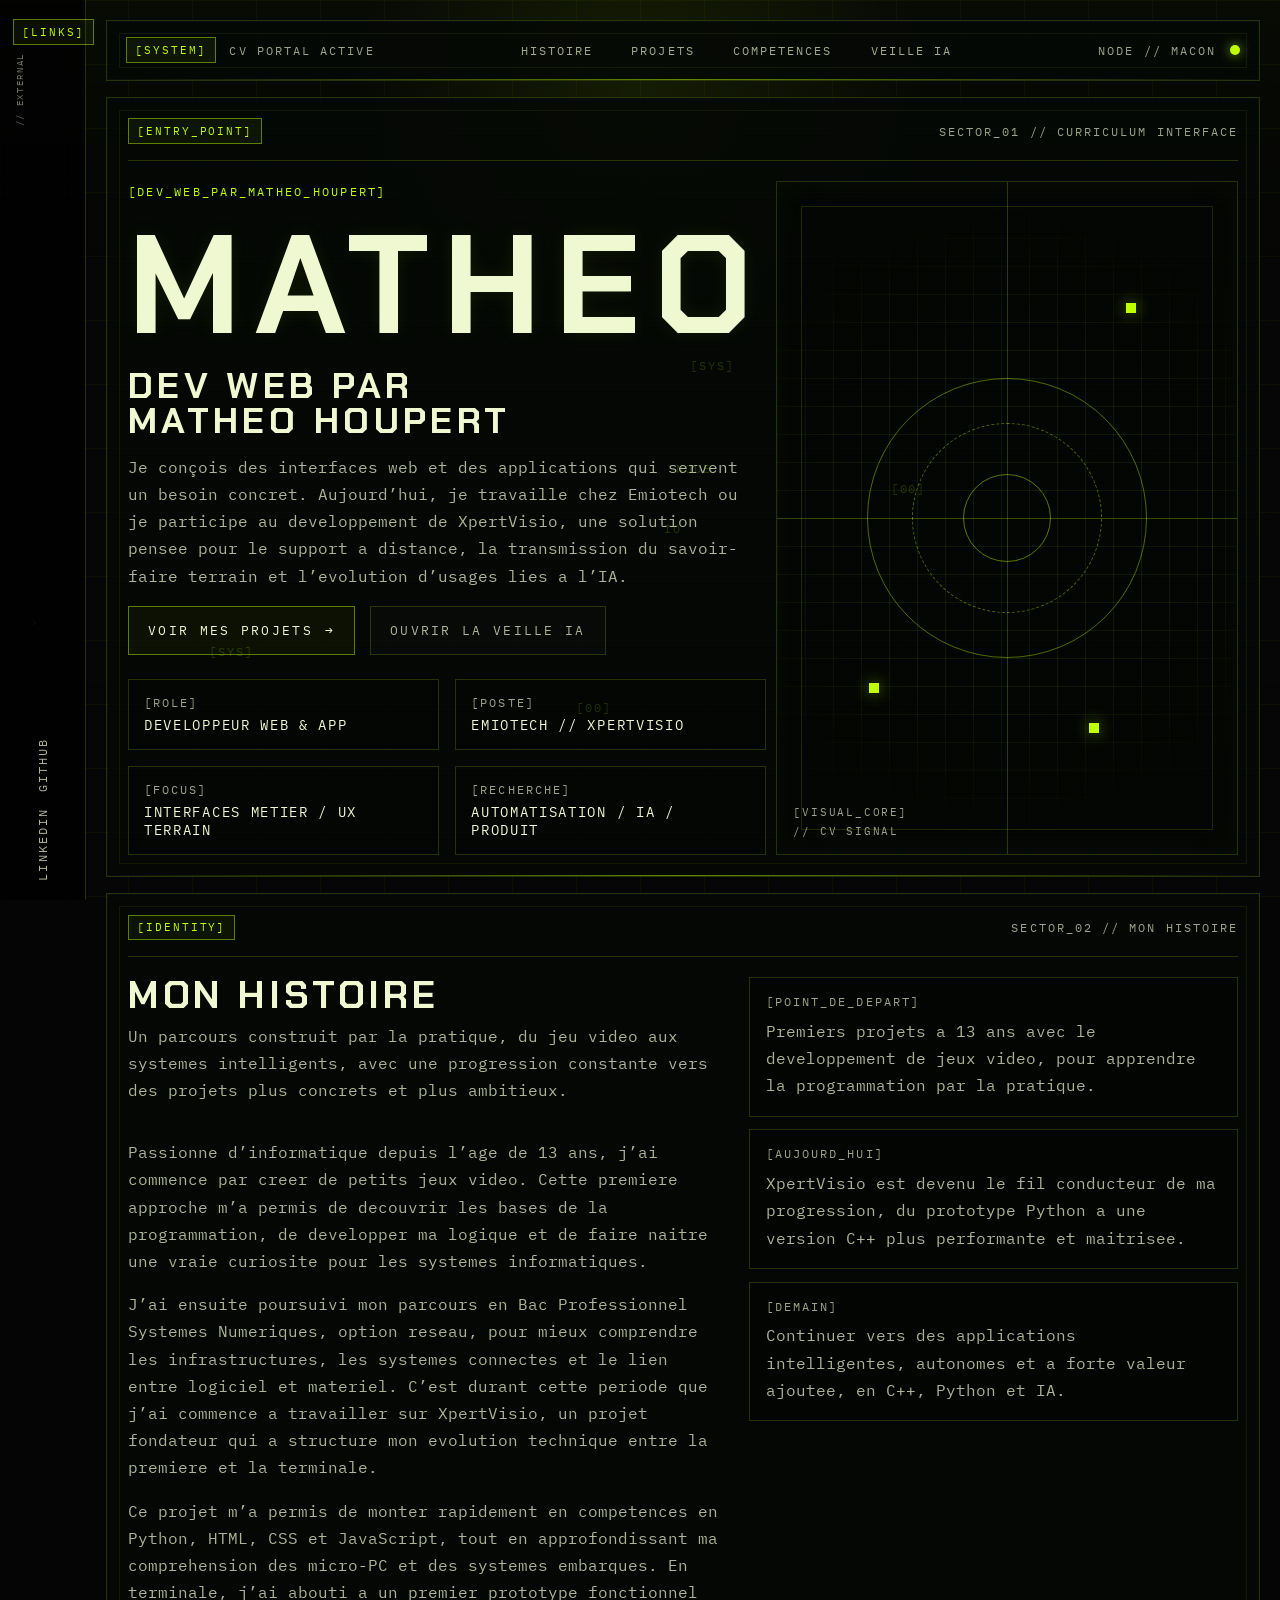
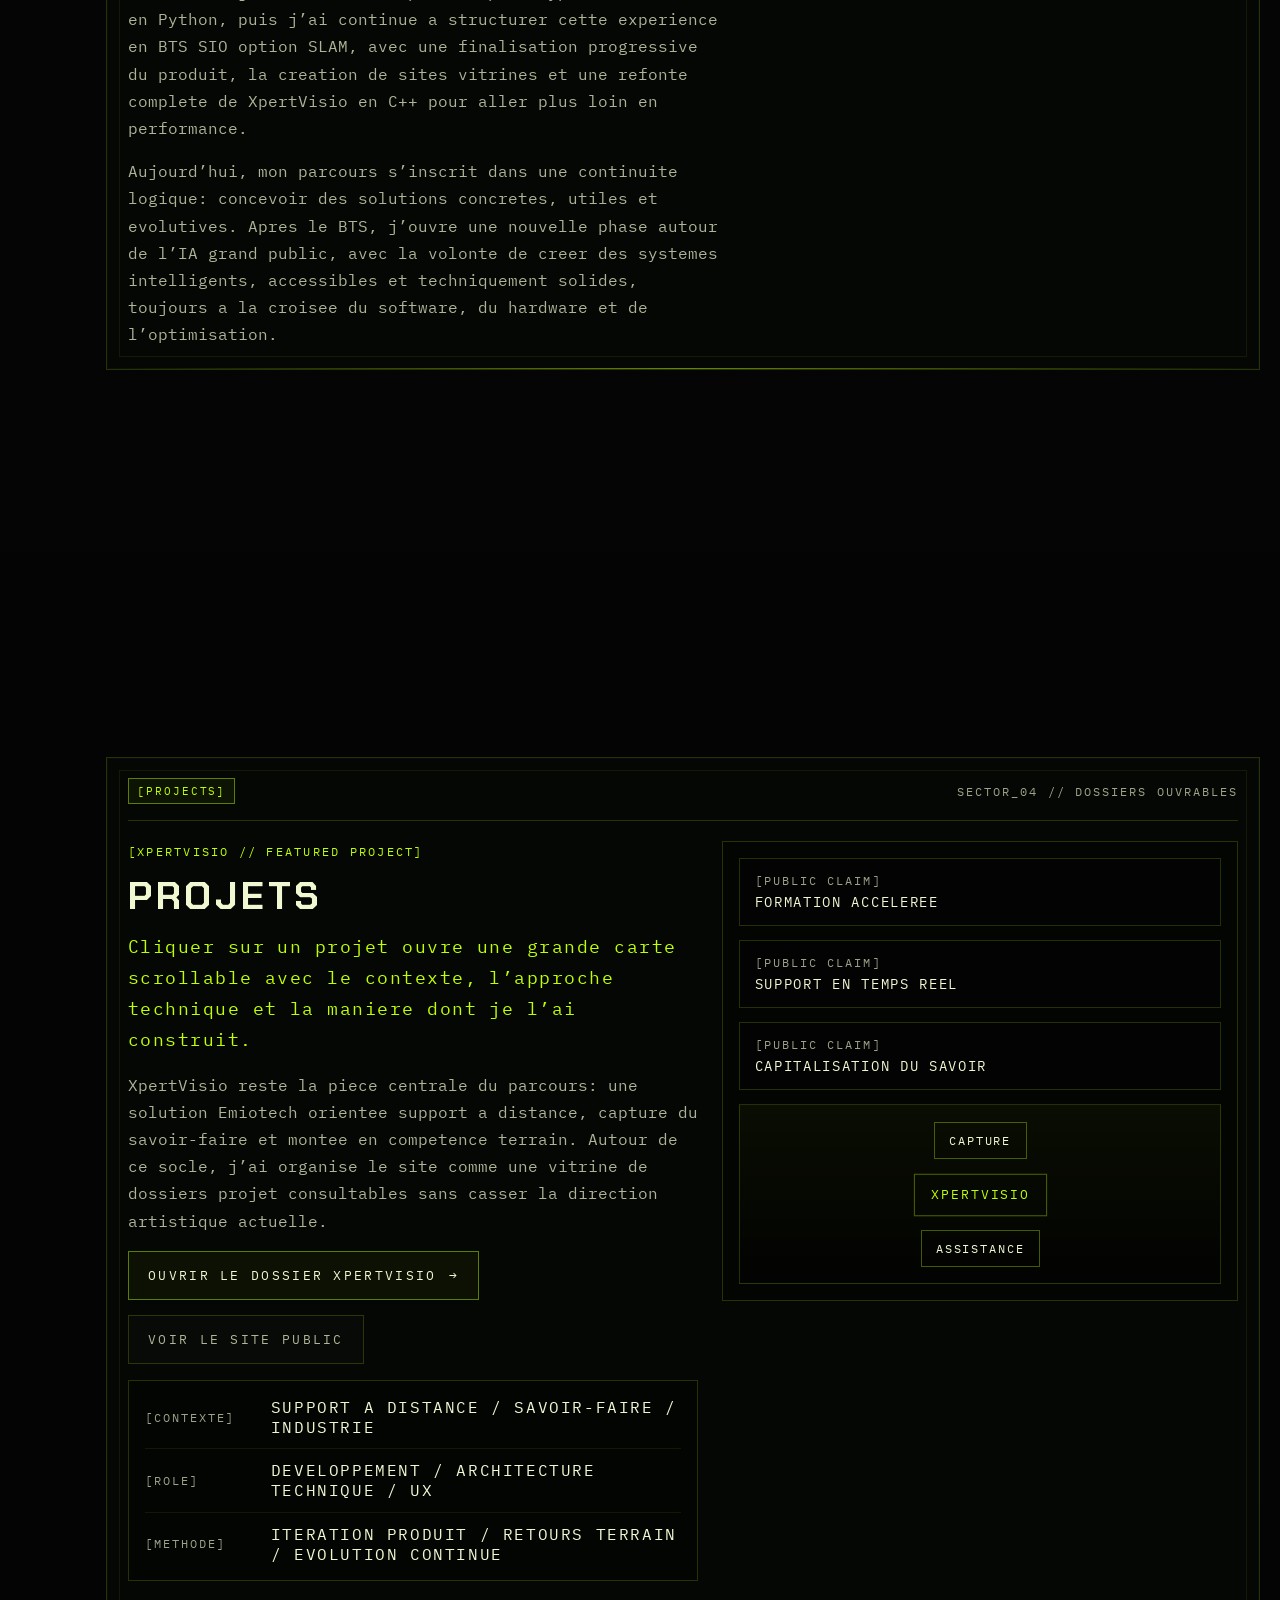
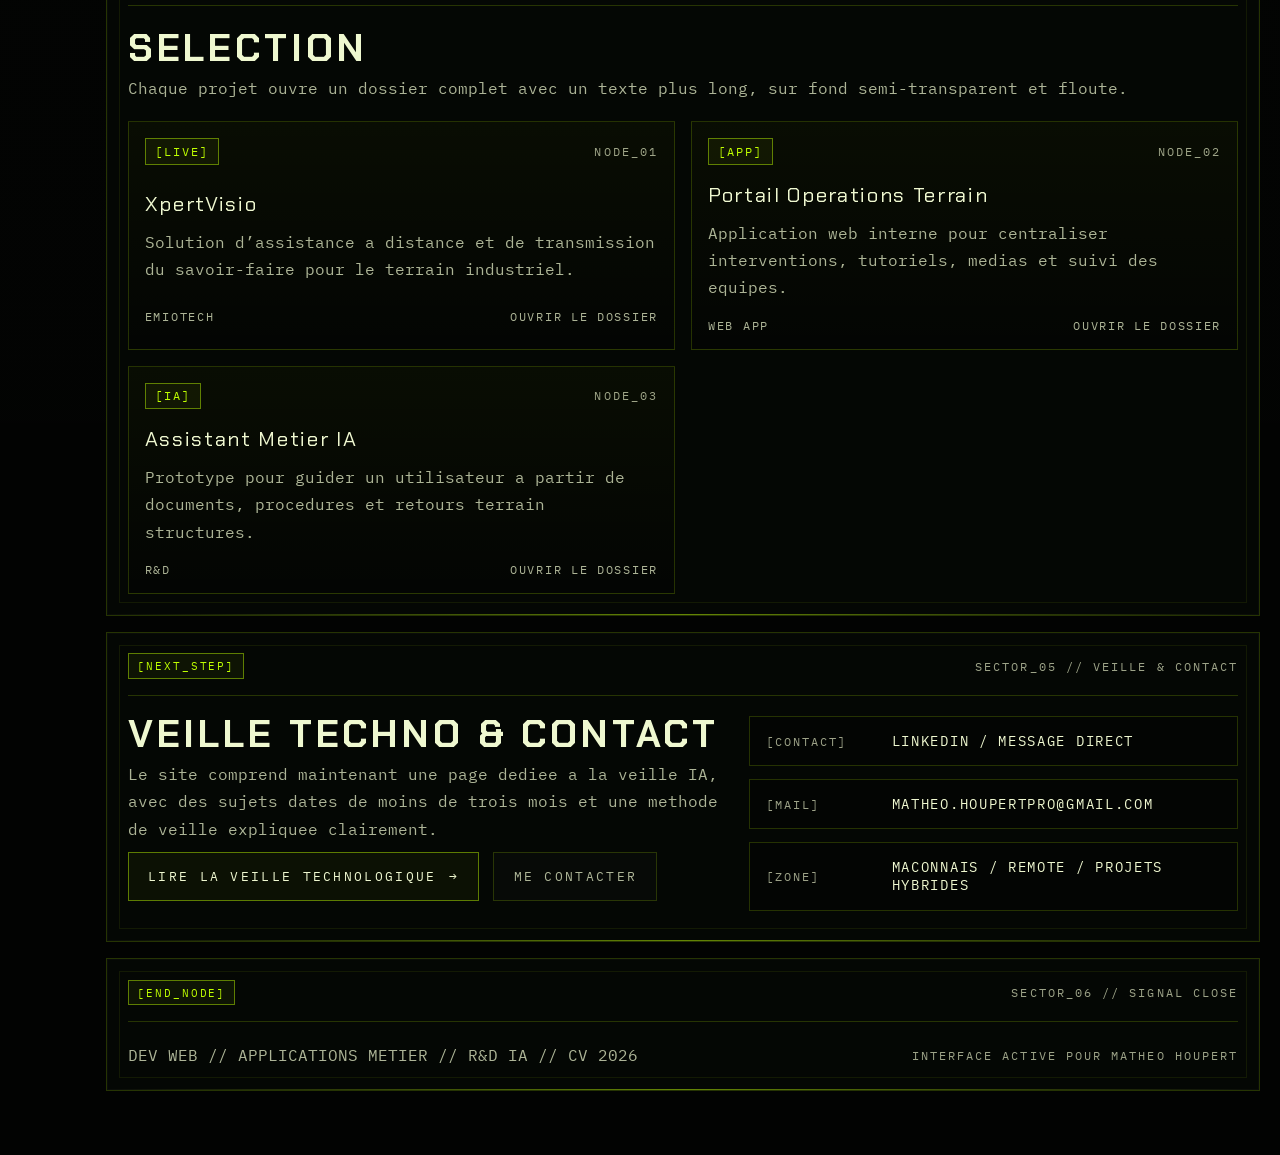
==== index.html @ fd5bffdc "Mon histoire rework" ====
<!DOCTYPE html>
<html lang="fr">
<head>
  <meta charset="UTF-8">
  <meta name="viewport" content="width=device-width, initial-scale=1.0">
  <title>Dev Web par Matheo Houpert</title>
  <meta
    name="description"
    content="CV interactif de Matheo Houpert, developpeur web et application chez Emiotech, autour de projets web, d'interfaces metier et de R&amp;D IA."
  >
  <link rel="preconnect" href="https://fonts.googleapis.com">
  <link rel="preconnect" href="https://fonts.gstatic.com" crossorigin>
  <link
    href="https://fonts.googleapis.com/css2?family=Chakra+Petch:wght@400;500;600;700&family=IBM+Plex+Mono:wght@400;500;600&display=swap"
    rel="stylesheet"
  >
  <link rel="stylesheet" href="styles.css">
  <noscript>
    <style>
      body.is-loading {
        overflow: auto !important;
      }

      .portfolio-loader {
        display: none !important;
      }
    </style>
  </noscript>
</head>
<body class="is-loading">
  <div class="app-shell">
    <div class="scanline-overlay" aria-hidden="true"></div>
    <div class="ambient-grid" aria-hidden="true"></div>
    <div class="noise-layer" id="noiseLayer" aria-hidden="true"></div>
    <div class="cursor" id="cursor" aria-hidden="true">
      <span class="cursor-ring"></span>
      <span class="cursor-dot"></span>
    </div>
    <div class="portfolio-loader" id="portfolioLoader" role="status" aria-live="polite">
      <div class="portfolio-loader__panel">
        <div class="portfolio-loader__head">
          <span class="system-tag">[BOOT_SEQUENCE]</span>
          <span class="portfolio-loader__code">NODE // MATHEO.H</span>
        </div>
        <div class="portfolio-loader__body">
          <p class="portfolio-loader__eyebrow">CV INTERFACE / EMIOTECH / XPERTVISIO</p>
          <h2 class="portfolio-loader__title">INITIALISATION DU PORTFOLIO</h2>
          <p class="portfolio-loader__text">
            Synchronisation des projets, calibration de l&rsquo;interface et ouverture
            du point d&rsquo;entree principal.
          </p>
          <div class="portfolio-loader__meter" aria-hidden="true">
            <span class="portfolio-loader__bar"></span>
          </div>
          <div class="portfolio-loader__status" aria-hidden="true">
            <span>SCANLINE</span>
            <span>PROJECTS</span>
            <span>SKILLS</span>
            <span>WATCH</span>
          </div>
        </div>
      </div>
    </div>

    <aside class="social-rail">
      <div class="rail-head">
        <span class="system-tag">[LINKS]</span>
        <span class="rail-id">// EXTERNAL</span>
      </div>
      <nav class="rail-links" aria-label="Liens externes">
        <a href="https://github.com/matheo2?tab=repositories" target="_blank" rel="noreferrer">GitHub</a>
        <a href="https://www.linkedin.com/in/matheo-houpert-094a30214/" target="_blank" rel="noreferrer">LinkedIn</a>
      </nav>
    </aside>

    <main class="site-frame">
      <header class="topbar">
        <div class="topbar-block">
          <span class="system-tag">[SYSTEM]</span>
          <span class="topbar-copy">CV PORTAL ACTIVE</span>
        </div>
        <nav class="topbar-nav" aria-label="Navigation principale">
          <a class="topbar-link" href="#story">HISTOIRE</a>
          <a class="topbar-link" href="#projects">PROJETS</a>
          <a class="topbar-link" href="#skills">COMPETENCES</a>
          <a class="topbar-link" href="veille.html">VEILLE IA</a>
        </nav>
        <div class="topbar-block">
          <span class="topbar-copy">NODE // MACON</span>
          <span class="status-led"></span>
        </div>
      </header>

      <section class="hero panel reveal">
        <div class="panel-header">
          <span class="system-tag">[ENTRY_POINT]</span>
          <span class="meta-text">SECTOR_01 // CURRICULUM INTERFACE</span>
        </div>
        <div class="hero-grid">
          <div class="hero-copy">
            <p class="eyebrow">[DEV_WEB_PAR_MATHEO_HOUPERT]</p>
            <h1 class="glitch-title" data-text="MATHEO">MATHEO</h1>
            <h2 class="hero-subtitle">DEV WEB PAR MATHEO HOUPERT</h2>
            <p class="hero-text">
              Je con&ccedil;ois des interfaces web et des applications qui servent un besoin concret.
              Aujourd&rsquo;hui, je travaille chez Emiotech ou je participe au developpement
              de XpertVisio, une solution pensee pour le support a distance, la transmission
              du savoir-faire terrain et l&rsquo;evolution d&rsquo;usages lies a l&rsquo;IA.
            </p>
            <div class="hero-actions">
              <a class="button-primary" href="#projects">VOIR MES PROJETS <span>&rarr;</span></a>
              <a class="button-secondary" href="veille.html">OUVRIR LA VEILLE IA</a>
            </div>
            <div class="hero-data">
              <div class="data-card">
                <span class="data-label">[ROLE]</span>
                <span class="data-value">DEVELOPPEUR WEB &amp; APP</span>
              </div>
              <div class="data-card">
                <span class="data-label">[POSTE]</span>
                <span class="data-value">EMIOTECH // XPERTVISIO</span>
              </div>
              <div class="data-card">
                <span class="data-label">[FOCUS]</span>
                <span class="data-value">INTERFACES METIER / UX TERRAIN</span>
              </div>
              <div class="data-card">
                <span class="data-label">[RECHERCHE]</span>
                <span class="data-value">AUTOMATISATION / IA / PRODUIT</span>
              </div>
            </div>
          </div>

          <div class="hero-visual" aria-hidden="true">
            <div class="signal-core">
              <div class="signal-ring signal-ring-a"></div>
              <div class="signal-ring signal-ring-b"></div>
              <div class="signal-grid"></div>
              <div class="signal-cross signal-cross-x"></div>
              <div class="signal-cross signal-cross-y"></div>
              <div class="signal-node signal-node-a"></div>
              <div class="signal-node signal-node-b"></div>
              <div class="signal-node signal-node-c"></div>
              <div class="signal-pulse"></div>
              <div class="signal-caption">
                <span>[VISUAL_CORE]</span>
                <span>// CV SIGNAL</span>
              </div>
            </div>
          </div>
        </div>
      </section>

      <section class="story panel reveal" id="story">
        <div class="panel-header">
          <span class="system-tag">[IDENTITY]</span>
          <span class="meta-text">SECTOR_02 // MON HISTOIRE</span>
        </div>
        <div class="story-layout">
          <div class="story-copy">
            <div class="section-head">
              <h3>MON HISTOIRE</h3>
              <p>Un parcours construit par la pratique, du jeu video aux systemes intelligents, avec une progression constante vers des projets plus concrets et plus ambitieux.</p>
            </div>
            <p>
              Passionne d&rsquo;informatique depuis l&rsquo;age de 13 ans, j&rsquo;ai commence par creer de petits jeux video.
              Cette premiere approche m&rsquo;a permis de decouvrir les bases de la programmation, de developper ma
              logique et de faire naitre une vraie curiosite pour les systemes informatiques.
            </p>
            <p>
              J&rsquo;ai ensuite poursuivi mon parcours en Bac Professionnel Systemes Numeriques, option reseau, pour
              mieux comprendre les infrastructures, les systemes connectes et le lien entre logiciel et materiel.
              C&rsquo;est durant cette periode que j&rsquo;ai commence a travailler sur XpertVisio, un projet fondateur
              qui a structure mon evolution technique entre la premiere et la terminale.
            </p>
            <p>
              Ce projet m&rsquo;a permis de monter rapidement en competences en Python, HTML, CSS et JavaScript,
              tout en approfondissant ma comprehension des micro-PC et des systemes embarques. En terminale,
              j&rsquo;ai abouti a un premier prototype fonctionnel en Python, puis j&rsquo;ai continue a structurer cette
              experience en BTS SIO option SLAM, avec une finalisation progressive du produit, la creation de sites
              vitrines et une refonte complete de XpertVisio en C++ pour aller plus loin en performance.
            </p>
            <p>
              Aujourd&rsquo;hui, mon parcours s&rsquo;inscrit dans une continuite logique: concevoir des solutions concretes,
              utiles et evolutives. Apres le BTS, j&rsquo;ouvre une nouvelle phase autour de l&rsquo;IA grand public, avec la
              volonte de creer des systemes intelligents, accessibles et techniquement solides, toujours a la croisee
              du software, du hardware et de l&rsquo;optimisation.
            </p>
          </div>
          <div class="story-stack" aria-label="Reperes de parcours">
            <div class="story-card">
              <span class="story-label">[POINT_DE_DEPART]</span>
              <p>Premiers projets a 13 ans avec le developpement de jeux video, pour apprendre la programmation par la pratique.</p>
            </div>
            <div class="story-card">
              <span class="story-label">[AUJOURD_HUI]</span>
              <p>XpertVisio est devenu le fil conducteur de ma progression, du prototype Python a une version C++ plus performante et maitrisee.</p>
            </div>
            <div class="story-card">
              <span class="story-label">[DEMAIN]</span>
              <p>Continuer vers des applications intelligentes, autonomes et a forte valeur ajoutee, en C++, Python et IA.</p>
            </div>
          </div>
        </div>
      </section>

      <section class="skills panel reveal" id="skills">
        <div class="panel-header">
          <span class="system-tag">[COMPETENCES]</span>
          <span class="meta-text">SECTOR_03 // VALIDATION PAR DOSSIER</span>
        </div>
        <div class="section-head">
          <h3>COMPETENCES</h3>
          <p>Chaque bouton ouvre une grande carte scrollable qui explique comment j&rsquo;ai valide la competence sur un projet ou dans un contexte terrain.</p>
        </div>
        <div class="skill-button-grid">
          <button class="skill-pill detail-trigger" type="button" data-modal-template="skill-frontend" aria-haspopup="dialog">[FRONTEND WEB]</button>
          <button class="skill-pill detail-trigger" type="button" data-modal-template="skill-apps" aria-haspopup="dialog">[APPLICATIONS METIER]</button>
          <button class="skill-pill detail-trigger" type="button" data-modal-template="skill-backend" aria-haspopup="dialog">[BACKEND &amp; API]</button>
          <button class="skill-pill detail-trigger" type="button" data-modal-template="skill-ia" aria-haspopup="dialog">[R&amp;D IA]</button>
          <button class="skill-pill detail-trigger" type="button" data-modal-template="skill-ux" aria-haspopup="dialog">[UX TERRAIN]</button>
        </div>
        <div class="skills-footer">
          <p class="skills-footnote">Le bouton juste a droite telecharge le tableau de competences dans un format HTML imprimable.</p>
          <a class="button-secondary" href="tableau-competences-matheo-houpert.html" download="tableau-competences-matheo-houpert.html">TELECHARGER LE TABLEAU</a>
        </div>
      </section>

      <section class="project-showcase panel reveal" id="projects">
        <div class="panel-header">
          <span class="system-tag">[PROJECTS]</span>
          <span class="meta-text">SECTOR_04 // DOSSIERS OUVRABLES</span>
        </div>
        <div class="project-layout">
          <div class="project-copy">
            <p class="eyebrow">[XPERTVISIO // FEATURED PROJECT]</p>
            <h3>PROJETS</h3>
            <p class="project-text">Cliquer sur un projet ouvre une grande carte scrollable avec le contexte, l&rsquo;approche technique et la maniere dont je l&rsquo;ai construit.</p>
            <p class="project-detail">
              XpertVisio reste la piece centrale du parcours: une solution Emiotech orientee support a distance,
              capture du savoir-faire et montee en competence terrain. Autour de ce socle, j&rsquo;ai organise le site
              comme une vitrine de dossiers projet consultables sans casser la direction artistique actuelle.
            </p>
            <div class="project-actions">
              <button class="button-primary detail-trigger" type="button" data-modal-template="project-xpertvisio" aria-haspopup="dialog">
                OUVRIR LE DOSSIER XPERTVISIO <span>&rarr;</span>
              </button>
              <a class="button-secondary" href="https://xpertvisio.tech" target="_blank" rel="noreferrer">VOIR LE SITE PUBLIC</a>
            </div>
            <div class="access-strip" aria-label="Informations d'accès au projet">
              <div class="access-row">
                <span class="access-key">[CONTEXTE]</span>
                <span class="access-value">SUPPORT A DISTANCE / SAVOIR-FAIRE / INDUSTRIE</span>
              </div>
              <div class="access-row">
                <span class="access-key">[ROLE]</span>
                <span class="access-value">DEVELOPPEMENT / ARCHITECTURE TECHNIQUE / UX</span>
              </div>
              <div class="access-row">
                <span class="access-key">[METHODE]</span>
                <span class="access-value">ITERATION PRODUIT / RETOURS TERRAIN / EVOLUTION CONTINUE</span>
              </div>
            </div>
          </div>
          <div class="project-panel">
            <div class="metric-block">
              <span class="metric-label">[PUBLIC CLAIM]</span>
              <span class="metric-value">FORMATION ACCELEREE</span>
            </div>
            <div class="metric-block">
              <span class="metric-label">[PUBLIC CLAIM]</span>
              <span class="metric-value">SUPPORT EN TEMPS REEL</span>
            </div>
            <div class="metric-block">
              <span class="metric-label">[PUBLIC CLAIM]</span>
              <span class="metric-value">CAPITALISATION DU SAVOIR</span>
            </div>
            <div class="project-diagram" aria-hidden="true">
              <span class="diagram-node">CAPTURE</span>
              <span class="diagram-node">XPERTVISIO</span>
              <span class="diagram-node">ASSISTANCE</span>
            </div>
          </div>
        </div>
        <div class="project-directory" id="project-directory">
          <div class="section-head">
            <h3>SELECTION</h3>
            <p>Chaque projet ouvre un dossier complet avec un texte plus long, sur fond semi-transparent et floute.</p>
          </div>
          <div class="project-grid">
            <button class="project-card detail-trigger" type="button" data-modal-template="project-xpertvisio" aria-haspopup="dialog">
              <span class="project-card-head">
                <span class="project-badge">[LIVE]</span>
                <span class="project-card-index">NODE_01</span>
              </span>
              <span class="project-card-copy">
                <span class="project-card-title">XpertVisio</span>
                <span class="project-card-text">Solution d&rsquo;assistance a distance et de transmission du savoir-faire pour le terrain industriel.</span>
              </span>
              <span class="project-card-meta">
                <span>EMIOTECH</span>
                <span>OUVRIR LE DOSSIER</span>
              </span>
            </button>

            <button class="project-card detail-trigger" type="button" data-modal-template="project-operations" aria-haspopup="dialog">
              <span class="project-card-head">
                <span class="project-badge">[APP]</span>
                <span class="project-card-index">NODE_02</span>
              </span>
              <span class="project-card-copy">
                <span class="project-card-title">Portail Operations Terrain</span>
                <span class="project-card-text">Application web interne pour centraliser interventions, tutoriels, medias et suivi des equipes.</span>
              </span>
              <span class="project-card-meta">
                <span>WEB APP</span>
                <span>OUVRIR LE DOSSIER</span>
              </span>
            </button>

            <button class="project-card detail-trigger" type="button" data-modal-template="project-assistant" aria-haspopup="dialog">
              <span class="project-card-head">
                <span class="project-badge">[IA]</span>
                <span class="project-card-index">NODE_03</span>
              </span>
              <span class="project-card-copy">
                <span class="project-card-title">Assistant Metier IA</span>
                <span class="project-card-text">Prototype pour guider un utilisateur a partir de documents, procedures et retours terrain structures.</span>
              </span>
              <span class="project-card-meta">
                <span>R&amp;D</span>
                <span>OUVRIR LE DOSSIER</span>
              </span>
            </button>
          </div>
        </div>
      </section>

      <section class="about panel reveal" id="about">
        <div class="panel-header">
          <span class="system-tag">[NEXT_STEP]</span>
          <span class="meta-text">SECTOR_05 // VEILLE &amp; CONTACT</span>
        </div>
        <div class="about-layout">
          <div class="section-head">
            <h3>VEILLE TECHNO &amp; CONTACT</h3>
            <p>Le site comprend maintenant une page dediee a la veille IA, avec des sujets dates de moins de trois mois et une methode de veille expliquee clairement.</p>
            <div class="project-actions">
              <a class="button-primary" href="veille.html">LIRE LA VEILLE TECHNOLOGIQUE <span>&rarr;</span></a>
              <a class="button-secondary" href="https://www.linkedin.com/in/matheo-houpert-094a30214/" target="_blank" rel="noreferrer">ME CONTACTER</a>
            </div>
          </div>
          <div class="about-list">
            <div class="about-row">
              <span class="about-key">[CONTACT]</span>
              <span class="about-value">LINKEDIN / MESSAGE DIRECT</span>
            </div>
            <div class="about-row">
              <span class="about-key">[MAIL]</span>
              <span class="about-value">matheo.houpertPRO@gmail.com</span>
            </div>
            <div class="about-row">
              <span class="about-key">[ZONE]</span>
              <span class="about-value">MACONNAIS / REMOTE / PROJETS HYBRIDES</span>
            </div>
          </div>
        </div>
      </section>

      <footer class="footer panel reveal" id="footer">
        <div class="panel-header">
          <span class="system-tag">[END_NODE]</span>
          <span class="meta-text">SECTOR_06 // SIGNAL CLOSE</span>
        </div>
        <div class="footer-copy">
          <p>DEV WEB // APPLICATIONS METIER // R&amp;D IA // CV 2026</p>
          <p class="footer-small">INTERFACE ACTIVE POUR MATHEO HOUPERT</p>
        </div>
      </footer>
    </main>
  </div>

  <div class="detail-modal" id="detailModal" aria-hidden="true">
    <div class="detail-backdrop" data-close-modal="true"></div>
    <div class="detail-dialog" role="dialog" aria-modal="true" aria-labelledby="detailModalTitle">
      <div class="detail-dialog-head">
        <span class="system-tag">[DETAIL_CARD]</span>
        <button class="modal-close" type="button" data-close-modal="true" aria-label="Fermer la fenetre">FERMER</button>
      </div>
      <div class="detail-dialog-scroll" id="detailModalContent"></div>
    </div>
  </div>

  <template id="project-xpertvisio">
    <article class="modal-article">
      <div class="modal-headline">
        <p class="eyebrow">[PROJET_01]</p>
        <h3 id="detailModalTitle">XpertVisio</h3>
        <p class="modal-lead">Solution Emiotech centree sur l&rsquo;assistance a distance, la transmission du savoir-faire et la montee en competence des equipes terrain.</p>
      </div>
      <div class="modal-meta">
        <span>EMIOTECH</span>
        <span>SUPPORT A DISTANCE</span>
        <span>SAVOIR-FAIRE</span>
        <span>IA / EVOLUTION PRODUIT</span>
      </div>
      <div class="modal-section">
        <h4>Ce que fait le projet</h4>
        <p>XpertVisio est presente publiquement comme une solution qui permet de capturer, structurer et transmettre le savoir-faire terrain, tout en facilitant le support a distance en temps reel. C&rsquo;est un projet qui me parle parce qu&rsquo;il lie interface, terrain et valeur concrete.</p>
      </div>
      <div class="modal-section">
        <h4>Comment je l&rsquo;aborde</h4>
        <p>Dans ce CV, je raconte ce projet comme un espace ou je transforme des besoins industriels en parcours simples, robustes et lisibles. Mon approche consiste a clarifier l&rsquo;action, simplifier l&rsquo;information et preparer des usages IA seulement lorsqu&rsquo;ils servent vraiment la decision ou la transmission.</p>
      </div>
      <div class="modal-actions">
        <a class="button-secondary" href="https://xpertvisio.tech" target="_blank" rel="noreferrer">VISITER LE SITE DE XPERTVISIO</a>
      </div>
    </article>
  </template>

  <template id="project-operations">
    <article class="modal-article">
      <div class="modal-headline">
        <p class="eyebrow">[PROJET_02]</p>
        <h3 id="detailModalTitle">Portail Operations Terrain</h3>
        <p class="modal-lead">Application web interne imaginee pour centraliser interventions, tutoriels, medias et historique de terrain.</p>
      </div>
      <div class="modal-section">
        <h4>Objectif</h4>
        <p>Le but de ce portail etait de remplacer une information trop dispersee par un point d&rsquo;entree unique. J&rsquo;ai pense l&rsquo;experience comme un outil de travail: peu de bruit, une hierarchie claire et un acces rapide a la bonne procedure.</p>
      </div>
      <div class="modal-section">
        <h4>Comment je l&rsquo;ai construit</h4>
        <p>Je suis parti des moments de friction concrets, puis j&rsquo;ai structure l&rsquo;application autour des usages prioritaires. La technique suivait cette logique: vues metier, services de donnees et architecture suffisament propre pour faire evoluer l&rsquo;outil sans le casser.</p>
      </div>
    </article>
  </template>

  <template id="project-assistant">
    <article class="modal-article">
      <div class="modal-headline">
        <p class="eyebrow">[PROJET_03]</p>
        <h3 id="detailModalTitle">Assistant Metier IA</h3>
        <p class="modal-lead">Prototype concu pour guider un utilisateur a partir de documents, procedures et retours terrain structures.</p>
      </div>
      <div class="modal-section">
        <h4>Intention</h4>
        <p>Je voulais tester une IA utile et contextuelle, capable de retrouver la bonne information et de la restituer de maniere courte, exploitable et verifiable, au lieu de produire une reponse generique.</p>
      </div>
      <div class="modal-section">
        <h4>Ce que j&rsquo;en retiens</h4>
        <p>Ce type de projet m&rsquo;a appris a mieux relier l&rsquo;IA, l&rsquo;experience utilisateur et la fiabilite des contenus. Pour moi, une bonne brique IA doit se comporter comme une extension de l&rsquo;outil metier, pas comme une surcouche decorative.</p>
      </div>
    </article>
  </template>

  <template id="skill-frontend">
    <article class="modal-article">
      <div class="modal-headline">
        <p class="eyebrow">[COMPETENCE_01]</p>
        <h3 id="detailModalTitle">Frontend Web</h3>
        <p class="modal-lead">Je valide cette competence en transformant des besoins flous en interfaces claires, lisibles et utiles.</p>
      </div>
      <div class="modal-section">
        <h4>Comment je l&rsquo;ai validee</h4>
        <p>Je la valide en construisant des pages publiques, des dashboards et des outils internes qui doivent etre compris vite. Je travaille la hierarchie de l&rsquo;information, l&rsquo;ergonomie mobile et la coherence visuelle pour que l&rsquo;utilisateur sache immediatement quoi faire.</p>
      </div>
    </article>
  </template>

  <template id="skill-apps">
    <article class="modal-article">
      <div class="modal-headline">
        <p class="eyebrow">[COMPETENCE_02]</p>
        <h3 id="detailModalTitle">Applications Metier</h3>
        <p class="modal-lead">Je valide cette competence en concevant des outils qui servent un usage precis et un environnement de travail reel.</p>
      </div>
      <div class="modal-section">
        <h4>Comment je l&rsquo;ai validee</h4>
        <p>Je pars des gestes metier, des moments d&rsquo;urgence et du niveau d&rsquo;autonomie attendu. Ensuite, je construis des applications qui tiennent compte du temps, du contexte et de la fiabilite necessaire pour etre utiles dans le quotidien.</p>
      </div>
    </article>
  </template>

  <template id="skill-backend">
    <article class="modal-article">
      <div class="modal-headline">
        <p class="eyebrow">[COMPETENCE_03]</p>
        <h3 id="detailModalTitle">Backend &amp; API</h3>
        <p class="modal-lead">Je valide cette competence en structurant la donnee et les flux qui rendent les interfaces vraiment exploitables.</p>
      </div>
      <div class="modal-section">
        <h4>Comment je l&rsquo;ai validee</h4>
        <p>Derriere une interface propre, il faut une logique fiable. J&rsquo;ai appris a organiser les donnees, a penser les echanges et a garder une architecture lisible pour permettre au produit d&rsquo;evoluer sans repartir de zero.</p>
      </div>
    </article>
  </template>

  <template id="skill-ia">
    <article class="modal-article">
      <div class="modal-headline">
        <p class="eyebrow">[COMPETENCE_04]</p>
        <h3 id="detailModalTitle">R&amp;D IA</h3>
        <p class="modal-lead">Je valide cette competence en testant l&rsquo;IA comme une brique de travail concrete, pas comme un simple effet visuel.</p>
      </div>
      <div class="modal-section">
        <h4>Comment je l&rsquo;ai validee</h4>
        <p>Je fais de la veille, j&rsquo;observe les evolutions des modeles et je les traduis en cas d&rsquo;usage utiles: recherche assistee, guidage contextuel, aide a la decision ou enrichissement d&rsquo;outils metier. Mon reflexe est toujours de cadrer la valeur avant la technologie.</p>
      </div>
    </article>
  </template>

  <template id="skill-ux">
    <article class="modal-article">
      <div class="modal-headline">
        <p class="eyebrow">[COMPETENCE_05]</p>
        <h3 id="detailModalTitle">UX Terrain</h3>
        <p class="modal-lead">Je valide cette competence en pensant les ecrans depuis les usages terrain, et non depuis une logique purement theorique.</p>
      </div>
      <div class="modal-section">
        <h4>Comment je l&rsquo;ai validee</h4>
        <p>Quand un outil est utilise dans un contexte tendu, l&rsquo;UX doit aller droit au but. Je travaille donc les parcours autour des informations critiques, des actions prioritaires et d&rsquo;une prise en main immediate, avec le moins de friction possible.</p>
      </div>
    </article>
  </template>

  <script src="script.js"></script>
</body>
</html>
---- styles.css ----
:root {
  --bg: #020302;
  --bg-soft: #060806;
  --panel: rgba(5, 8, 5, 0.88);
  --line: rgba(191, 255, 0, 0.18);
  --line-strong: rgba(191, 255, 0, 0.45);
  --text: #eff8d0;
  --text-dim: rgba(239, 248, 208, 0.72);
  --accent: #bfff00;
  --accent-soft: rgba(191, 255, 0, 0.18);
  --accent-glow: 0 0 22px rgba(191, 255, 0, 0.18);
  --danger-space: clamp(1rem, 2vw, 2rem);
  --content-max: 1180px;
  --transition: 220ms ease;
}

* {
  box-sizing: border-box;
}

html {
  scroll-behavior: smooth;
}

body {
  margin: 0;
  min-height: 100vh;
  background:
    linear-gradient(rgba(255, 255, 255, 0.01), rgba(255, 255, 255, 0)),
    var(--bg);
  color: var(--text);
  font-family: "IBM Plex Mono", monospace;
  text-transform: uppercase;
  overflow-x: hidden;
}

body.modal-open {
  overflow: hidden;
}

body.is-loading {
  overflow: hidden;
}

body::before {
  content: "";
  position: fixed;
  inset: 0;
  background-image:
    linear-gradient(var(--line) 1px, transparent 1px),
    linear-gradient(90deg, var(--line) 1px, transparent 1px);
  background-size: 64px 64px;
  opacity: 0.22;
  pointer-events: none;
  z-index: -3;
}

a {
  color: inherit;
  text-decoration: none;
}

button,
a {
  -webkit-tap-highlight-color: transparent;
}

button {
  font: inherit;
}

p,
li {
  margin: 0;
  color: var(--text-dim);
  line-height: 1.7;
  text-transform: none;
}

ul {
  margin: 0;
  padding-left: 1.15rem;
}

.app-shell {
  position: relative;
  min-height: 100vh;
}

.ambient-grid,
.scanline-overlay,
.noise-layer {
  position: fixed;
  inset: 0;
  pointer-events: none;
}

.ambient-grid {
  background:
    radial-gradient(circle at 50% 10%, rgba(191, 255, 0, 0.08), transparent 28%),
    linear-gradient(180deg, rgba(191, 255, 0, 0.02), transparent 32%);
  z-index: -2;
}

.scanline-overlay {
  background: repeating-linear-gradient(
    to bottom,
    rgba(255, 255, 255, 0.028) 0,
    rgba(255, 255, 255, 0.028) 1px,
    transparent 1px,
    transparent 4px
  );
  opacity: 0.08;
  mix-blend-mode: screen;
  animation: scanline-shift 12s linear infinite;
  z-index: 4;
}

.noise-layer {
  z-index: 3;
}

.noise-glyph {
  position: absolute;
  color: rgba(191, 255, 0, 0.18);
  font-size: 0.72rem;
  letter-spacing: 0.16em;
  animation: noise-drift 10s linear infinite;
}

.cursor {
  position: fixed;
  top: 0;
  left: 0;
  width: 36px;
  height: 36px;
  pointer-events: none;
  transform: translate(-50%, -50%);
  z-index: 8;
  opacity: 0;
  transition: opacity var(--transition);
}

.cursor.is-visible {
  opacity: 1;
}

body.is-loading .cursor {
  opacity: 0 !important;
}

.cursor.is-hovering .cursor-ring {
  transform: scale(1.45);
}

.cursor-ring,
.cursor-dot {
  position: absolute;
  inset: 0;
  margin: auto;
  border-radius: 50%;
}

.cursor-ring {
  width: 36px;
  height: 36px;
  border: 1px solid rgba(191, 255, 0, 0.55);
  box-shadow: 0 0 18px rgba(191, 255, 0, 0.12);
  transition: transform var(--transition);
}

.cursor-dot {
  width: 6px;
  height: 6px;
  background: var(--accent);
  box-shadow: 0 0 12px rgba(191, 255, 0, 0.65);
}

.social-rail {
  position: fixed;
  top: 0;
  left: 0;
  width: 86px;
  height: 100vh;
  padding: 1.2rem 0.8rem;
  border-right: 1px solid var(--line);
  background: rgba(0, 0, 0, 0.74);
  display: flex;
  flex-direction: column;
  justify-content: space-between;
  z-index: 5;
}

.rail-head {
  display: grid;
  gap: 0.5rem;
}

.rail-id {
  color: rgba(239, 248, 208, 0.45);
  font-size: 0.58rem;
  letter-spacing: 0.18em;
  writing-mode: vertical-rl;
  transform: rotate(180deg);
}

.rail-links {
  display: flex;
  flex-direction: column;
  gap: 1rem;
  align-items: center;
}

.rail-links a {
  writing-mode: vertical-rl;
  transform: rotate(180deg);
  font-size: 0.72rem;
  letter-spacing: 0.18em;
  color: var(--text-dim);
  transition: color var(--transition), text-shadow var(--transition);
}

.rail-links a:hover,
.rail-links a:focus-visible {
  color: var(--accent);
  text-shadow: 0 0 12px rgba(191, 255, 0, 0.45);
}

.site-frame {
  width: min(calc(100% - 126px), var(--content-max));
  margin-left: max(106px, calc((100vw - var(--content-max)) / 2));
  padding: 1.25rem 0 4rem;
}

.portfolio-loader {
  position: fixed;
  inset: 0;
  z-index: 14;
  display: grid;
  place-items: center;
  padding: 1.2rem;
  background:
    linear-gradient(rgba(255, 255, 255, 0.01), rgba(255, 255, 255, 0)),
    rgba(2, 3, 2, 0.94);
  backdrop-filter: blur(14px);
  transition: opacity 700ms ease, visibility 700ms ease;
}

body:not(.is-loading) .portfolio-loader {
  opacity: 0;
  visibility: hidden;
  pointer-events: none;
}

.portfolio-loader::before,
.portfolio-loader::after {
  content: "";
  position: absolute;
  inset: 0;
  pointer-events: none;
}

.portfolio-loader::before {
  background:
    radial-gradient(circle at 50% 18%, rgba(191, 255, 0, 0.09), transparent 28%),
    linear-gradient(180deg, rgba(191, 255, 0, 0.04), transparent 38%);
}

.portfolio-loader::after {
  background: repeating-linear-gradient(
    to bottom,
    rgba(255, 255, 255, 0.028) 0,
    rgba(255, 255, 255, 0.028) 1px,
    transparent 1px,
    transparent 4px
  );
  opacity: 0.08;
  mix-blend-mode: screen;
}

.portfolio-loader__panel {
  position: relative;
  width: min(680px, 100%);
  padding: 1.35rem;
  border: 1px solid var(--line);
  background: rgba(5, 8, 5, 0.9);
  box-shadow:
    inset 0 0 0 1px rgba(255, 255, 255, 0.02),
    0 0 28px rgba(191, 255, 0, 0.08);
  overflow: hidden;
  animation: loader-float 2.8s ease-in-out infinite;
}

.portfolio-loader__panel::before,
.portfolio-loader__panel::after {
  content: "";
  position: absolute;
  pointer-events: none;
}

.portfolio-loader__panel::before {
  inset: 12px;
  border: 1px solid rgba(191, 255, 0, 0.08);
}

.portfolio-loader__panel::after {
  inset: auto 0 0 0;
  height: 1px;
  background: linear-gradient(90deg, transparent, rgba(191, 255, 0, 0.5), transparent);
}

.portfolio-loader__head {
  position: relative;
  z-index: 1;
  display: flex;
  justify-content: space-between;
  gap: 1rem;
  align-items: center;
  padding-bottom: 1rem;
  margin-bottom: 1rem;
  border-bottom: 1px solid var(--line);
}

.portfolio-loader__code,
.portfolio-loader__eyebrow,
.portfolio-loader__status span {
  font-size: 0.72rem;
  letter-spacing: 0.18em;
}

.portfolio-loader__code {
  color: rgba(239, 248, 208, 0.65);
}

.portfolio-loader__body {
  position: relative;
  z-index: 1;
  display: grid;
  gap: 0.9rem;
}

.portfolio-loader__eyebrow {
  color: var(--accent);
}

.portfolio-loader__title {
  margin: 0;
  font-family: "Chakra Petch", sans-serif;
  font-size: clamp(1.9rem, 5vw, 3.4rem);
  line-height: 0.95;
  letter-spacing: 0.08em;
}

.portfolio-loader__text {
  max-width: 44ch;
}

.portfolio-loader__meter {
  position: relative;
  height: 12px;
  border: 1px solid var(--line);
  background: rgba(255, 255, 255, 0.02);
  overflow: hidden;
}

.portfolio-loader__meter::before {
  content: "";
  position: absolute;
  inset: 2px;
  border: 1px solid rgba(191, 255, 0, 0.08);
}

.portfolio-loader__bar {
  display: block;
  width: 38%;
  height: 100%;
  background: linear-gradient(90deg, rgba(191, 255, 0, 0.14), rgba(191, 255, 0, 0.9), rgba(191, 255, 0, 0.18));
  box-shadow: 0 0 22px rgba(191, 255, 0, 0.22);
  animation: loader-progress 1.65s ease-in-out infinite;
}

.portfolio-loader__status {
  display: flex;
  flex-wrap: wrap;
  gap: 0.75rem;
  color: rgba(239, 248, 208, 0.72);
}

.topbar,
.panel,
.detail-dialog {
  border: 1px solid var(--line);
  background: var(--panel);
  box-shadow: inset 0 0 0 1px rgba(255, 255, 255, 0.02);
  position: relative;
  overflow: hidden;
}

.topbar {
  display: grid;
  grid-template-columns: auto 1fr auto;
  gap: 1rem;
  align-items: center;
  padding: 0.95rem 1.2rem;
  margin-bottom: 1rem;
}

.topbar-block,
.topbar-nav {
  display: flex;
  align-items: center;
  gap: 0.85rem;
}

.topbar-nav {
  justify-content: center;
  flex-wrap: wrap;
}

.topbar-link {
  padding: 0.35rem 0.7rem;
  border: 1px solid transparent;
  font-size: 0.72rem;
  letter-spacing: 0.18em;
  color: rgba(239, 248, 208, 0.68);
  transition:
    color var(--transition),
    border-color var(--transition),
    background var(--transition);
}

.topbar-link:hover,
.topbar-link:focus-visible {
  color: var(--accent);
  border-color: var(--line);
  background: rgba(191, 255, 0, 0.05);
}

.topbar-copy,
.meta-text,
.system-tag,
.data-label,
.metric-label,
.skill-index,
.about-key,
.footer-small,
.eyebrow,
.story-label,
.project-card-index,
.project-badge,
.access-key,
.modal-meta span,
.watch-date,
.watch-source,
.method-kicker,
.source-item-label {
  letter-spacing: 0.18em;
}

.topbar-copy,
.meta-text,
.footer-small,
.data-label,
.metric-label,
.skill-index,
.about-key,
.story-label,
.project-card-index,
.access-key,
.watch-date,
.watch-source,
.source-item-label {
  font-size: 0.72rem;
  color: rgba(239, 248, 208, 0.65);
}

.status-led {
  width: 10px;
  height: 10px;
  border-radius: 50%;
  background: var(--accent);
  box-shadow: 0 0 12px rgba(191, 255, 0, 0.7);
  animation: pulse-led 2.4s infinite;
}

.panel + .panel {
  margin-top: 1rem;
}

.panel::before,
.panel::after,
.topbar::before,
.topbar::after,
.detail-dialog::before,
.detail-dialog::after {
  content: "";
  position: absolute;
  inset: 12px;
  border: 1px solid rgba(191, 255, 0, 0.08);
  pointer-events: none;
}

.panel::after,
.topbar::after,
.detail-dialog::after {
  inset: auto 0 0 0;
  height: 1px;
  border: 0;
  background: linear-gradient(90deg, transparent, rgba(191, 255, 0, 0.5), transparent);
}

.panel {
  padding: 1.3rem;
}

.panel-header {
  display: flex;
  justify-content: space-between;
  gap: 1rem;
  align-items: center;
  padding-bottom: 1rem;
  margin-bottom: 1.25rem;
  border-bottom: 1px solid var(--line);
}

.system-tag {
  display: inline-flex;
  align-items: center;
  justify-content: center;
  padding: 0.3rem 0.5rem;
  border: 1px solid var(--line-strong);
  color: var(--accent);
  font-size: 0.68rem;
  background: rgba(191, 255, 0, 0.05);
}

.hero {
  min-height: 80vh;
  display: flex;
  flex-direction: column;
  justify-content: center;
}

.hero-grid,
.project-layout,
.about-layout,
.story-layout,
.method-grid {
  display: grid;
  gap: 1.5rem;
}

.hero-grid {
  grid-template-columns: minmax(0, 1.15fr) minmax(320px, 0.85fr);
  align-items: stretch;
}

.hero-copy,
.project-copy,
.story-copy {
  display: grid;
  gap: 1rem;
  align-content: center;
}

.eyebrow {
  font-size: 0.78rem;
  color: var(--accent);
}

.glitch-title,
.hero-subtitle,
.section-head h3,
.project-copy h3,
.modal-headline h3,
.page-hero h1 {
  font-family: "Chakra Petch", sans-serif;
  margin: 0;
  line-height: 0.95;
}

.glitch-title,
.page-hero h1 {
  position: relative;
  font-size: clamp(4rem, 11vw, 8.8rem);
  letter-spacing: 0.1em;
  color: var(--text);
  text-shadow: 0 0 18px rgba(191, 255, 0, 0.08);
}

.glitch-title::before,
.glitch-title::after {
  content: attr(data-text);
  position: absolute;
  inset: 0;
  pointer-events: none;
  opacity: 0;
}

.glitch-title.is-glitching::before {
  opacity: 0.7;
  transform: translate(2px, -1px);
  color: rgba(191, 255, 0, 0.95);
  clip-path: polygon(0 12%, 100% 0, 100% 42%, 0 46%);
}

.glitch-title.is-glitching::after {
  opacity: 0.55;
  transform: translate(-4px, 2px);
  color: rgba(239, 248, 208, 0.7);
  clip-path: polygon(0 58%, 100% 52%, 100% 100%, 0 100%);
}

.hero-subtitle,
.page-hero-subtitle {
  max-width: 16ch;
  font-size: clamp(1.3rem, 3vw, 2.3rem);
  letter-spacing: 0.12em;
}

.hero-text,
.page-hero-copy {
  max-width: 62ch;
}

.hero-actions,
.project-actions,
.modal-actions,
.page-hero-actions {
  display: flex;
  flex-wrap: wrap;
  gap: 0.9rem;
}

.button-primary,
.button-secondary,
.modal-close,
.skill-pill,
.project-card {
  transition:
    color var(--transition),
    background var(--transition),
    border-color var(--transition),
    box-shadow var(--transition),
    transform var(--transition);
}

.button-primary {
  display: inline-flex;
  align-items: center;
  justify-content: center;
  gap: 0.75rem;
  padding: 0.95rem 1.2rem;
  border: 1px solid var(--line-strong);
  background: rgba(191, 255, 0, 0.04);
  color: var(--text);
  font-size: 0.8rem;
  letter-spacing: 0.18em;
  transition:
    color var(--transition),
    background var(--transition),
    box-shadow var(--transition),
    transform var(--transition);
}

.button-secondary,
.modal-close {
  display: inline-flex;
  align-items: center;
  justify-content: center;
  gap: 0.75rem;
  padding: 0.95rem 1.2rem;
  border: 1px solid var(--line);
  background: rgba(255, 255, 255, 0.01);
  color: var(--text-dim);
  font-size: 0.8rem;
  letter-spacing: 0.18em;
}

.button-primary:hover,
.button-primary:focus-visible,
.button-secondary:hover,
.button-secondary:focus-visible,
.modal-close:hover,
.modal-close:focus-visible,
.skill-pill:hover,
.skill-pill:focus-visible,
.project-card:hover,
.project-card:focus-visible {
  color: var(--accent);
  border-color: var(--line-strong);
  background: rgba(191, 255, 0, 0.08);
  box-shadow: var(--accent-glow);
  transform: translateY(-2px);
}

.hero-data {
  display: grid;
  grid-template-columns: repeat(2, minmax(0, 1fr));
  gap: 1rem;
  padding-top: 0.5rem;
}

.data-card,
.metric-block,
.skill-card,
.about-row,
.project-panel,
.signal-core,
.story-card,
.watch-card,
.method-card,
.source-item {
  border: 1px solid var(--line);
  background: rgba(0, 0, 0, 0.32);
}

.data-card {
  display: grid;
  gap: 0.35rem;
  padding: 0.95rem;
}

.data-value,
.metric-value,
.about-value {
  color: var(--text);
  font-size: 0.88rem;
  letter-spacing: 0.12em;
}

.hero-visual {
  display: flex;
  align-items: stretch;
}

.signal-core {
  position: relative;
  min-height: 460px;
  width: 100%;
  overflow: hidden;
  display: grid;
  place-items: center;
  box-shadow: inset 0 0 32px rgba(191, 255, 0, 0.03);
}

.signal-core::before {
  content: "";
  position: absolute;
  inset: 24px;
  border: 1px solid rgba(191, 255, 0, 0.14);
}

.signal-grid,
.signal-ring,
.signal-cross,
.signal-pulse {
  position: absolute;
}

.signal-grid {
  inset: 0;
  background-image:
    linear-gradient(rgba(191, 255, 0, 0.08) 1px, transparent 1px),
    linear-gradient(90deg, rgba(191, 255, 0, 0.08) 1px, transparent 1px);
  background-size: 28px 28px;
  mask-image: radial-gradient(circle at center, black 45%, transparent 80%);
}

.signal-ring {
  border: 1px solid rgba(191, 255, 0, 0.4);
  border-radius: 50%;
}

.signal-ring-a {
  width: 280px;
  height: 280px;
  animation: rotate-ring 12s linear infinite;
}

.signal-ring-b {
  width: 190px;
  height: 190px;
  border-style: dashed;
  animation: rotate-ring-reverse 8s linear infinite;
}

.signal-cross {
  background: rgba(191, 255, 0, 0.22);
}

.signal-cross-x {
  width: 1px;
  height: 100%;
}

.signal-cross-y {
  width: 100%;
  height: 1px;
}

.signal-node {
  position: absolute;
  width: 10px;
  height: 10px;
  background: var(--accent);
  box-shadow: 0 0 16px rgba(191, 255, 0, 0.55);
}

.signal-node-a {
  top: 18%;
  right: 22%;
}

.signal-node-b {
  bottom: 24%;
  left: 20%;
}

.signal-node-c {
  bottom: 18%;
  right: 30%;
}

.signal-pulse {
  width: 88px;
  height: 88px;
  border: 1px solid rgba(191, 255, 0, 0.45);
  border-radius: 50%;
  animation: pulse-wave 2.8s ease-out infinite;
}

.signal-caption {
  position: absolute;
  left: 1rem;
  bottom: 1rem;
  display: grid;
  gap: 0.3rem;
  font-size: 0.7rem;
  letter-spacing: 0.16em;
  color: rgba(239, 248, 208, 0.65);
}

.section-head {
  display: grid;
  gap: 0.55rem;
  margin-bottom: 1.2rem;
}

.section-head h3,
.project-copy h3 {
  font-size: clamp(1.65rem, 3vw, 3rem);
  letter-spacing: 0.1em;
}

.story-layout,
.about-layout {
  grid-template-columns: minmax(0, 1fr) minmax(280px, 0.82fr);
  align-items: start;
}

.story-stack,
.about-list {
  display: grid;
  gap: 0.8rem;
}

.story-card {
  display: grid;
  gap: 0.55rem;
  padding: 1rem;
}

.skills-panel {
  display: grid;
  grid-template-columns: repeat(5, minmax(0, 1fr));
  gap: 1rem;
}

.skill-button-grid {
  display: flex;
  flex-wrap: wrap;
  gap: 0.85rem;
}

.skill-pill {
  border: 1px solid var(--line);
  background: rgba(255, 255, 255, 0.01);
  color: var(--text);
  padding: 0.95rem 1.1rem;
  cursor: pointer;
}

.skills-footer {
  margin-top: 1.4rem;
  display: flex;
  justify-content: space-between;
  gap: 1rem;
  align-items: flex-end;
}

.skills-footnote {
  max-width: 50ch;
}

.skill-card {
  min-height: 230px;
  padding: 1rem;
  display: flex;
  flex-direction: column;
  justify-content: space-between;
  gap: 1rem;
  transition:
    border-color var(--transition),
    box-shadow var(--transition),
    transform var(--transition);
}

.skill-card h4 {
  margin: 0;
  font-family: "Chakra Petch", sans-serif;
  font-size: 1.15rem;
  letter-spacing: 0.08em;
}

.skill-card:hover,
.skill-card:focus-within {
  border-color: var(--line-strong);
  box-shadow: var(--accent-glow);
  transform: translateY(-4px);
}

.project-layout {
  grid-template-columns: minmax(0, 1.05fr) minmax(280px, 0.95fr);
  align-items: start;
}

.access-strip {
  display: grid;
  gap: 0.7rem;
  padding: 1rem;
  border: 1px solid var(--line);
  background: rgba(0, 0, 0, 0.28);
}

.access-row {
  display: grid;
  grid-template-columns: 110px 1fr;
  gap: 1rem;
  align-items: center;
  padding-bottom: 0.7rem;
  border-bottom: 1px solid rgba(191, 255, 0, 0.08);
}

.access-row:last-child {
  padding-bottom: 0;
  border-bottom: 0;
}

.access-key,
.project-card-index,
.project-badge {
  font-size: 0.72rem;
  letter-spacing: 0.18em;
}

.access-key,
.project-card-index {
  color: rgba(239, 248, 208, 0.65);
}

.access-value {
  color: var(--text);
  letter-spacing: 0.1em;
}

.project-text {
  font-size: 1.15rem;
  color: var(--accent);
  letter-spacing: 0.08em;
}

.project-panel {
  padding: 1rem;
  display: grid;
  gap: 0.9rem;
}

.metric-block {
  padding: 0.85rem 0.9rem;
  display: grid;
  gap: 0.35rem;
}

.project-diagram {
  min-height: 180px;
  display: grid;
  place-items: center;
  gap: 1rem;
  padding: 1rem;
  border: 1px solid var(--line);
  background:
    linear-gradient(rgba(191, 255, 0, 0.04), rgba(191, 255, 0, 0)),
    rgba(0, 0, 0, 0.42);
}

.diagram-node {
  position: relative;
  padding: 0.65rem 0.9rem;
  border: 1px solid rgba(191, 255, 0, 0.34);
  font-size: 0.72rem;
  letter-spacing: 0.16em;
}

.diagram-node:nth-child(2) {
  transform: scale(1.12);
  color: var(--accent);
}

.project-directory {
  margin-top: 1.5rem;
  padding-top: 1.5rem;
  border-top: 1px solid var(--line);
}

.project-grid {
  display: grid;
  grid-template-columns: repeat(2, minmax(0, 1fr));
  gap: 1rem;
}

.project-card {
  width: 100%;
  display: grid;
  gap: 1rem;
  padding: 1rem;
  border: 1px solid var(--line);
  background:
    linear-gradient(rgba(191, 255, 0, 0.03), rgba(191, 255, 0, 0)),
    rgba(0, 0, 0, 0.26);
  cursor: pointer;
  text-align: left;
}

.project-card-head,
.project-card-meta {
  display: flex;
  justify-content: space-between;
  gap: 1rem;
  align-items: center;
}

.project-badge {
  display: inline-flex;
  align-items: center;
  justify-content: center;
  padding: 0.3rem 0.55rem;
  border: 1px solid var(--line-strong);
  color: var(--accent);
  background: rgba(191, 255, 0, 0.05);
}

.project-card-copy {
  display: grid;
  gap: 0.75rem;
}

.project-card-title {
  font-family: "Chakra Petch", sans-serif;
  font-size: 1.3rem;
  letter-spacing: 0.08em;
  color: var(--text);
}

.project-card-text {
  color: var(--text-dim);
  text-transform: none;
  line-height: 1.7;
}

.project-card-meta {
  flex-wrap: wrap;
  color: rgba(239, 248, 208, 0.72);
  font-size: 0.76rem;
  letter-spacing: 0.14em;
}

.about-row {
  display: grid;
  grid-template-columns: 110px 1fr;
  gap: 1rem;
  align-items: center;
  padding: 0.95rem 1rem;
}

.footer-copy {
  display: flex;
  justify-content: space-between;
  align-items: center;
  gap: 1rem;
}

.detail-modal {
  position: fixed;
  inset: 0;
  z-index: 10;
  display: flex;
  align-items: center;
  justify-content: center;
  padding: 1.4rem;
  opacity: 0;
  visibility: hidden;
  pointer-events: none;
  transition: opacity var(--transition), visibility var(--transition);
}

.detail-modal.is-open {
  opacity: 1;
  visibility: visible;
  pointer-events: auto;
}

.detail-backdrop {
  position: absolute;
  inset: 0;
  background: rgba(2, 3, 2, 0.72);
  backdrop-filter: blur(18px);
}

.detail-dialog {
  position: relative;
  width: min(920px, 100%);
  max-height: min(88vh, 920px);
  z-index: 1;
}

.detail-dialog-head {
  display: flex;
  justify-content: space-between;
  gap: 1rem;
  align-items: center;
  padding: 1.3rem 1.3rem 1rem;
  margin-bottom: 0;
  border-bottom: 1px solid var(--line);
}

.detail-dialog-scroll {
  max-height: calc(88vh - 88px);
  overflow-y: auto;
  padding: 1.3rem;
}

.detail-dialog-scroll::-webkit-scrollbar {
  width: 10px;
}

.detail-dialog-scroll::-webkit-scrollbar-thumb {
  background: rgba(191, 255, 0, 0.18);
}

.modal-close {
  cursor: pointer;
}

.modal-article {
  display: grid;
  gap: 1.15rem;
}

.modal-headline {
  display: grid;
  gap: 0.65rem;
}

.modal-lead {
  max-width: 72ch;
  color: var(--text);
}

.modal-meta {
  display: flex;
  flex-wrap: wrap;
  gap: 0.7rem;
}

.modal-meta span {
  padding: 0.45rem 0.7rem;
  border: 1px solid rgba(191, 255, 0, 0.18);
  background: rgba(191, 255, 0, 0.04);
  color: rgba(239, 248, 208, 0.78);
  font-size: 0.74rem;
}

.modal-section,
.watch-card,
.method-card,
.source-item {
  display: grid;
  gap: 0.65rem;
  padding: 1rem;
}

.modal-section {
  border: 1px solid var(--line);
  background: rgba(0, 0, 0, 0.22);
}

.modal-section h4,
.watch-card h3,
.method-card h3,
.source-item h3 {
  margin: 0;
  font-family: "Chakra Petch", sans-serif;
  font-size: 1.05rem;
  letter-spacing: 0.08em;
  color: var(--text);
}

.page-hero {
  min-height: auto;
}

.watch-grid,
.source-grid {
  display: grid;
  grid-template-columns: repeat(2, minmax(0, 1fr));
  gap: 1rem;
  margin-top: 1rem;
}

.watch-head {
  display: flex;
  justify-content: space-between;
  gap: 1rem;
  align-items: flex-start;
}

.watch-tag {
  display: inline-flex;
  align-items: center;
  justify-content: center;
  padding: 0.3rem 0.55rem;
  border: 1px solid var(--line-strong);
  color: var(--accent);
  background: rgba(191, 255, 0, 0.05);
  font-size: 0.72rem;
  letter-spacing: 0.18em;
}

.watch-links {
  display: flex;
  flex-wrap: wrap;
  gap: 0.8rem;
}

.watch-link,
.source-item a {
  color: var(--accent);
  font-size: 0.78rem;
  letter-spacing: 0.14em;
}

.watch-link:hover,
.watch-link:focus-visible,
.source-item a:hover,
.source-item a:focus-visible {
  text-decoration: underline;
}

.method-grid {
  grid-template-columns: repeat(2, minmax(0, 1fr));
}

.method-kicker {
  color: var(--accent);
  font-size: 0.74rem;
}

.reveal {
  opacity: 0;
  transform: translateY(26px);
  transition:
    opacity 700ms ease,
    transform 700ms ease,
    border-color 300ms ease,
    box-shadow 300ms ease;
}

.reveal.is-visible {
  opacity: 1;
  transform: translateY(0);
}

.panel.is-flicker,
.topbar.is-flicker,
.detail-dialog.is-flicker {
  border-color: rgba(191, 255, 0, 0.5);
  box-shadow:
    inset 0 0 0 1px rgba(255, 255, 255, 0.03),
    0 0 22px rgba(191, 255, 0, 0.08);
}

@keyframes pulse-led {
  0%,
  100% {
    opacity: 0.6;
    transform: scale(0.92);
  }
  50% {
    opacity: 1;
    transform: scale(1);
  }
}

@keyframes rotate-ring {
  from {
    transform: rotate(0deg);
  }
  to {
    transform: rotate(360deg);
  }
}

@keyframes rotate-ring-reverse {
  from {
    transform: rotate(360deg);
  }
  to {
    transform: rotate(0deg);
  }
}

@keyframes pulse-wave {
  0% {
    transform: scale(0.65);
    opacity: 0.95;
  }
  100% {
    transform: scale(3.9);
    opacity: 0;
  }
}

@keyframes scanline-shift {
  from {
    transform: translateY(-10%);
  }
  to {
    transform: translateY(10%);
  }
}

@keyframes noise-drift {
  from {
    transform: translateY(0);
    opacity: 0;
  }
  10%,
  80% {
    opacity: 1;
  }
  to {
    transform: translateY(-30px);
    opacity: 0;
  }
}

@keyframes loader-progress {
  0% {
    transform: translateX(-120%);
  }
  55% {
    transform: translateX(170%);
  }
  100% {
    transform: translateX(220%);
  }
}

@keyframes loader-float {
  0%,
  100% {
    transform: translateY(0);
  }
  50% {
    transform: translateY(-4px);
  }
}

@media (max-width: 1100px) {
  .skills-panel {
    grid-template-columns: repeat(3, minmax(0, 1fr));
  }

  .hero-grid,
  .project-layout,
  .about-layout,
  .story-layout,
  .method-grid {
    grid-template-columns: 1fr;
  }

  .project-grid,
  .watch-grid,
  .source-grid {
    grid-template-columns: 1fr;
  }

  .signal-core {
    min-height: 360px;
  }
}

@media (max-width: 920px) {
  .topbar {
    grid-template-columns: 1fr;
  }

  .topbar-nav {
    justify-content: flex-start;
  }

  .skills-footer,
  .watch-head,
  .footer-copy,
  .portfolio-loader__head {
    flex-direction: column;
    align-items: flex-start;
  }
}

@media (max-width: 820px) {
  .social-rail {
    position: sticky;
    top: 0;
    width: 100%;
    height: auto;
    padding: 0.8rem 1rem;
    border-right: 0;
    border-bottom: 1px solid var(--line);
    flex-direction: row;
    align-items: center;
  }

  .rail-head {
    display: flex;
    align-items: center;
    gap: 0.8rem;
  }

  .rail-id,
  .rail-links a {
    writing-mode: initial;
    transform: none;
  }

  .rail-links {
    flex-direction: row;
    gap: 0.9rem;
    flex-wrap: wrap;
  }

  .site-frame {
    width: min(calc(100% - 1.4rem), var(--content-max));
    margin-left: auto;
    margin-right: auto;
    padding-top: 1rem;
  }

  .topbar,
  .panel-header,
  .detail-dialog-head,
  .footer-copy,
  .portfolio-loader__head {
    flex-direction: column;
    align-items: flex-start;
  }
}

@media (max-width: 680px) {
  body::before {
    background-size: 36px 36px;
  }

  .panel,
  .topbar,
  .detail-dialog-head,
  .detail-dialog-scroll,
  .portfolio-loader__panel {
    padding-left: 1rem;
    padding-right: 1rem;
  }

  .hero,
  .page-hero {
    min-height: auto;
  }

  .hero-data,
  .skills-panel {
    grid-template-columns: 1fr;
  }

  .skill-card,
  .signal-core {
    min-height: 0;
  }

  .glitch-title,
  .page-hero h1 {
    font-size: clamp(3rem, 22vw, 5rem);
  }

  .hero-subtitle,
  .page-hero-subtitle {
    max-width: none;
  }

  .project-actions,
  .hero-actions,
  .modal-actions,
  .page-hero-actions {
    flex-direction: column;
    align-items: stretch;
  }

  .access-row {
    grid-template-columns: 1fr;
  }

  .project-card-head,
  .project-card-meta {
    align-items: flex-start;
    flex-direction: column;
  }

  .about-row {
    grid-template-columns: 1fr;
  }

  .detail-modal {
    padding: 0.75rem;
  }

  .portfolio-loader {
    padding: 0.75rem;
  }
}

@media (prefers-reduced-motion: reduce) {
  *,
  *::before,
  *::after {
    animation: none !important;
    transition: none !important;
    scroll-behavior: auto !important;
  }

  .reveal {
    opacity: 1;
    transform: none;
  }

  .cursor,
  .scanline-overlay {
    display: none;
  }
}
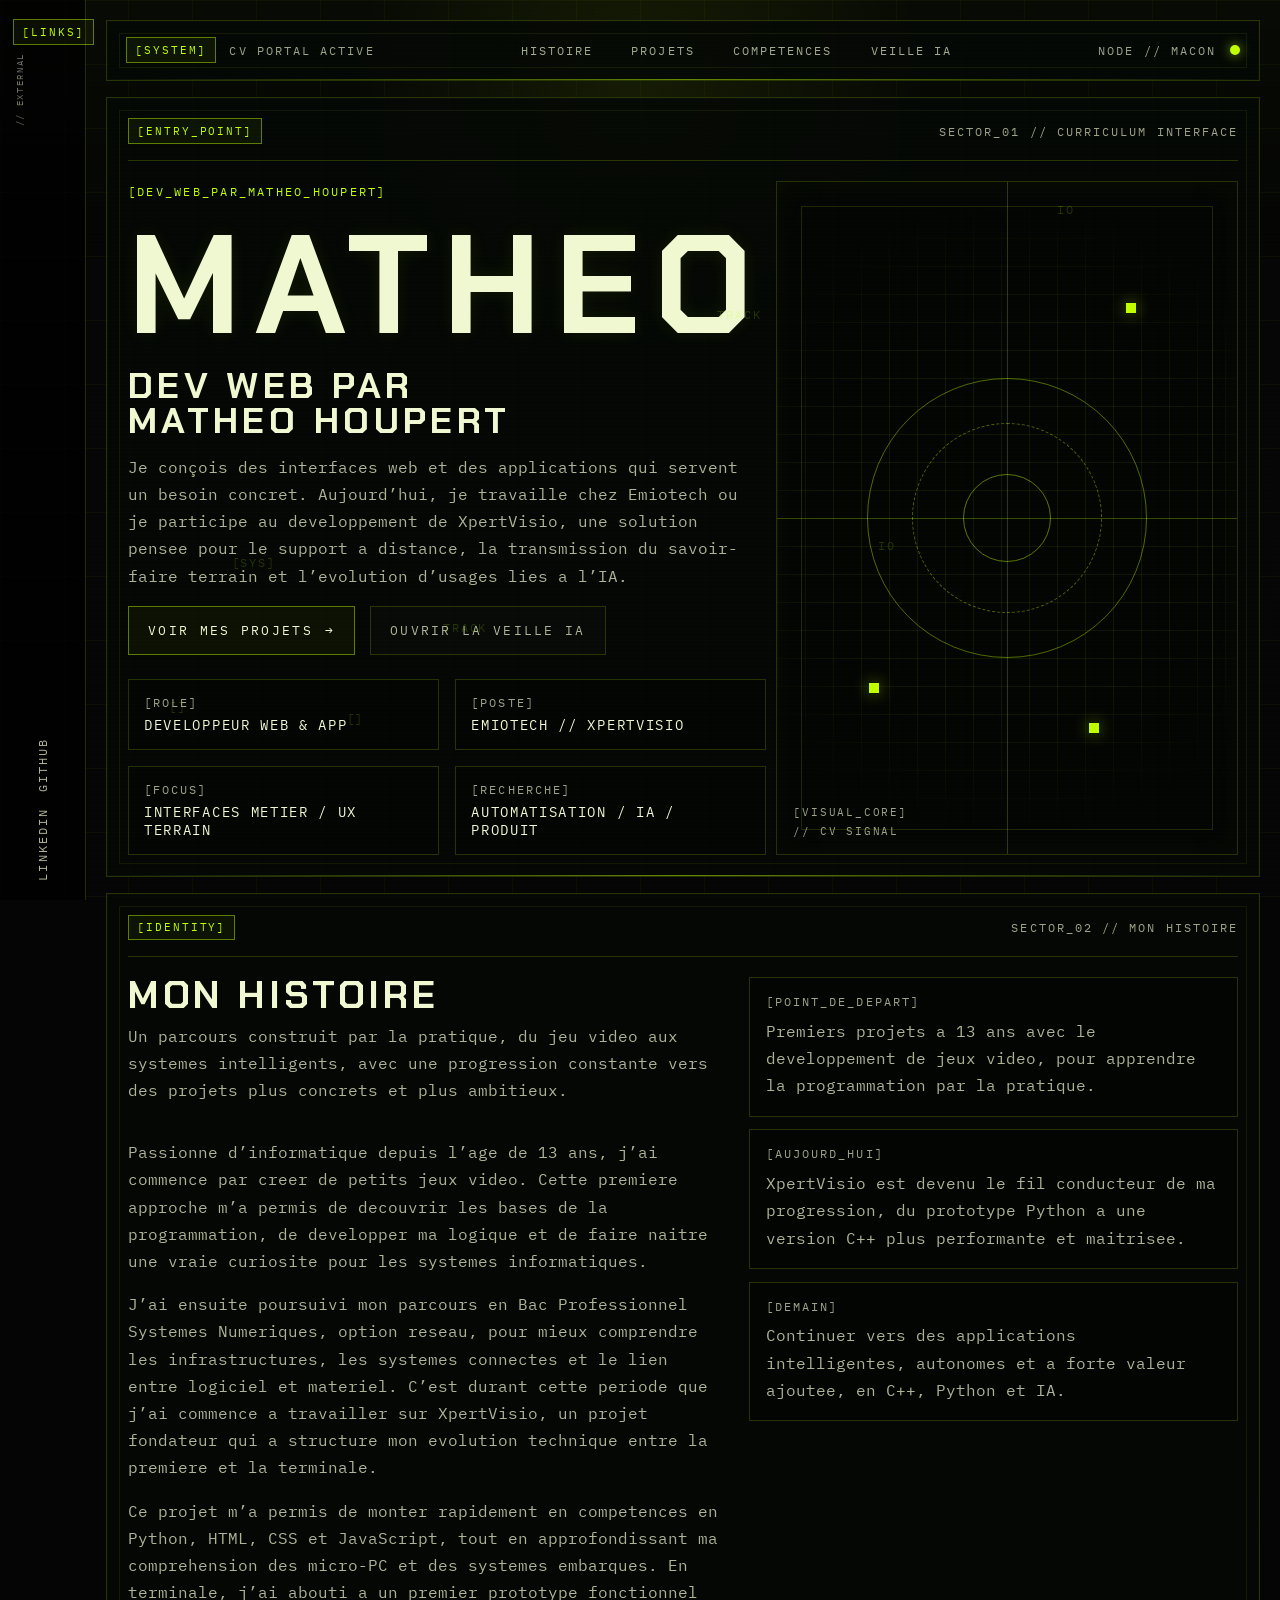
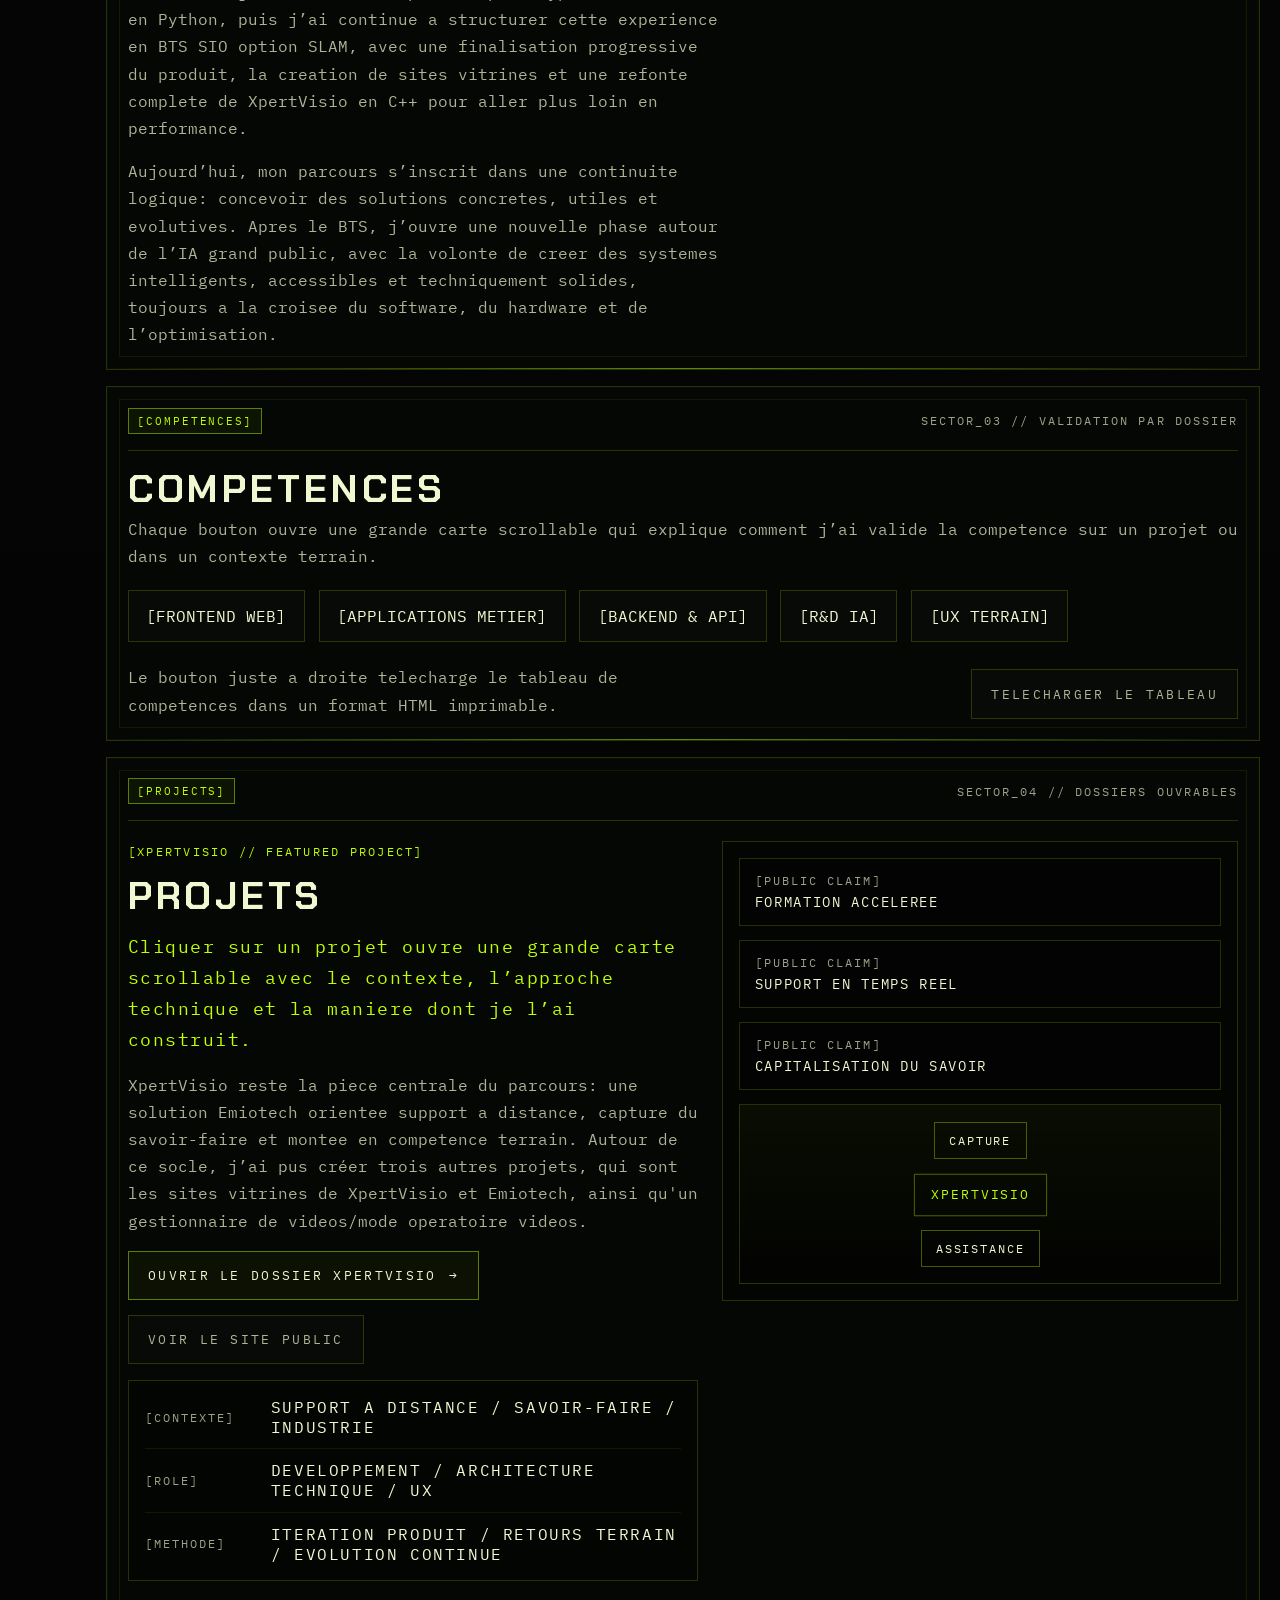
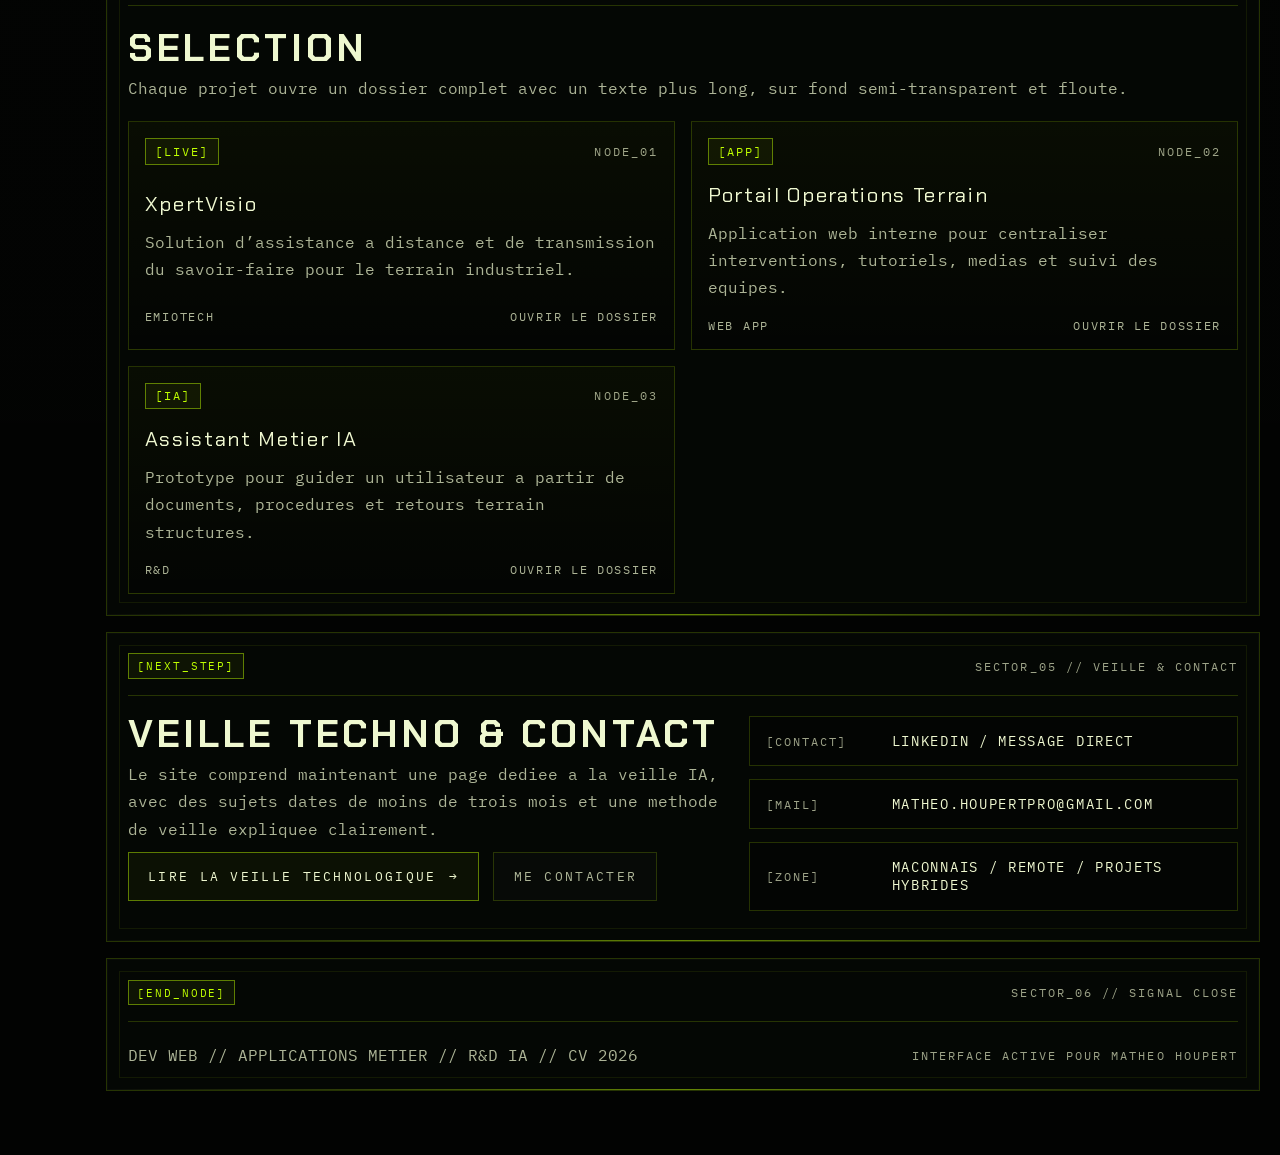
==== commit 87a93f33: "mini change" ====
--- a/index.html
+++ b/index.html
@@ -238,8 +238,9 @@
             <p class="project-text">Cliquer sur un projet ouvre une grande carte scrollable avec le contexte, l&rsquo;approche technique et la maniere dont je l&rsquo;ai construit.</p>
             <p class="project-detail">
               XpertVisio reste la piece centrale du parcours: une solution Emiotech orientee support a distance,
-              capture du savoir-faire et montee en competence terrain. Autour de ce socle, j&rsquo;ai organise le site
-              comme une vitrine de dossiers projet consultables sans casser la direction artistique actuelle.
+              capture du savoir-faire et montee en competence terrain. Autour de ce socle, j&rsquo;ai pus créer trois autres projets,
+               qui sont les sites vitrines de XpertVisio et Emiotech, ainsi qu'un gestionnaire de videos/mode operatoire videos.
+             
             </p>
             <div class="project-actions">
               <button class="button-primary detail-trigger" type="button" data-modal-template="project-xpertvisio" aria-haspopup="dialog">
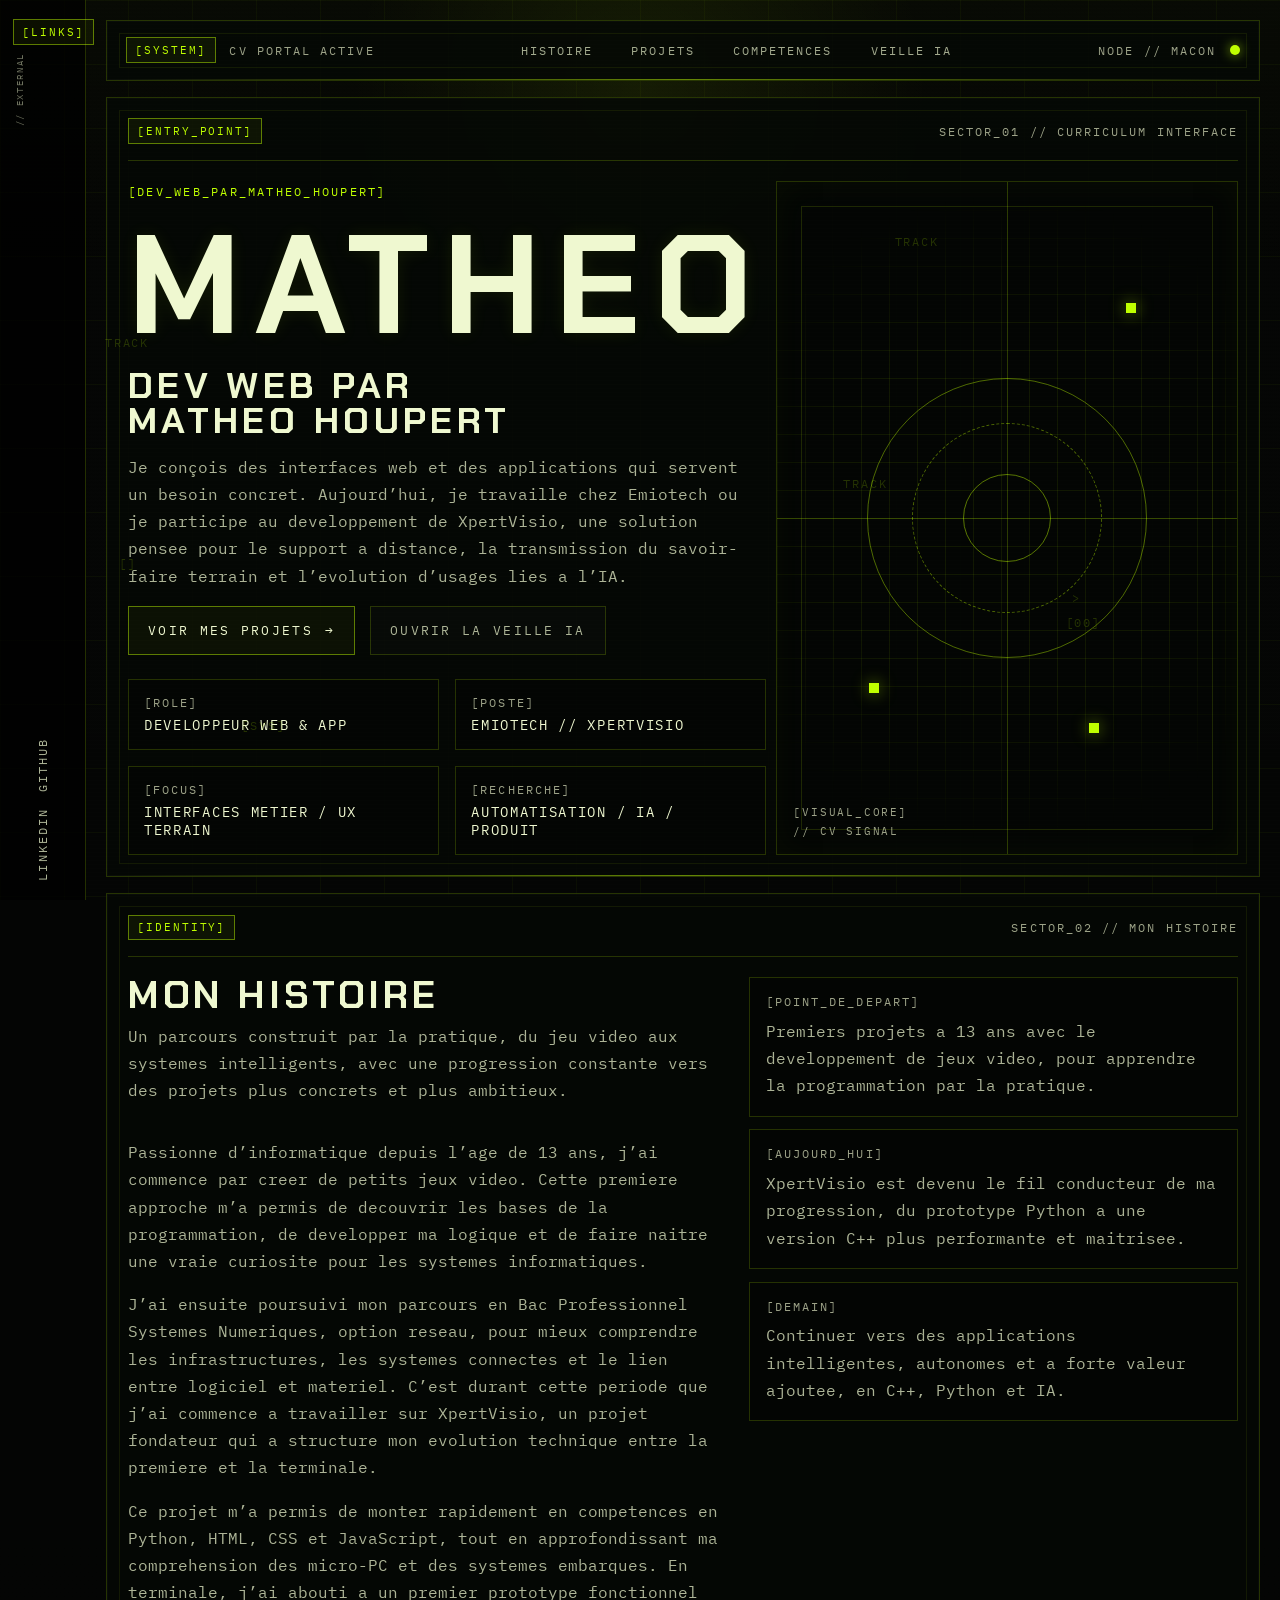
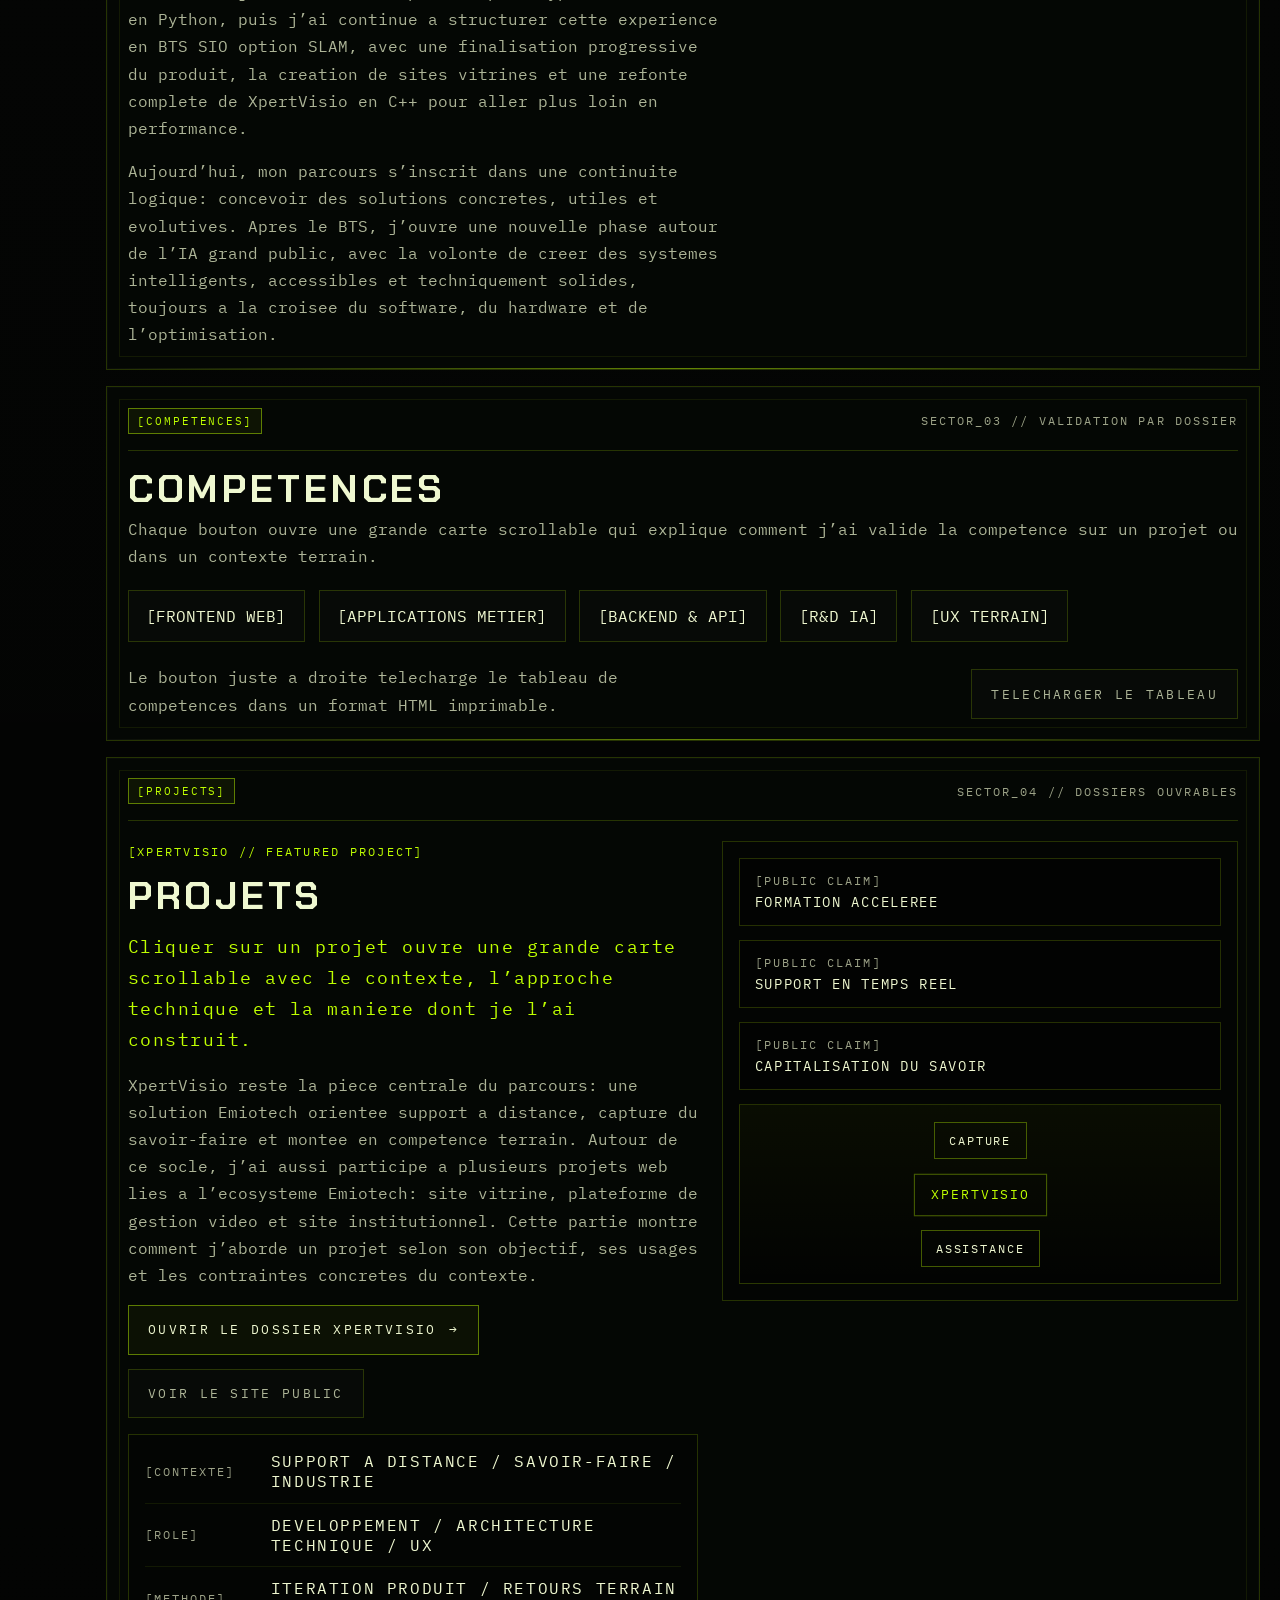
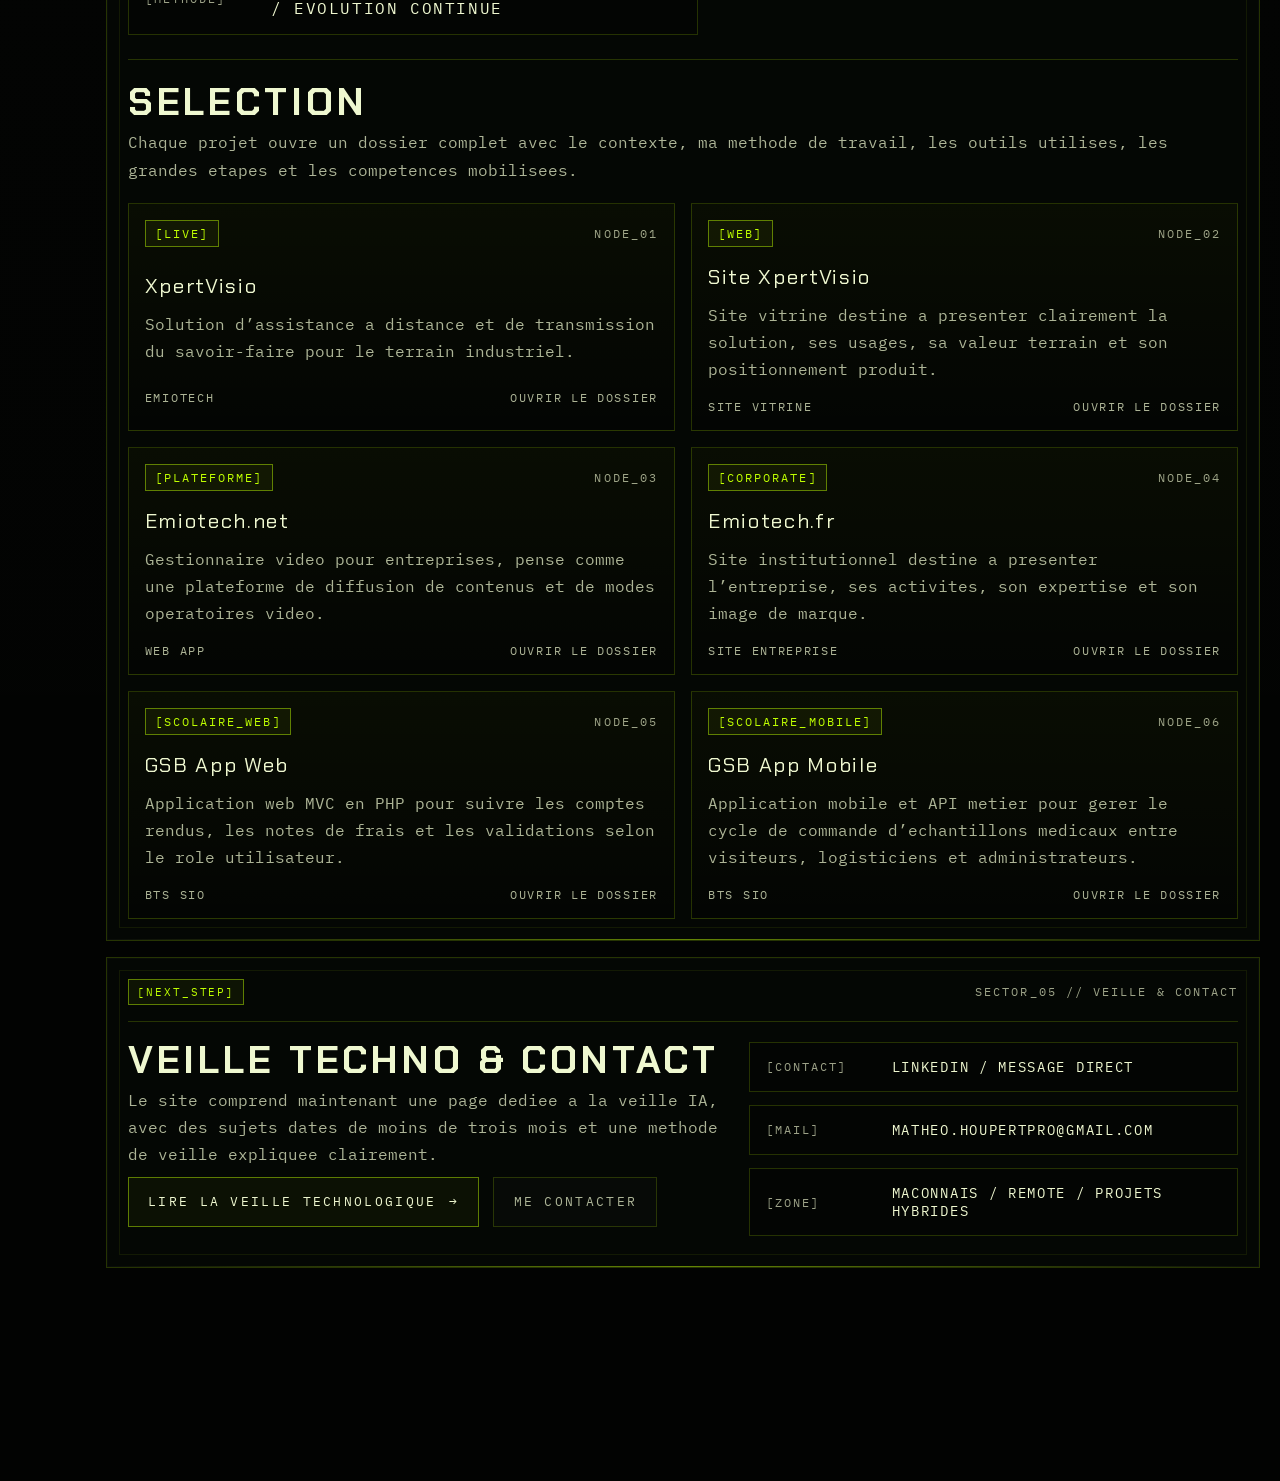
==== commit 6a2a7364: "ajout et midf sections projet" ====
--- a/index.html
+++ b/index.html
@@ -238,9 +238,10 @@
             <p class="project-text">Cliquer sur un projet ouvre une grande carte scrollable avec le contexte, l&rsquo;approche technique et la maniere dont je l&rsquo;ai construit.</p>
             <p class="project-detail">
               XpertVisio reste la piece centrale du parcours: une solution Emiotech orientee support a distance,
-              capture du savoir-faire et montee en competence terrain. Autour de ce socle, j&rsquo;ai pus créer trois autres projets,
-               qui sont les sites vitrines de XpertVisio et Emiotech, ainsi qu'un gestionnaire de videos/mode operatoire videos.
-             
+              capture du savoir-faire et montee en competence terrain. Autour de ce socle, j&rsquo;ai aussi participe
+              a plusieurs projets web lies a l&rsquo;ecosysteme Emiotech: site vitrine, plateforme de gestion video et
+              site institutionnel. Cette partie montre comment j&rsquo;aborde un projet selon son objectif, ses usages
+              et les contraintes concretes du contexte.
             </p>
             <div class="project-actions">
               <button class="button-primary detail-trigger" type="button" data-modal-template="project-xpertvisio" aria-haspopup="dialog">
@@ -286,7 +287,7 @@
         <div class="project-directory" id="project-directory">
           <div class="section-head">
             <h3>SELECTION</h3>
-            <p>Chaque projet ouvre un dossier complet avec un texte plus long, sur fond semi-transparent et floute.</p>
+            <p>Chaque projet ouvre un dossier complet avec le contexte, ma methode de travail, les outils utilises, les grandes etapes et les competences mobilisees.</p>
           </div>
           <div class="project-grid">
             <button class="project-card detail-trigger" type="button" data-modal-template="project-xpertvisio" aria-haspopup="dialog">
@@ -304,14 +305,29 @@
               </span>
             </button>
 
-            <button class="project-card detail-trigger" type="button" data-modal-template="project-operations" aria-haspopup="dialog">
+            <button class="project-card detail-trigger" type="button" data-modal-template="project-xpertvisio-site" aria-haspopup="dialog">
               <span class="project-card-head">
-                <span class="project-badge">[APP]</span>
+                <span class="project-badge">[WEB]</span>
                 <span class="project-card-index">NODE_02</span>
               </span>
               <span class="project-card-copy">
-                <span class="project-card-title">Portail Operations Terrain</span>
-                <span class="project-card-text">Application web interne pour centraliser interventions, tutoriels, medias et suivi des equipes.</span>
+                <span class="project-card-title">Site XpertVisio</span>
+                <span class="project-card-text">Site vitrine destine a presenter clairement la solution, ses usages, sa valeur terrain et son positionnement produit.</span>
+              </span>
+              <span class="project-card-meta">
+                <span>SITE VITRINE</span>
+                <span>OUVRIR LE DOSSIER</span>
+              </span>
+            </button>
+
+            <button class="project-card detail-trigger" type="button" data-modal-template="project-emiotech-net" aria-haspopup="dialog">
+              <span class="project-card-head">
+                <span class="project-badge">[PLATEFORME]</span>
+                <span class="project-card-index">NODE_03</span>
+              </span>
+              <span class="project-card-copy">
+                <span class="project-card-title">Emiotech.net</span>
+                <span class="project-card-text">Gestionnaire video pour entreprises, pense comme une plateforme de diffusion de contenus et de modes operatoires video.</span>
               </span>
               <span class="project-card-meta">
                 <span>WEB APP</span>
@@ -319,17 +335,47 @@
               </span>
             </button>
 
-            <button class="project-card detail-trigger" type="button" data-modal-template="project-assistant" aria-haspopup="dialog">
+            <button class="project-card detail-trigger" type="button" data-modal-template="project-emiotech-fr" aria-haspopup="dialog">
               <span class="project-card-head">
-                <span class="project-badge">[IA]</span>
-                <span class="project-card-index">NODE_03</span>
+                <span class="project-badge">[CORPORATE]</span>
+                <span class="project-card-index">NODE_04</span>
               </span>
               <span class="project-card-copy">
-                <span class="project-card-title">Assistant Metier IA</span>
-                <span class="project-card-text">Prototype pour guider un utilisateur a partir de documents, procedures et retours terrain structures.</span>
+                <span class="project-card-title">Emiotech.fr</span>
+                <span class="project-card-text">Site institutionnel destine a presenter l&rsquo;entreprise, ses activites, son expertise et son image de marque.</span>
               </span>
               <span class="project-card-meta">
-                <span>R&amp;D</span>
+                <span>SITE ENTREPRISE</span>
+                <span>OUVRIR LE DOSSIER</span>
+              </span>
+            </button>
+
+            <button class="project-card detail-trigger" type="button" data-modal-template="project-gsb-web" aria-haspopup="dialog">
+              <span class="project-card-head">
+                <span class="project-badge">[SCOLAIRE_WEB]</span>
+                <span class="project-card-index">NODE_05</span>
+              </span>
+              <span class="project-card-copy">
+                <span class="project-card-title">GSB App Web</span>
+                <span class="project-card-text">Application web MVC en PHP pour suivre les comptes rendus, les notes de frais et les validations selon le role utilisateur.</span>
+              </span>
+              <span class="project-card-meta">
+                <span>BTS SIO</span>
+                <span>OUVRIR LE DOSSIER</span>
+              </span>
+            </button>
+
+            <button class="project-card detail-trigger" type="button" data-modal-template="project-gsb-mobile" aria-haspopup="dialog">
+              <span class="project-card-head">
+                <span class="project-badge">[SCOLAIRE_MOBILE]</span>
+                <span class="project-card-index">NODE_06</span>
+              </span>
+              <span class="project-card-copy">
+                <span class="project-card-title">GSB App Mobile</span>
+                <span class="project-card-text">Application mobile et API metier pour gerer le cycle de commande d&rsquo;echantillons medicaux entre visiteurs, logisticiens et administrateurs.</span>
+              </span>
+              <span class="project-card-meta">
+                <span>BTS SIO</span>
                 <span>OUVRIR LE DOSSIER</span>
               </span>
             </button>
@@ -401,17 +447,29 @@
       </div>
       <div class="modal-meta">
         <span>EMIOTECH</span>
+        <span>APPLICATION METIER</span>
         <span>SUPPORT A DISTANCE</span>
-        <span>SAVOIR-FAIRE</span>
-        <span>IA / EVOLUTION PRODUIT</span>
-      </div>
-      <div class="modal-section">
-        <h4>Ce que fait le projet</h4>
-        <p>XpertVisio est presente publiquement comme une solution qui permet de capturer, structurer et transmettre le savoir-faire terrain, tout en facilitant le support a distance en temps reel. C&rsquo;est un projet qui me parle parce qu&rsquo;il lie interface, terrain et valeur concrete.</p>
-      </div>
-      <div class="modal-section">
-        <h4>Comment je l&rsquo;aborde</h4>
-        <p>Dans ce CV, je raconte ce projet comme un espace ou je transforme des besoins industriels en parcours simples, robustes et lisibles. Mon approche consiste a clarifier l&rsquo;action, simplifier l&rsquo;information et preparer des usages IA seulement lorsqu&rsquo;ils servent vraiment la decision ou la transmission.</p>
+        <span>C++ / PYTHON / WEB</span>
+      </div>
+      <div class="modal-section">
+        <h4>Contexte du projet</h4>
+        <p>XpertVisio est le projet le plus structurant de mon parcours. Je l&rsquo;ai suivi sur plusieurs annees, depuis les premieres phases de prototype jusqu&rsquo;a une version beaucoup plus aboutie. L&rsquo;objectif etait de proposer un outil capable d&rsquo;aider a distance, de capitaliser le savoir-faire terrain et de rendre l&rsquo;information plus exploitable pour les equipes.</p>
+      </div>
+      <div class="modal-section">
+        <h4>Ma maniere de travailler</h4>
+        <p>Je me suis appuye sur une logique tres concrete: comprendre l&rsquo;usage reel, identifier les points de friction, construire un prototype utilisable, puis faire evoluer l&rsquo;outil par iteration. L&rsquo;idee n&rsquo;etait pas seulement de faire une application qui fonctionne, mais de concevoir un produit pertinent dans un environnement technique et terrain exigeant.</p>
+      </div>
+      <div class="modal-section">
+        <h4>Grandes etapes</h4>
+        <p>Le projet a commence par une phase de conception et de validation des besoins. J&rsquo;ai ensuite travaille sur une premiere version fonctionnelle en Python, qui m&rsquo;a permis de poser la logique du produit. Par la suite, j&rsquo;ai participe a une refonte plus ambitieuse en C++ afin d&rsquo;aller plus loin sur la performance, la maitrise bas niveau et la solidite generale de la solution. En parallele, j&rsquo;ai aussi fait evoluer la partie web et la presentation du projet pour accompagner sa lisibilite.</p>
+      </div>
+      <div class="modal-section">
+        <h4>Outils et technologies</h4>
+        <p>Selon les phases, j&rsquo;ai mobilise Python pour le prototypage, C++ pour la version plus performante, ainsi que HTML, CSS et JavaScript pour les interfaces et les pages associees. J&rsquo;ai aussi travaille avec une logique orientee produit, tests terrain, iteration fonctionnelle et amelioration continue.</p>
+      </div>
+      <div class="modal-section">
+        <h4>Competences mobilisees</h4>
+        <p>Ce projet m&rsquo;a permis de renforcer ma vision d&rsquo;ensemble: architecture applicative, logique metier, conception d&rsquo;interface, optimisation, adaptation a des contraintes techniques reelles et capacite a faire evoluer un produit dans le temps sans perdre sa coherence.</p>
       </div>
       <div class="modal-actions">
         <a class="button-secondary" href="https://xpertvisio.tech" target="_blank" rel="noreferrer">VISITER LE SITE DE XPERTVISIO</a>
@@ -419,38 +477,183 @@
     </article>
   </template>
 
-  <template id="project-operations">
+  <template id="project-xpertvisio-site">
     <article class="modal-article">
       <div class="modal-headline">
         <p class="eyebrow">[PROJET_02]</p>
-        <h3 id="detailModalTitle">Portail Operations Terrain</h3>
-        <p class="modal-lead">Application web interne imaginee pour centraliser interventions, tutoriels, medias et historique de terrain.</p>
+        <h3 id="detailModalTitle">Site XpertVisio</h3>
+        <p class="modal-lead">Site vitrine concu pour presenter clairement la solution XpertVisio, ses usages, ses benefices et son positionnement.</p>
+      </div>
+      <div class="modal-meta">
+        <span>VITRINE PRODUIT</span>
+        <span>HTML / CSS / JS</span>
+        <span>UX / PRESENTATION</span>
       </div>
       <div class="modal-section">
         <h4>Objectif</h4>
-        <p>Le but de ce portail etait de remplacer une information trop dispersee par un point d&rsquo;entree unique. J&rsquo;ai pense l&rsquo;experience comme un outil de travail: peu de bruit, une hierarchie claire et un acces rapide a la bonne procedure.</p>
-      </div>
-      <div class="modal-section">
-        <h4>Comment je l&rsquo;ai construit</h4>
-        <p>Je suis parti des moments de friction concrets, puis j&rsquo;ai structure l&rsquo;application autour des usages prioritaires. La technique suivait cette logique: vues metier, services de donnees et architecture suffisament propre pour faire evoluer l&rsquo;outil sans le casser.</p>
-      </div>
-    </article>
-  </template>
-
-  <template id="project-assistant">
+        <p>Le site XpertVisio devait rendre le projet lisible rapidement, aussi bien pour une premiere decouverte que pour une prise de contact. Le vrai enjeu etait de transformer un sujet technique en un discours clair, comprensible et vendeur, sans denaturer la realite du produit.</p>
+      </div>
+      <div class="modal-section">
+        <h4>Ma methode</h4>
+        <p>Je suis parti du positionnement du produit, des messages importants a faire passer et des profils cibles. Ensuite, j&rsquo;ai organise le contenu en sections simples: probleme, solution, usages, valeur apportee et appel a l&rsquo;action. Mon travail a surtout consiste a trouver le bon equilibre entre clarte, impact visuel et credibilite technique.</p>
+      </div>
+      <div class="modal-section">
+        <h4>Etapes de realisation</h4>
+        <p>J&rsquo;ai d&rsquo;abord structure l&rsquo;architecture des pages, puis defini une hierarchie visuelle claire avec des blocs facilement scannables. J&rsquo;ai ensuite travaille la coherence graphique, les textes, la mise en avant des points forts et l&rsquo;adaptation responsive pour que la lecture reste propre sur differents formats d&rsquo;ecran.</p>
+      </div>
+      <div class="modal-section">
+        <h4>Outils et technologies</h4>
+        <p>J&rsquo;ai utilise les technologies web classiques comme HTML, CSS et JavaScript, avec une attention particuliere sur l&rsquo;integration, l&rsquo;ergonomie, le rythme de lecture et la mise en valeur du message commercial. J&rsquo;ai aussi mobilise des competences de structuration de contenu et de presentation produit.</p>
+      </div>
+      <div class="modal-section">
+        <h4>Competences mobilisees</h4>
+        <p>Ce projet illustre ma capacite a concevoir une interface de presentation claire, a traduire une offre technique en contenu comprensible et a construire une experience web qui soutient a la fois l&rsquo;image, la lisibilite et l&rsquo;objectif de conversion.</p>
+      </div>
+      <div class="modal-actions">
+        <a class="button-secondary" href="https://xpertvisio.tech" target="_blank" rel="noreferrer">VOIR LE SITE XPERTVISIO</a>
+      </div>
+    </article>
+  </template>
+
+  <template id="project-emiotech-net">
     <article class="modal-article">
       <div class="modal-headline">
         <p class="eyebrow">[PROJET_03]</p>
-        <h3 id="detailModalTitle">Assistant Metier IA</h3>
-        <p class="modal-lead">Prototype concu pour guider un utilisateur a partir de documents, procedures et retours terrain structures.</p>
-      </div>
-      <div class="modal-section">
-        <h4>Intention</h4>
-        <p>Je voulais tester une IA utile et contextuelle, capable de retrouver la bonne information et de la restituer de maniere courte, exploitable et verifiable, au lieu de produire une reponse generique.</p>
-      </div>
-      <div class="modal-section">
-        <h4>Ce que j&rsquo;en retiens</h4>
-        <p>Ce type de projet m&rsquo;a appris a mieux relier l&rsquo;IA, l&rsquo;experience utilisateur et la fiabilite des contenus. Pour moi, une bonne brique IA doit se comporter comme une extension de l&rsquo;outil metier, pas comme une surcouche decorative.</p>
+        <h3 id="detailModalTitle">Emiotech.net</h3>
+        <p class="modal-lead">Plateforme de gestion video pour les entreprises, pensee comme un espace de diffusion, d&rsquo;organisation et de consultation de contenus video professionnels.</p>
+      </div>
+      <div class="modal-meta">
+        <span>WEB APP</span>
+        <span>GESTION VIDEO</span>
+        <span>INTERFACE METIER</span>
+      </div>
+      <div class="modal-section">
+        <h4>Contexte</h4>
+        <p>Emiotech.net s&rsquo;apparente a un mini YouTube professionnel, oriente entreprise. L&rsquo;enjeu etait de proposer une plateforme capable de centraliser des videos utiles, notamment des modes operatoires, des contenus explicatifs et des ressources destinees a un usage plus metier que grand public.</p>
+      </div>
+      <div class="modal-section">
+        <h4>Comment je m&rsquo;y suis pris</h4>
+        <p>Je l&rsquo;ai aborde comme une vraie plateforme de consultation: il fallait penser la navigation, la categorisation, la recherche des contenus, la mise en avant des videos et la fluidite generale du parcours. J&rsquo;ai aussi pris en compte le fait qu&rsquo;un utilisateur doit retrouver vite le bon contenu, sans etre perdu dans une interface trop chargee.</p>
+      </div>
+      <div class="modal-section">
+        <h4>Etapes de construction</h4>
+        <p>Le travail a commence par la structuration des besoins et des types de contenus a heberger. Ensuite, j&rsquo;ai pense l&rsquo;organisation des pages, les zones de consultation, les fiches video, les parcours de navigation et la logique de gestion des medias. Une fois la base posee, j&rsquo;ai fait evoluer l&rsquo;interface pour la rendre plus claire, plus stable et plus adaptee a un usage regulier en entreprise.</p>
+      </div>
+      <div class="modal-section">
+        <h4>Outils et technologies</h4>
+        <p>Sur ce type de projet, je mobilise surtout mes competences web: HTML, CSS, JavaScript, structuration des contenus, ergonomie d&rsquo;interface, logique applicative et reflexion autour de la gestion des donnees media. J&rsquo;ai aussi travaille la coherence entre la partie fonctionnelle et la facon dont l&rsquo;outil est reellement utilise.</p>
+      </div>
+      <div class="modal-section">
+        <h4>Competences mobilisees</h4>
+        <p>Ce projet montre ma capacite a concevoir une plateforme metier, a organiser de l&rsquo;information riche, a penser une experience de consultation efficace et a construire une interface qui sert un objectif pratique avant tout.</p>
+      </div>
+    </article>
+  </template>
+
+  <template id="project-emiotech-fr">
+    <article class="modal-article">
+      <div class="modal-headline">
+        <p class="eyebrow">[PROJET_04]</p>
+        <h3 id="detailModalTitle">Emiotech.fr</h3>
+        <p class="modal-lead">Site institutionnel destine a presenter Emiotech, son activite, son image et ses offres de maniere claire et professionnelle.</p>
+      </div>
+      <div class="modal-meta">
+        <span>SITE CORPORATE</span>
+        <span>IMAGE DE MARQUE</span>
+        <span>WEB / COMMUNICATION</span>
+      </div>
+      <div class="modal-section">
+        <h4>Objectif</h4>
+        <p>Le role d&rsquo;Emiotech.fr etait d&rsquo;offrir une vitrine serieuse et rassurante de l&rsquo;entreprise. Il fallait a la fois presenter les activites, rendre l&rsquo;offre lisible et donner une image moderne, claire et coherente avec les projets portes par l&rsquo;entreprise.</p>
+      </div>
+      <div class="modal-section">
+        <h4>Ma demarche</h4>
+        <p>Je me suis concentre sur la clarte du message, la structuration des contenus et la qualite de la presentation. Sur un site de ce type, le travail ne consiste pas seulement a integrer des pages, mais aussi a construire un parcours de lecture logique, a rassurer rapidement l&rsquo;utilisateur et a faire ressortir les informations importantes sans surcharge.</p>
+      </div>
+      <div class="modal-section">
+        <h4>Etapes de realisation</h4>
+        <p>J&rsquo;ai d&rsquo;abord organise les contenus autour des besoins principaux: presentation, expertise, activites, contact et lisibilite de l&rsquo;offre. Ensuite, j&rsquo;ai travaille la mise en page, la coherence graphique, le responsive et la fluidite de navigation. L&rsquo;objectif etait que le site soit aussi propre dans sa lecture que dans son rendu visuel.</p>
+      </div>
+      <div class="modal-section">
+        <h4>Outils et technologies</h4>
+        <p>J&rsquo;ai mobilise les bases solides du developpement web front: HTML, CSS, JavaScript, integration responsive, composition visuelle et optimisation de l&rsquo;experience utilisateur. J&rsquo;ai aussi travaille la dimension communicationnelle du site, ce qui m&rsquo;a pousse a mieux relier technique, contenu et image.</p>
+      </div>
+      <div class="modal-section">
+        <h4>Competences mobilisees</h4>
+        <p>Ce projet met en avant ma capacite a produire un site corporate propre et credible, a valoriser une structure par le web et a construire une interface qui sert autant la comprehension que la presentation professionnelle.</p>
+      </div>
+      <div class="modal-actions">
+        <a class="button-secondary" href="https://emiotech.fr" target="_blank" rel="noreferrer">VOIR LE SITE EMIOTECH</a>
+      </div>
+    </article>
+  </template>
+
+  <template id="project-gsb-web">
+    <article class="modal-article">
+      <div class="modal-headline">
+        <p class="eyebrow">[PROJET_05]</p>
+        <h3 id="detailModalTitle">GSB App Web</h3>
+        <p class="modal-lead">Application web pedagogique de suivi d&rsquo;activite commerciale et administrative, construite en PHP MVC sans framework.</p>
+      </div>
+      <div class="modal-meta">
+        <span>BTS SIO</span>
+        <span>PHP / MVC</span>
+        <span>MARIA DB / DOCKER</span>
+      </div>
+      <div class="modal-section">
+        <h4>Contexte</h4>
+        <p>GSB Suivi Web est un projet scolaire concu pour gerer un flux metier complet autour des comptes rendus de visite et des notes de frais. L&rsquo;application couvre plusieurs profils utilisateurs, avec des droits differents et des etats precis a respecter dans le cycle de validation. Le projet etait interessant parce qu&rsquo;il obligeait a penser a la fois le fonctionnel, la structure du code et la coherence des parcours selon le role.</p>
+      </div>
+      <div class="modal-section">
+        <h4>Ma demarche</h4>
+        <p>Je l&rsquo;ai aborde comme une vraie application metier. J&rsquo;ai commence par comprendre les flux principaux: creation, modification, soumission, validation, refus, remboursement et export. Ensuite, j&rsquo;ai organise l&rsquo;application autour des trois roles principaux, afin que chacun voie uniquement les actions qu&rsquo;il est autorise a effectuer. L&rsquo;objectif etait d&rsquo;avoir une logique claire, fiable et lisible, plutot qu&rsquo;une simple succession d&rsquo;ecrans.</p>
+      </div>
+      <div class="modal-section">
+        <h4>Etapes de realisation</h4>
+        <p>J&rsquo;ai d&rsquo;abord structure le projet avec une architecture MVC maison, ce qui m&rsquo;a permis de bien separer les controllers, les models et les views. J&rsquo;ai ensuite mis en place la base de donnees et les relations necessaires pour suivre les utilisateurs, les comptes rendus, les frais et leurs statuts. Une fois cette base posee, j&rsquo;ai construit les dashboards par role, puis les formulaires de saisie, les ecrans de validation et la logique d&rsquo;export pour le service administratif.</p>
+      </div>
+      <div class="modal-section">
+        <h4>Outils et technologies</h4>
+        <p>Le projet repose sur PHP avec un point d&rsquo;entree central, une architecture MVC sans framework, une base MariaDB ou MySQL, les sessions PHP pour l&rsquo;authentification et un environnement Docker pour lancer rapidement l&rsquo;application, la base et phpMyAdmin. Cette stack m&rsquo;a permis de travailler la structuration backend, les flux CRUD, la gestion de session et l&rsquo;organisation propre d&rsquo;un projet web.</p>
+      </div>
+      <div class="modal-section">
+        <h4>Competences mobilisees</h4>
+        <p>Ce projet m&rsquo;a fait progresser sur la conception d&rsquo;une application multi-roles, la modelisation de flux metier, la gestion d&rsquo;etats, l&rsquo;architecture MVC, l&rsquo;interaction avec une base relationnelle et la capacite a produire une application pedagogique complete, demonstrable et logique dans son comportement.</p>
+      </div>
+    </article>
+  </template>
+
+  <template id="project-gsb-mobile">
+    <article class="modal-article">
+      <div class="modal-headline">
+        <p class="eyebrow">[PROJET_06]</p>
+        <h3 id="detailModalTitle">GSB App Mobile</h3>
+        <p class="modal-lead">Application mobile connectee a une API metier pour suivre les commandes d&rsquo;echantillons medicaux selon les roles visiteur, logisticien et administrateur.</p>
+      </div>
+      <div class="modal-meta">
+        <span>BTS SIO</span>
+        <span>FLUTTER / FASTAPI</span>
+        <span>JWT / RBAC</span>
+      </div>
+      <div class="modal-section">
+        <h4>Contexte</h4>
+        <p>GSB App Mobile avait pour objectif de gerer le flux de commandes d&rsquo;echantillons medicaux entre plusieurs profils utilisateurs. Le projet ne se limitait pas a une interface mobile: il fallait aussi penser le backend, la securite, les droits d&rsquo;acces et la tracabilite des mouvements. C&rsquo;est un projet complet, tres formateur, parce qu&rsquo;il relie mobile, API, donnees metier et controle des roles.</p>
+      </div>
+      <div class="modal-section">
+        <h4>Comment je l&rsquo;ai pense</h4>
+        <p>Je suis parti du cycle de vie d&rsquo;une commande: demande, preparation, livraison, reception. A partir de la, j&rsquo;ai decliné des parcours differents selon le role. Le visiteur doit pouvoir commander, suivre et confirmer la reception. Le logisticien doit gerer la preparation et l&rsquo;envoi. L&rsquo;administrateur doit piloter les comptes utilisateurs. Cette approche m&rsquo;a permis de construire une application plus naturelle, ou chaque ecran repond a un besoin metier precis.</p>
+      </div>
+      <div class="modal-section">
+        <h4>Grandes etapes</h4>
+        <p>J&rsquo;ai d&rsquo;abord defini les entites principales comme les utilisateurs, produits, lots, commandes et mouvements de stock. Ensuite, j&rsquo;ai structure l&rsquo;API autour des routes d&rsquo;authentification, de gestion des commandes, du stock et des statistiques. Cote mobile, j&rsquo;ai organise l&rsquo;application avec un shell adapte selon le role, puis j&rsquo;ai construit les ecrans de commandes, de stock, d&rsquo;historique et de suivi logistique. Enfin, j&rsquo;ai integre la connexion securisee par JWT et le controle d&rsquo;acces RBAC pour garantir un comportement coherent selon les droits.</p>
+      </div>
+      <div class="modal-section">
+        <h4>Outils et technologies</h4>
+        <p>Le frontend mobile est base sur Flutter, avec Riverpod pour la gestion d&rsquo;etat et Dio pour les appels reseau. Le backend repose sur FastAPI, SQLAlchemy, JWT et une logique de controle des roles. Cette stack m&rsquo;a permis de travailler la separation entre client mobile et API, la securisation des parcours, la gestion d&rsquo;etat et la communication entre les differentes couches de l&rsquo;application.</p>
+      </div>
+      <div class="modal-section">
+        <h4>Competences mobilisees</h4>
+        <p>Ce projet met en avant ma capacite a concevoir une application mobile connectee a un backend moderne, a structurer des flux metier multi-utilisateurs, a gerer l&rsquo;authentification et les droits, et a penser la tracabilite d&rsquo;un systeme de stock et de commande de bout en bout.</p>
       </div>
     </article>
   </template>
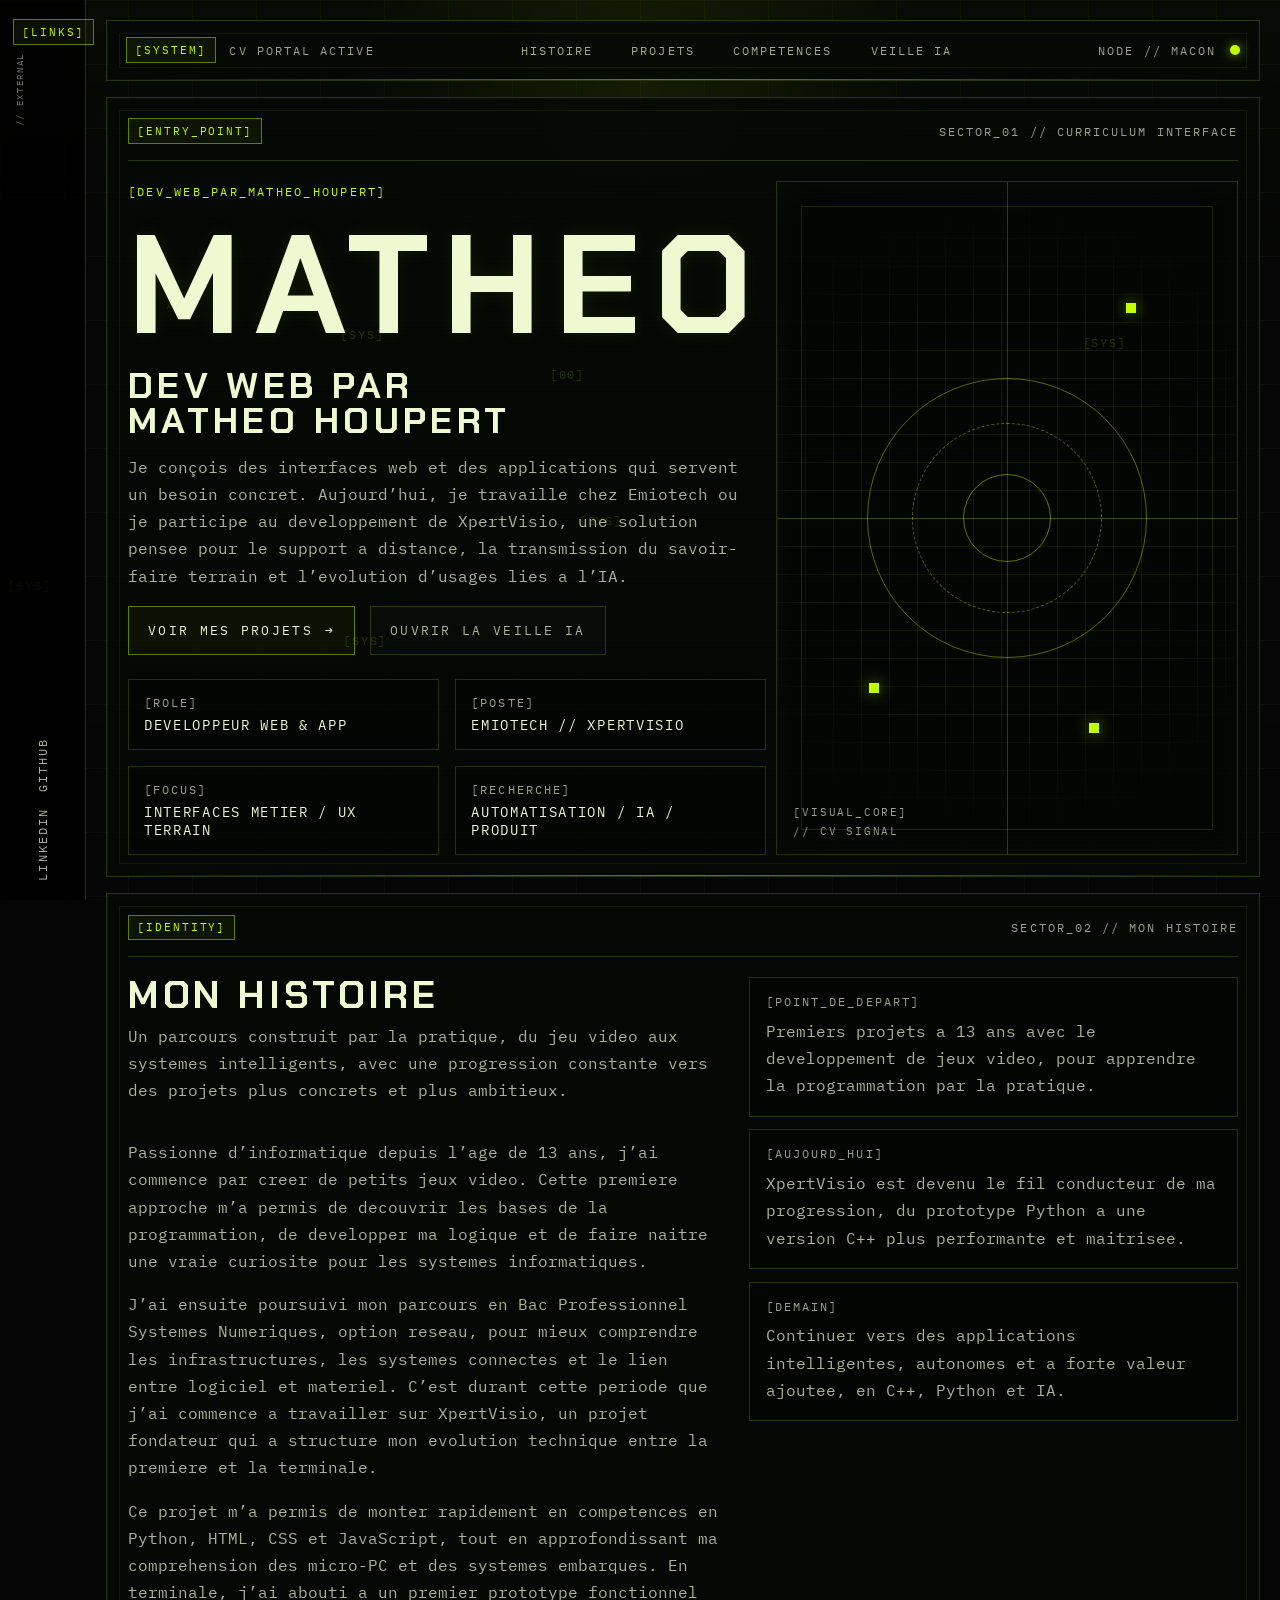
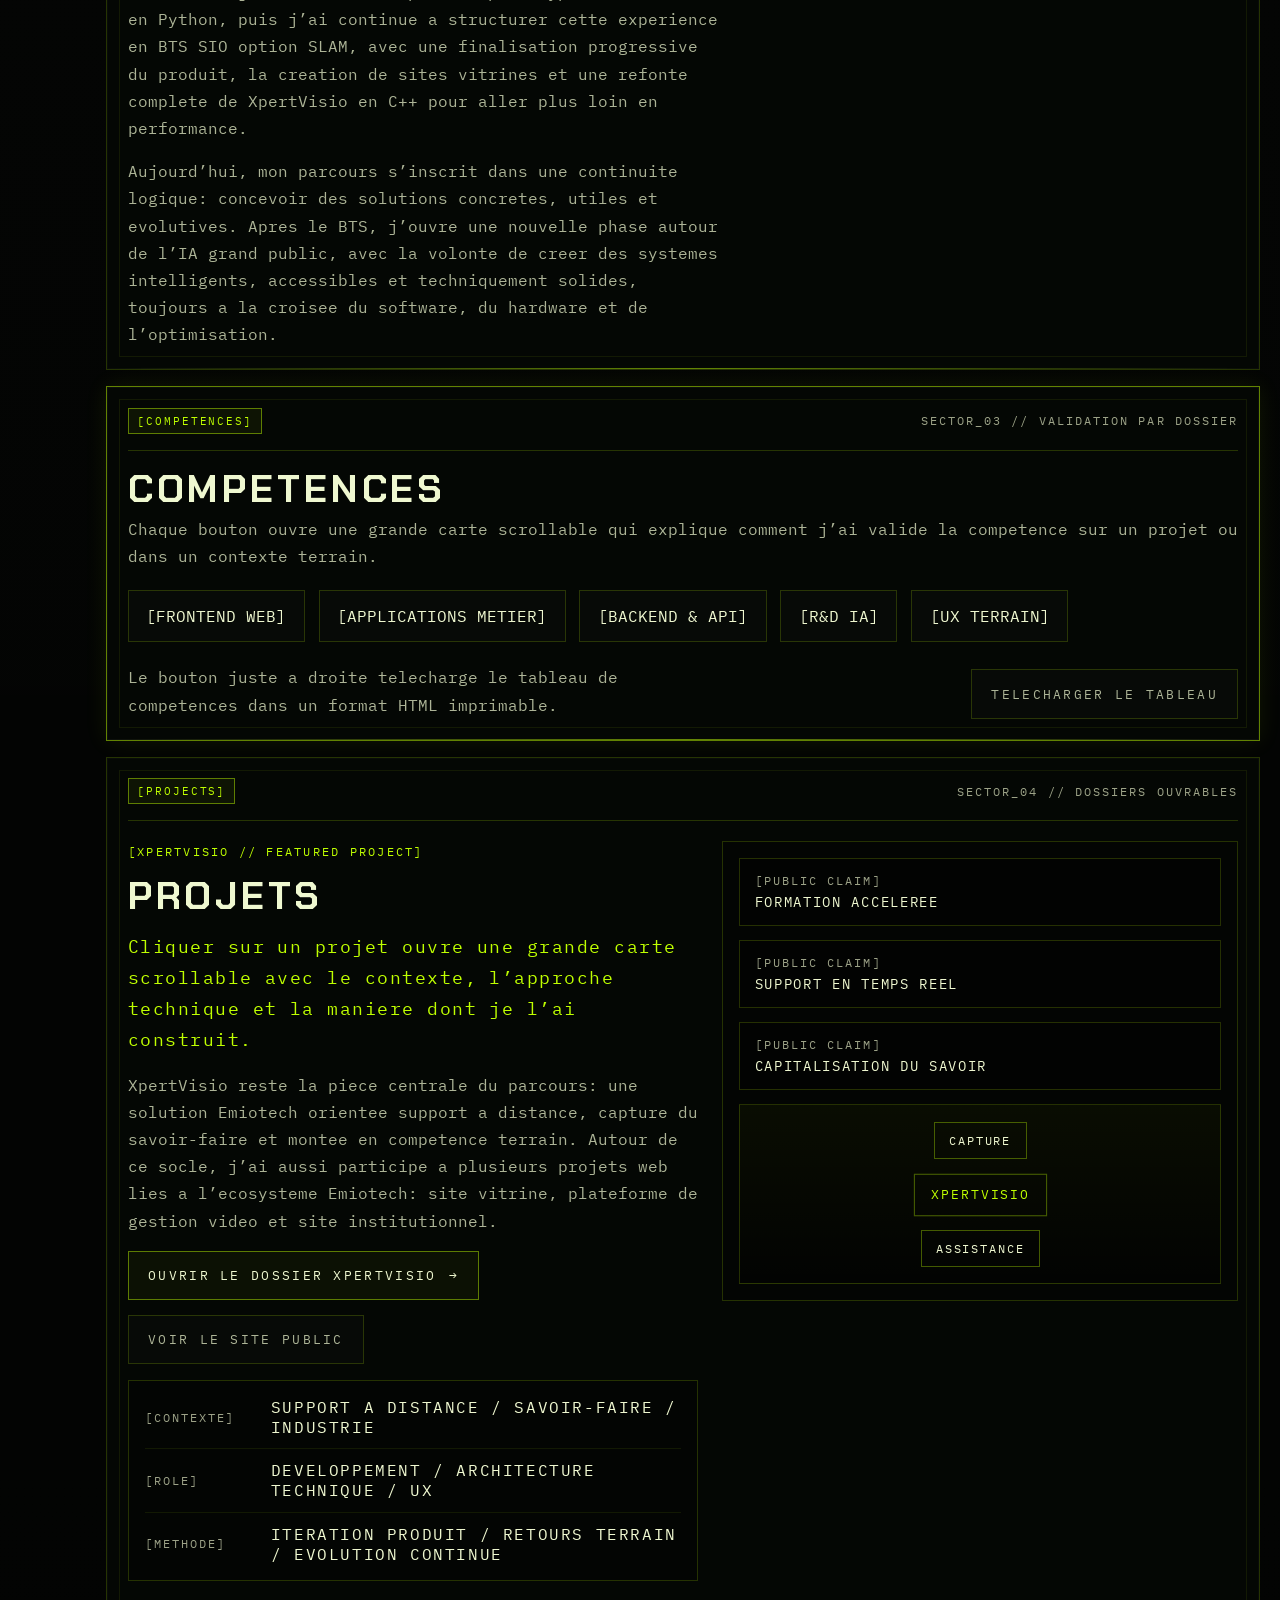
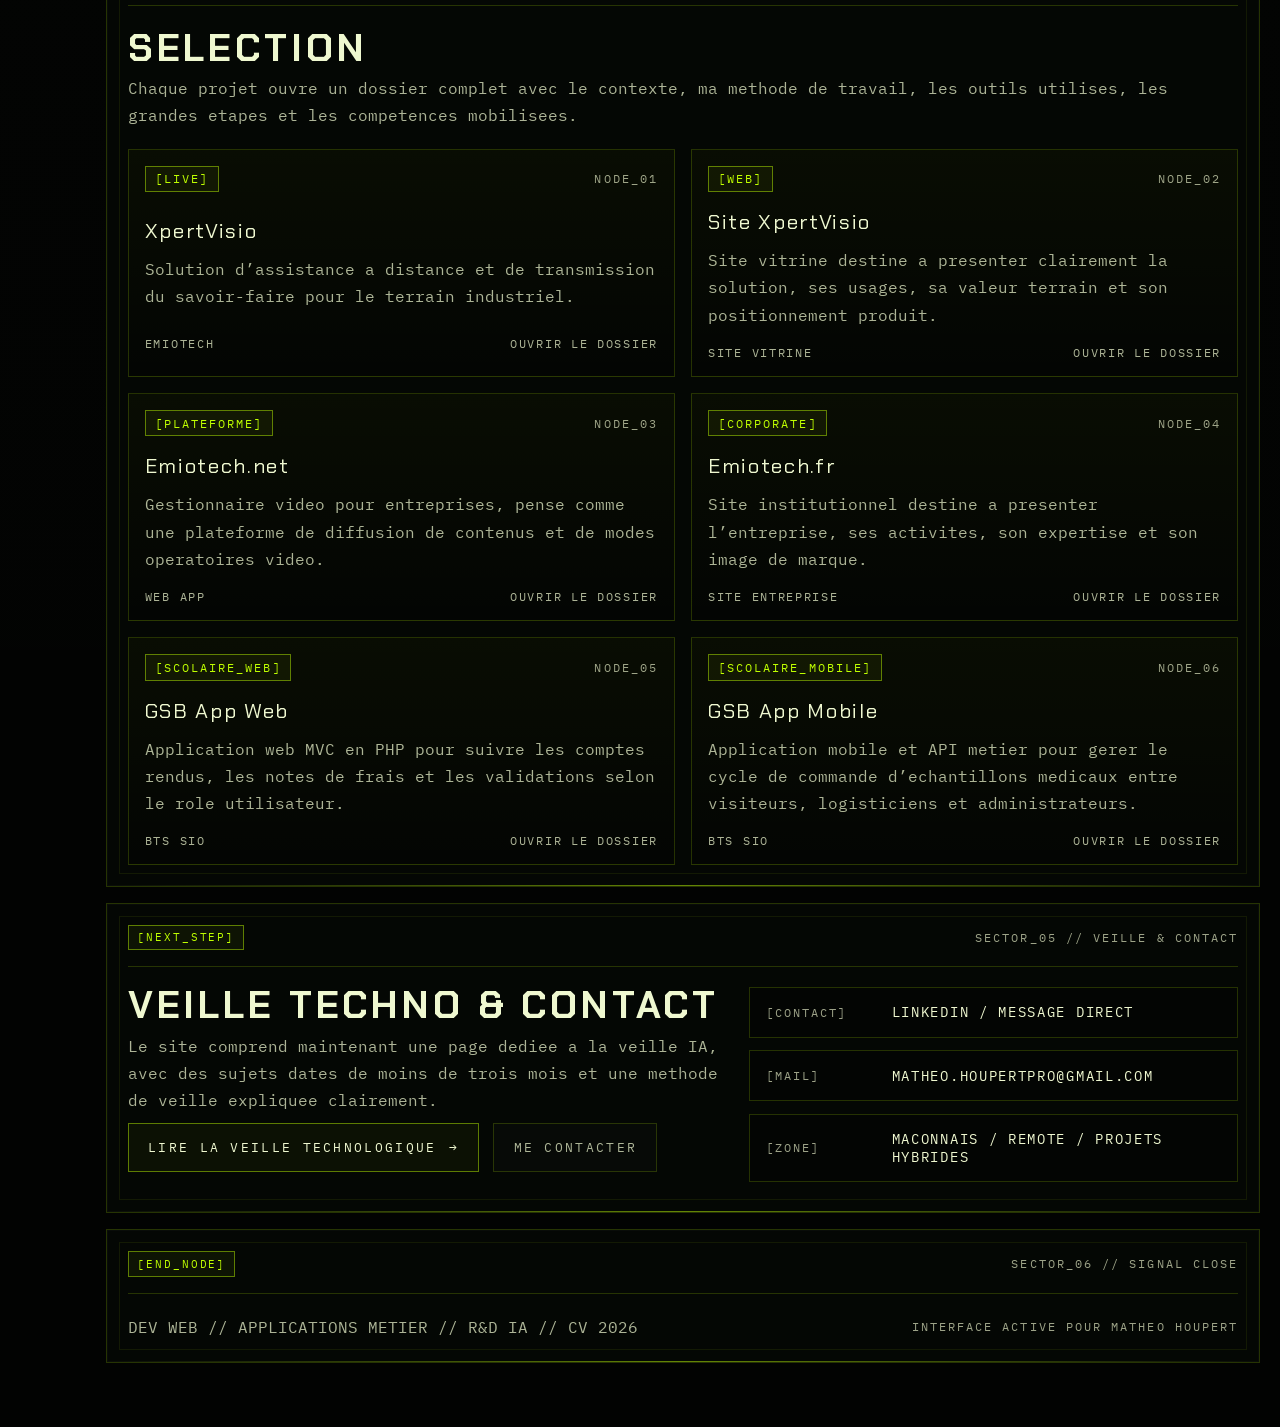
==== commit b8f808cf: "mini change2" ====
--- a/index.html
+++ b/index.html
@@ -240,8 +240,7 @@
               XpertVisio reste la piece centrale du parcours: une solution Emiotech orientee support a distance,
               capture du savoir-faire et montee en competence terrain. Autour de ce socle, j&rsquo;ai aussi participe
               a plusieurs projets web lies a l&rsquo;ecosysteme Emiotech: site vitrine, plateforme de gestion video et
-              site institutionnel. Cette partie montre comment j&rsquo;aborde un projet selon son objectif, ses usages
-              et les contraintes concretes du contexte.
+              site institutionnel.
             </p>
             <div class="project-actions">
               <button class="button-primary detail-trigger" type="button" data-modal-template="project-xpertvisio" aria-haspopup="dialog">
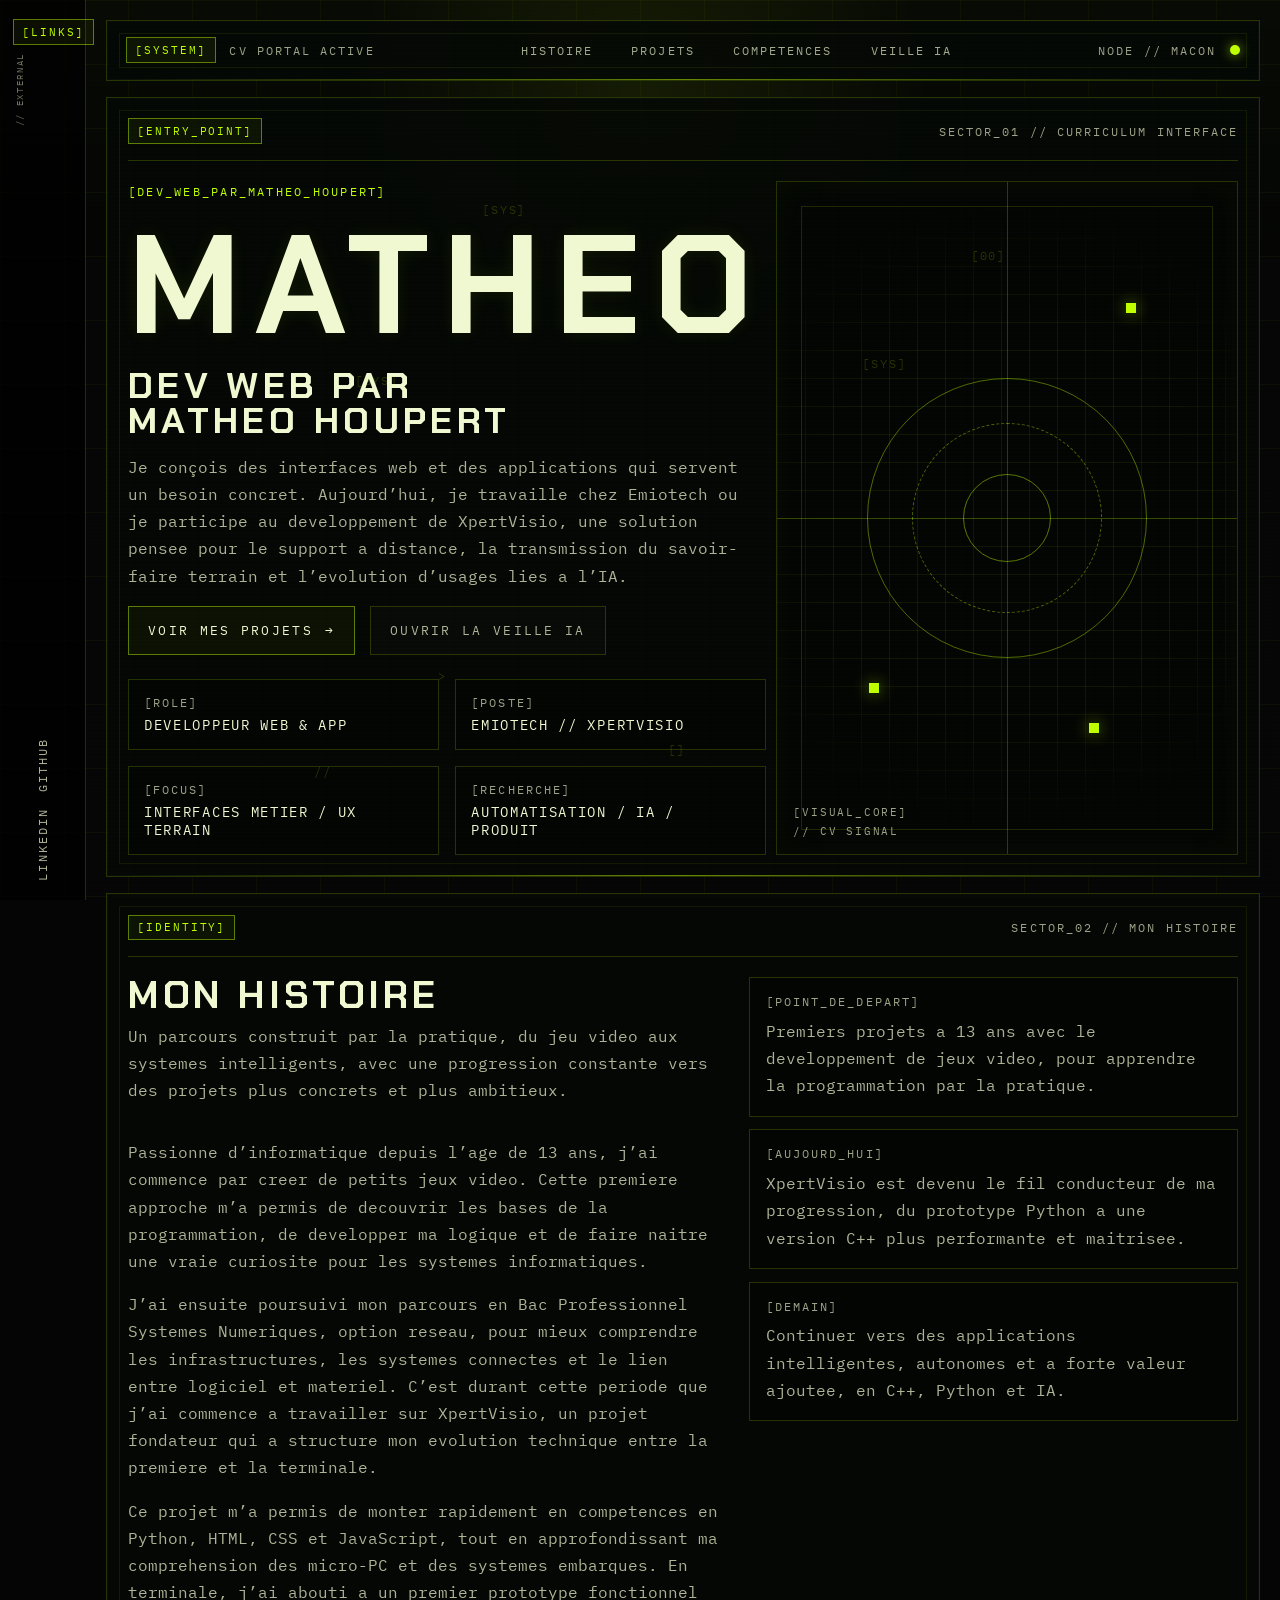
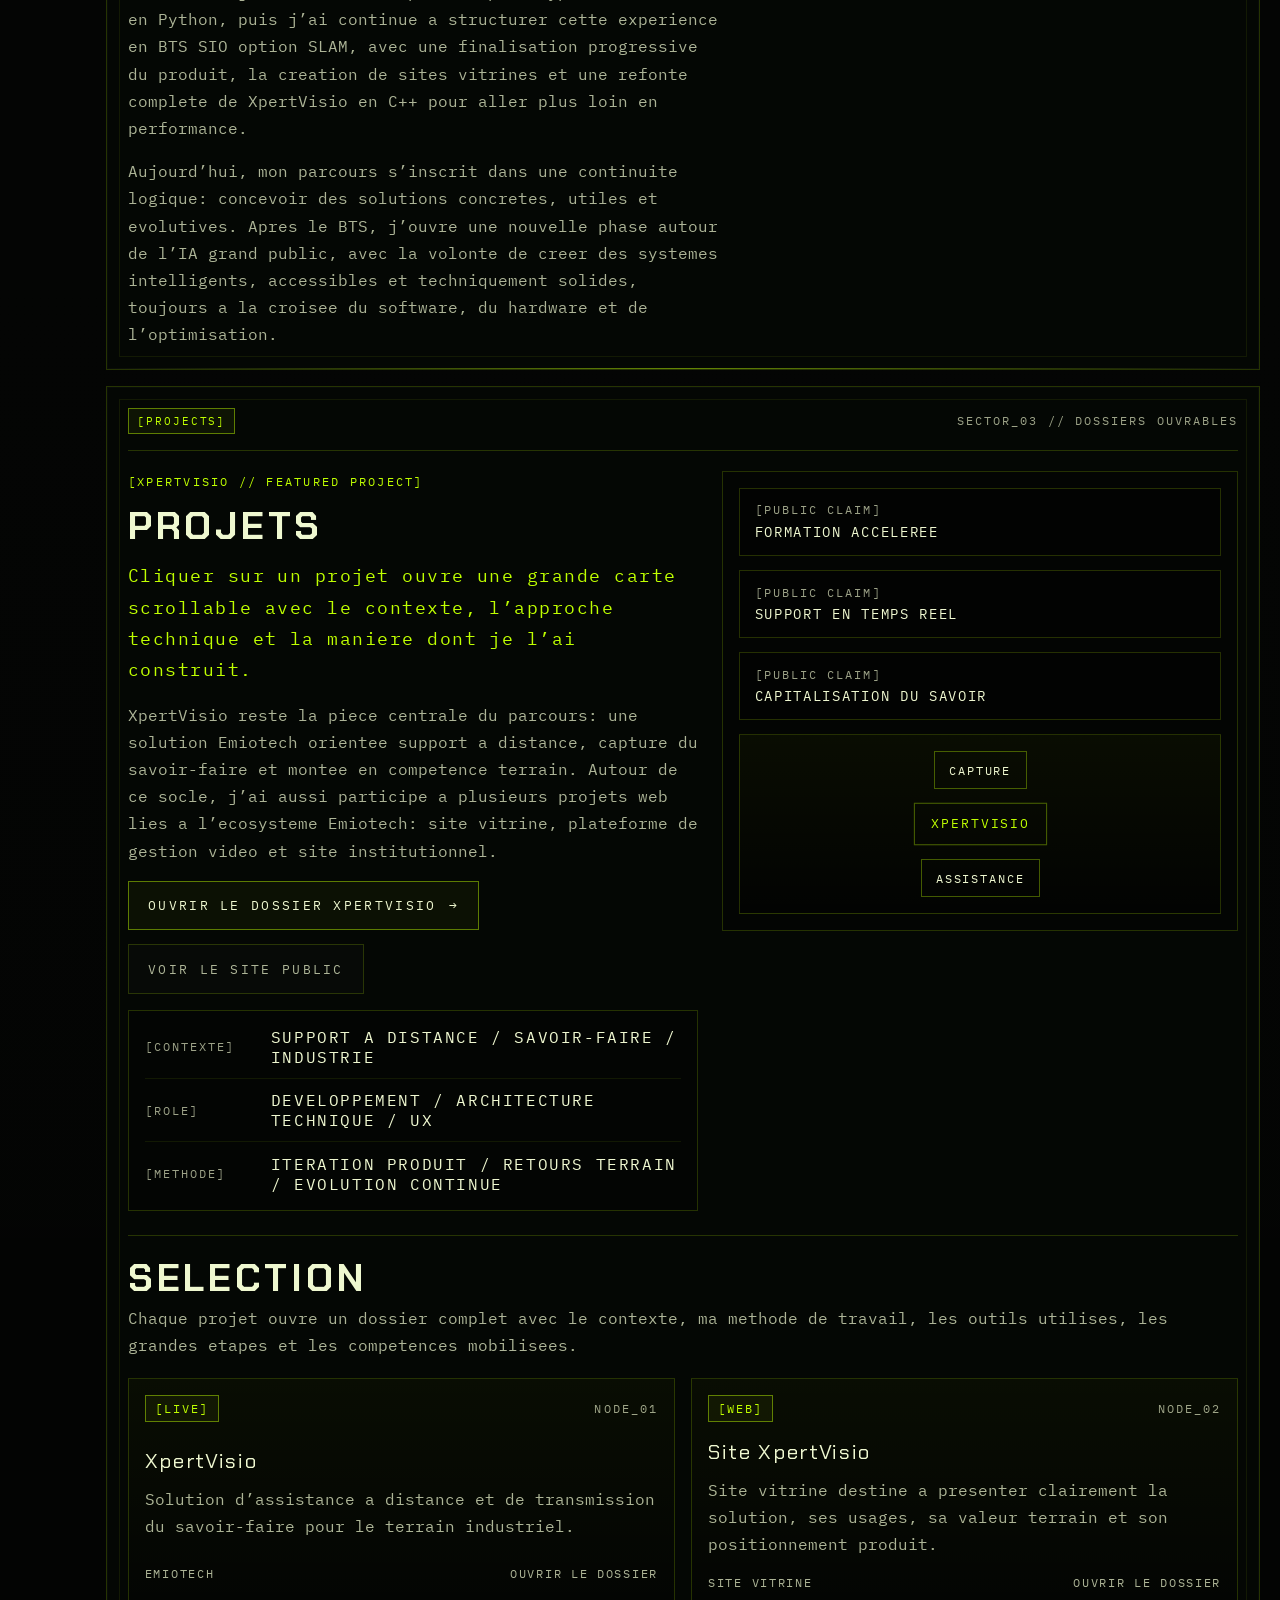
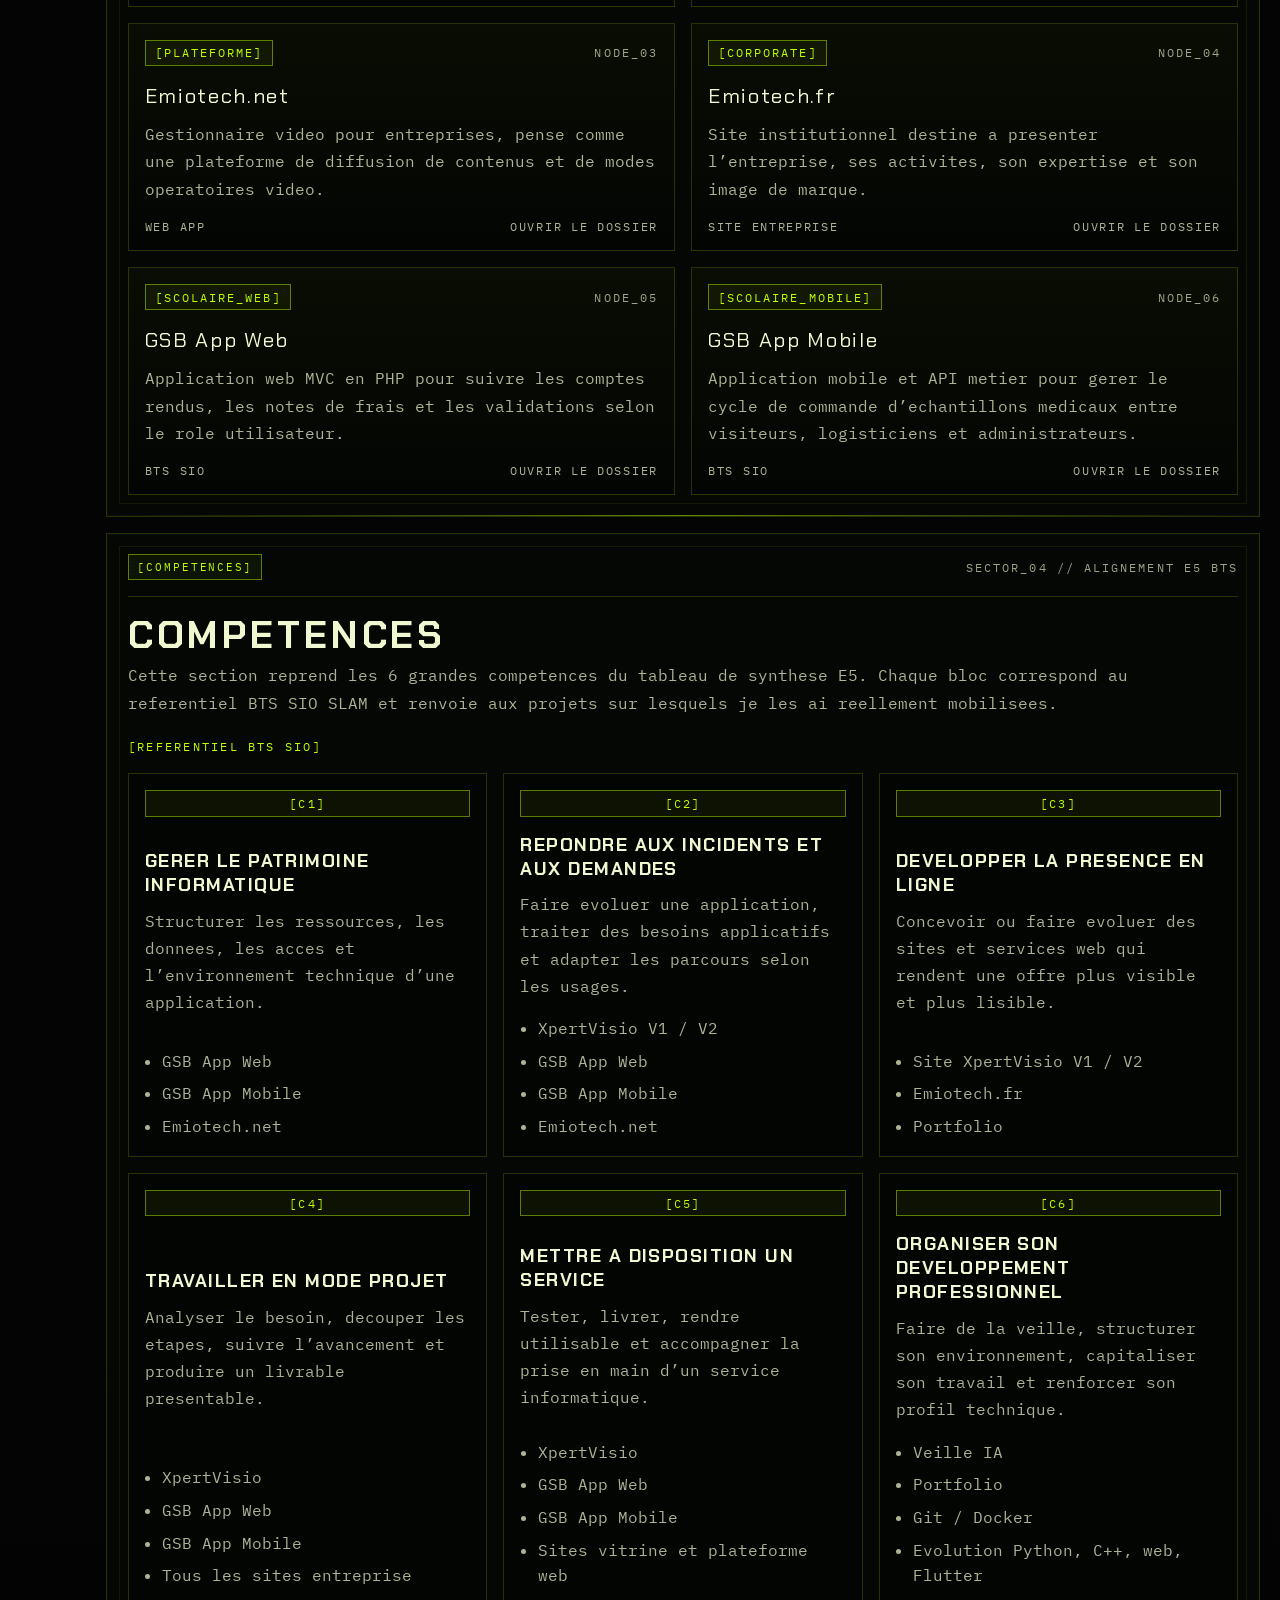
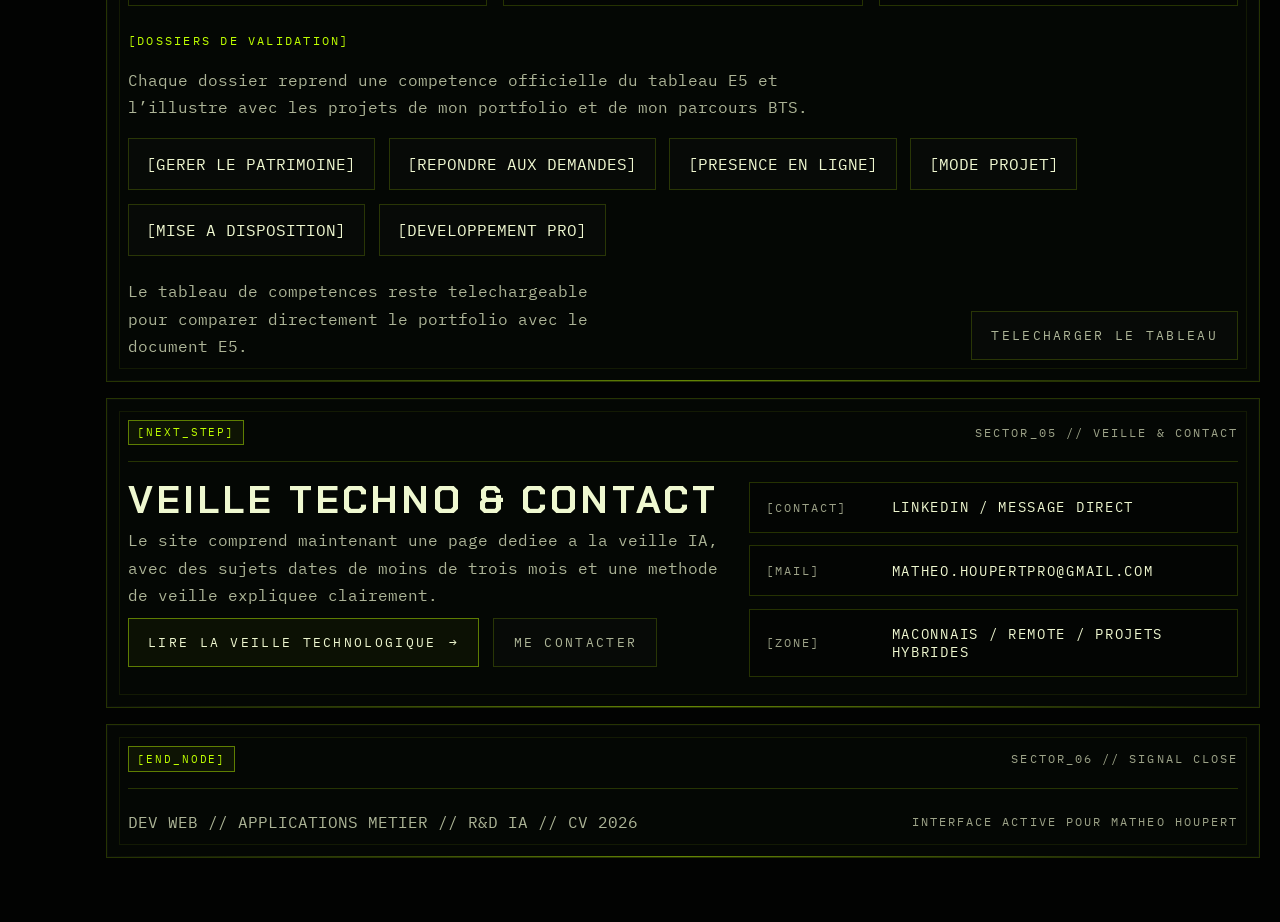
==== commit 5f4f5722: "competence-fait+veilletech-rework" ====
--- a/index.html
+++ b/index.html
@@ -204,32 +204,10 @@
         </div>
       </section>
 
-      <section class="skills panel reveal" id="skills">
-        <div class="panel-header">
-          <span class="system-tag">[COMPETENCES]</span>
-          <span class="meta-text">SECTOR_03 // VALIDATION PAR DOSSIER</span>
-        </div>
-        <div class="section-head">
-          <h3>COMPETENCES</h3>
-          <p>Chaque bouton ouvre une grande carte scrollable qui explique comment j&rsquo;ai valide la competence sur un projet ou dans un contexte terrain.</p>
-        </div>
-        <div class="skill-button-grid">
-          <button class="skill-pill detail-trigger" type="button" data-modal-template="skill-frontend" aria-haspopup="dialog">[FRONTEND WEB]</button>
-          <button class="skill-pill detail-trigger" type="button" data-modal-template="skill-apps" aria-haspopup="dialog">[APPLICATIONS METIER]</button>
-          <button class="skill-pill detail-trigger" type="button" data-modal-template="skill-backend" aria-haspopup="dialog">[BACKEND &amp; API]</button>
-          <button class="skill-pill detail-trigger" type="button" data-modal-template="skill-ia" aria-haspopup="dialog">[R&amp;D IA]</button>
-          <button class="skill-pill detail-trigger" type="button" data-modal-template="skill-ux" aria-haspopup="dialog">[UX TERRAIN]</button>
-        </div>
-        <div class="skills-footer">
-          <p class="skills-footnote">Le bouton juste a droite telecharge le tableau de competences dans un format HTML imprimable.</p>
-          <a class="button-secondary" href="tableau-competences-matheo-houpert.html" download="tableau-competences-matheo-houpert.html">TELECHARGER LE TABLEAU</a>
-        </div>
-      </section>
-
       <section class="project-showcase panel reveal" id="projects">
         <div class="panel-header">
           <span class="system-tag">[PROJECTS]</span>
-          <span class="meta-text">SECTOR_04 // DOSSIERS OUVRABLES</span>
+          <span class="meta-text">SECTOR_03 // DOSSIERS OUVRABLES</span>
         </div>
         <div class="project-layout">
           <div class="project-copy">
@@ -382,6 +360,116 @@
         </div>
       </section>
 
+      <section class="skills panel reveal" id="skills">
+        <div class="panel-header">
+          <span class="system-tag">[COMPETENCES]</span>
+          <span class="meta-text">SECTOR_04 // ALIGNEMENT E5 BTS</span>
+        </div>
+        <div class="section-head">
+          <h3>COMPETENCES</h3>
+          <p>Cette section reprend les 6 grandes competences du tableau de synthese E5. Chaque bloc correspond au referentiel BTS SIO SLAM et renvoie aux projets sur lesquels je les ai reellement mobilisees.</p>
+        </div>
+        <div class="skills-stack">
+          <div class="skills-block">
+            <p class="eyebrow">[REFERENTIEL BTS SIO]</p>
+            <div class="skills-panel skills-panel--project">
+              <article class="skill-card">
+                <span class="project-badge">[C1]</span>
+                <div class="skill-card-copy">
+                  <h4>Gerer le patrimoine informatique</h4>
+                  <p>Structurer les ressources, les donnees, les acces et l&rsquo;environnement technique d&rsquo;une application.</p>
+                </div>
+                <ul class="skill-card-list">
+                  <li>GSB App Web</li>
+                  <li>GSB App Mobile</li>
+                  <li>Emiotech.net</li>
+                </ul>
+              </article>
+              <article class="skill-card">
+                <span class="project-badge">[C2]</span>
+                <div class="skill-card-copy">
+                  <h4>Repondre aux incidents et aux demandes</h4>
+                  <p>Faire evoluer une application, traiter des besoins applicatifs et adapter les parcours selon les usages.</p>
+                </div>
+                <ul class="skill-card-list">
+                  <li>XpertVisio V1 / V2</li>
+                  <li>GSB App Web</li>
+                  <li>GSB App Mobile</li>
+                  <li>Emiotech.net</li>
+                </ul>
+              </article>
+              <article class="skill-card">
+                <span class="project-badge">[C3]</span>
+                <div class="skill-card-copy">
+                  <h4>Developper la presence en ligne</h4>
+                  <p>Concevoir ou faire evoluer des sites et services web qui rendent une offre plus visible et plus lisible.</p>
+                </div>
+                <ul class="skill-card-list">
+                  <li>Site XpertVisio V1 / V2</li>
+                  <li>Emiotech.fr</li>
+                  <li>Portfolio</li>
+                </ul>
+              </article>
+              <article class="skill-card">
+                <span class="project-badge">[C4]</span>
+                <div class="skill-card-copy">
+                  <h4>Travailler en mode projet</h4>
+                  <p>Analyser le besoin, decouper les etapes, suivre l&rsquo;avancement et produire un livrable presentable.</p>
+                </div>
+                <ul class="skill-card-list">
+                  <li>XpertVisio</li>
+                  <li>GSB App Web</li>
+                  <li>GSB App Mobile</li>
+                  <li>Tous les sites entreprise</li>
+                </ul>
+              </article>
+              <article class="skill-card">
+                <span class="project-badge">[C5]</span>
+                <div class="skill-card-copy">
+                  <h4>Mettre a disposition un service</h4>
+                  <p>Tester, livrer, rendre utilisable et accompagner la prise en main d&rsquo;un service informatique.</p>
+                </div>
+                <ul class="skill-card-list">
+                  <li>XpertVisio</li>
+                  <li>GSB App Web</li>
+                  <li>GSB App Mobile</li>
+                  <li>Sites vitrine et plateforme web</li>
+                </ul>
+              </article>
+              <article class="skill-card">
+                <span class="project-badge">[C6]</span>
+                <div class="skill-card-copy">
+                  <h4>Organiser son developpement professionnel</h4>
+                  <p>Faire de la veille, structurer son environnement, capitaliser son travail et renforcer son profil technique.</p>
+                </div>
+                <ul class="skill-card-list">
+                  <li>Veille IA</li>
+                  <li>Portfolio</li>
+                  <li>Git / Docker</li>
+                  <li>Evolution Python, C++, web, Flutter</li>
+                </ul>
+              </article>
+            </div>
+          </div>
+          <div class="skills-block">
+            <p class="eyebrow">[DOSSIERS DE VALIDATION]</p>
+            <p class="skills-block-intro">Chaque dossier reprend une competence officielle du tableau E5 et l&rsquo;illustre avec les projets de mon portfolio et de mon parcours BTS.</p>
+            <div class="skill-button-grid">
+              <button class="skill-pill detail-trigger" type="button" data-modal-template="skill-backend" aria-haspopup="dialog">[GERER LE PATRIMOINE]</button>
+              <button class="skill-pill detail-trigger" type="button" data-modal-template="skill-apps" aria-haspopup="dialog">[REPONDRE AUX DEMANDES]</button>
+              <button class="skill-pill detail-trigger" type="button" data-modal-template="skill-frontend" aria-haspopup="dialog">[PRESENCE EN LIGNE]</button>
+              <button class="skill-pill detail-trigger" type="button" data-modal-template="skill-ia" aria-haspopup="dialog">[MODE PROJET]</button>
+              <button class="skill-pill detail-trigger" type="button" data-modal-template="skill-ux" aria-haspopup="dialog">[MISE A DISPOSITION]</button>
+              <button class="skill-pill detail-trigger" type="button" data-modal-template="skill-devpro" aria-haspopup="dialog">[DEVELOPPEMENT PRO]</button>
+            </div>
+          </div>
+        </div>
+        <div class="skills-footer">
+          <p class="skills-footnote">Le tableau de competences reste telechargeable pour comparer directement le portfolio avec le document E5.</p>
+          <a class="button-secondary" href="BTS_SIO_Annexe_VI.5_Epreuve E5-Matheo-Houpert - Tableau de synthe.se_2026.xlsx" download="BTS_SIO_Annexe_VI.5_Epreuve E5-Matheo-Houpert - Tableau de synthe.se_2026.xlsx">TELECHARGER LE TABLEAU</a>
+        </div>
+      </section>
+
       <section class="about panel reveal" id="about">
         <div class="panel-header">
           <span class="system-tag">[NEXT_STEP]</span>
@@ -470,6 +558,15 @@
         <h4>Competences mobilisees</h4>
         <p>Ce projet m&rsquo;a permis de renforcer ma vision d&rsquo;ensemble: architecture applicative, logique metier, conception d&rsquo;interface, optimisation, adaptation a des contraintes techniques reelles et capacite a faire evoluer un produit dans le temps sans perdre sa coherence.</p>
       </div>
+      <div class="modal-section">
+        <h4>Correspondance BTS E5</h4>
+        <ul>
+          <li>Repondre aux incidents et aux demandes d&rsquo;assistance et d&rsquo;evolution</li>
+          <li>Travailler en mode projet</li>
+          <li>Mettre a disposition des utilisateurs un service informatique</li>
+          <li>Organiser son developpement professionnel</li>
+        </ul>
+      </div>
       <div class="modal-actions">
         <a class="button-secondary" href="https://xpertvisio.tech" target="_blank" rel="noreferrer">VISITER LE SITE DE XPERTVISIO</a>
       </div>
@@ -508,6 +605,15 @@
         <h4>Competences mobilisees</h4>
         <p>Ce projet illustre ma capacite a concevoir une interface de presentation claire, a traduire une offre technique en contenu comprensible et a construire une experience web qui soutient a la fois l&rsquo;image, la lisibilite et l&rsquo;objectif de conversion.</p>
       </div>
+      <div class="modal-section">
+        <h4>Correspondance BTS E5</h4>
+        <ul>
+          <li>Developper la presence en ligne de l&rsquo;organisation</li>
+          <li>Travailler en mode projet</li>
+          <li>Mettre a disposition des utilisateurs un service informatique</li>
+          <li>Organiser son developpement professionnel</li>
+        </ul>
+      </div>
       <div class="modal-actions">
         <a class="button-secondary" href="https://xpertvisio.tech" target="_blank" rel="noreferrer">VOIR LE SITE XPERTVISIO</a>
       </div>
@@ -546,6 +652,16 @@
         <h4>Competences mobilisees</h4>
         <p>Ce projet montre ma capacite a concevoir une plateforme metier, a organiser de l&rsquo;information riche, a penser une experience de consultation efficace et a construire une interface qui sert un objectif pratique avant tout.</p>
       </div>
+      <div class="modal-section">
+        <h4>Correspondance BTS E5</h4>
+        <ul>
+          <li>Gerer le patrimoine informatique</li>
+          <li>Repondre aux incidents et aux demandes d&rsquo;assistance et d&rsquo;evolution</li>
+          <li>Travailler en mode projet</li>
+          <li>Mettre a disposition des utilisateurs un service informatique</li>
+          <li>Organiser son developpement professionnel</li>
+        </ul>
+      </div>
     </article>
   </template>
 
@@ -581,6 +697,15 @@
         <h4>Competences mobilisees</h4>
         <p>Ce projet met en avant ma capacite a produire un site corporate propre et credible, a valoriser une structure par le web et a construire une interface qui sert autant la comprehension que la presentation professionnelle.</p>
       </div>
+      <div class="modal-section">
+        <h4>Correspondance BTS E5</h4>
+        <ul>
+          <li>Developper la presence en ligne de l&rsquo;organisation</li>
+          <li>Travailler en mode projet</li>
+          <li>Mettre a disposition des utilisateurs un service informatique</li>
+          <li>Organiser son developpement professionnel</li>
+        </ul>
+      </div>
       <div class="modal-actions">
         <a class="button-secondary" href="https://emiotech.fr" target="_blank" rel="noreferrer">VOIR LE SITE EMIOTECH</a>
       </div>
@@ -619,6 +744,16 @@
         <h4>Competences mobilisees</h4>
         <p>Ce projet m&rsquo;a fait progresser sur la conception d&rsquo;une application multi-roles, la modelisation de flux metier, la gestion d&rsquo;etats, l&rsquo;architecture MVC, l&rsquo;interaction avec une base relationnelle et la capacite a produire une application pedagogique complete, demonstrable et logique dans son comportement.</p>
       </div>
+      <div class="modal-section">
+        <h4>Correspondance BTS E5</h4>
+        <ul>
+          <li>Gerer le patrimoine informatique</li>
+          <li>Repondre aux incidents et aux demandes d&rsquo;assistance et d&rsquo;evolution</li>
+          <li>Travailler en mode projet</li>
+          <li>Mettre a disposition des utilisateurs un service informatique</li>
+          <li>Organiser son developpement professionnel</li>
+        </ul>
+      </div>
     </article>
   </template>
 
@@ -654,6 +789,16 @@
         <h4>Competences mobilisees</h4>
         <p>Ce projet met en avant ma capacite a concevoir une application mobile connectee a un backend moderne, a structurer des flux metier multi-utilisateurs, a gerer l&rsquo;authentification et les droits, et a penser la tracabilite d&rsquo;un systeme de stock et de commande de bout en bout.</p>
       </div>
+      <div class="modal-section">
+        <h4>Correspondance BTS E5</h4>
+        <ul>
+          <li>Gerer le patrimoine informatique</li>
+          <li>Repondre aux incidents et aux demandes d&rsquo;assistance et d&rsquo;evolution</li>
+          <li>Travailler en mode projet</li>
+          <li>Mettre a disposition des utilisateurs un service informatique</li>
+          <li>Organiser son developpement professionnel</li>
+        </ul>
+      </div>
     </article>
   </template>
 
@@ -661,12 +806,16 @@
     <article class="modal-article">
       <div class="modal-headline">
         <p class="eyebrow">[COMPETENCE_01]</p>
-        <h3 id="detailModalTitle">Frontend Web</h3>
-        <p class="modal-lead">Je valide cette competence en transformant des besoins flous en interfaces claires, lisibles et utiles.</p>
+        <h3 id="detailModalTitle">Developper la presence en ligne</h3>
+        <p class="modal-lead">Je valide cette competence en concevant et en faisant evoluer des services web qui rendent une organisation, une offre ou un produit plus visibles et plus lisibles.</p>
       </div>
       <div class="modal-section">
         <h4>Comment je l&rsquo;ai validee</h4>
-        <p>Je la valide en construisant des pages publiques, des dashboards et des outils internes qui doivent etre compris vite. Je travaille la hierarchie de l&rsquo;information, l&rsquo;ergonomie mobile et la coherence visuelle pour que l&rsquo;utilisateur sache immediatement quoi faire.</p>
+        <p>Je la valide sur le site XpertVisio, Emiotech.fr, le portfolio et plus largement sur les interfaces web que j&rsquo;ai construites pour presenter une solution ou une organisation. J&rsquo;y travaille la clarte du message, la hierarchie de l&rsquo;information, le responsive et la coherence entre contenu, image et objectif de communication.</p>
+      </div>
+      <div class="modal-section">
+        <h4>Ce que cela montre dans un cadre BTS</h4>
+        <p>Cette competence montre ma capacite a contribuer a la visibilite numerique d&rsquo;une structure, a faire evoluer un site web et a produire un rendu qui sert a la fois la communication, l&rsquo;experience utilisateur et l&rsquo;usage reel.</p>
       </div>
     </article>
   </template>
@@ -675,12 +824,16 @@
     <article class="modal-article">
       <div class="modal-headline">
         <p class="eyebrow">[COMPETENCE_02]</p>
-        <h3 id="detailModalTitle">Applications Metier</h3>
-        <p class="modal-lead">Je valide cette competence en concevant des outils qui servent un usage precis et un environnement de travail reel.</p>
+        <h3 id="detailModalTitle">Repondre aux incidents et aux demandes</h3>
+        <p class="modal-lead">Je valide cette competence en faisant evoluer des applications selon les besoins des utilisateurs, des roles et des traitements attendus.</p>
       </div>
       <div class="modal-section">
         <h4>Comment je l&rsquo;ai validee</h4>
-        <p>Je pars des gestes metier, des moments d&rsquo;urgence et du niveau d&rsquo;autonomie attendu. Ensuite, je construis des applications qui tiennent compte du temps, du contexte et de la fiabilite necessaire pour etre utiles dans le quotidien.</p>
+        <p>Je la valide avec XpertVisio, GSB App Web, GSB App Mobile et Emiotech.net. Sur ces projets, il a fallu traiter des besoins applicatifs concrets, faire evoluer les parcours, adapter les actions autorisees selon le role et rendre les outils plus utiles au quotidien.</p>
+      </div>
+      <div class="modal-section">
+        <h4>Ce que cela montre dans un cadre BTS</h4>
+        <p>Cette competence met en avant ma capacite a comprendre une demande, a la traduire en evolution applicative et a produire une reponse coherente sur la partie fonctionnelle comme sur la partie technique.</p>
       </div>
     </article>
   </template>
@@ -689,12 +842,16 @@
     <article class="modal-article">
       <div class="modal-headline">
         <p class="eyebrow">[COMPETENCE_03]</p>
-        <h3 id="detailModalTitle">Backend &amp; API</h3>
-        <p class="modal-lead">Je valide cette competence en structurant la donnee et les flux qui rendent les interfaces vraiment exploitables.</p>
+        <h3 id="detailModalTitle">Gerer le patrimoine informatique</h3>
+        <p class="modal-lead">Je valide cette competence en structurant les ressources techniques, les donnees, les habilitations et l&rsquo;environnement necessaire au bon fonctionnement d&rsquo;un service.</p>
       </div>
       <div class="modal-section">
         <h4>Comment je l&rsquo;ai validee</h4>
-        <p>Derriere une interface propre, il faut une logique fiable. J&rsquo;ai appris a organiser les donnees, a penser les echanges et a garder une architecture lisible pour permettre au produit d&rsquo;evoluer sans repartir de zero.</p>
+        <p>Je la valide avec GSB App Web, GSB App Mobile et Emiotech.net. Ces projets m&rsquo;ont amené a gerer les donnees, les roles, les environnements de lancement, l&rsquo;authentification, les stocks, les medias, les tables relationnelles et les droits d&rsquo;acces selon les utilisateurs.</p>
+      </div>
+      <div class="modal-section">
+        <h4>Ce que cela montre dans un cadre BTS</h4>
+        <p>Cette competence prouve que je peux organiser la base technique d&rsquo;un service: modelisation, gestion des ressources, niveaux d&rsquo;habilitation, environnement de travail et fiabilite des donnees sur lesquelles repose l&rsquo;application.</p>
       </div>
     </article>
   </template>
@@ -703,12 +860,16 @@
     <article class="modal-article">
       <div class="modal-headline">
         <p class="eyebrow">[COMPETENCE_04]</p>
-        <h3 id="detailModalTitle">R&amp;D IA</h3>
-        <p class="modal-lead">Je valide cette competence en testant l&rsquo;IA comme une brique de travail concrete, pas comme un simple effet visuel.</p>
+        <h3 id="detailModalTitle">Gestion de projet</h3>
+        <p class="modal-lead">Je valide cette competence en analysant le besoin, en planifiant les etapes et en faisant avancer un projet selon des priorites reelles.</p>
       </div>
       <div class="modal-section">
         <h4>Comment je l&rsquo;ai validee</h4>
-        <p>Je fais de la veille, j&rsquo;observe les evolutions des modeles et je les traduis en cas d&rsquo;usage utiles: recherche assistee, guidage contextuel, aide a la decision ou enrichissement d&rsquo;outils metier. Mon reflexe est toujours de cadrer la valeur avant la technologie.</p>
+        <p>Je la valide sur XpertVisio, sur les sites entreprise et sur les projets GSB. Dans chacun de ces projets, j&rsquo;ai du passer par une phase d&rsquo;analyse, structurer les taches, prioriser les fonctions importantes et faire evoluer le livrable jusqu&rsquo;a une version presentable et coherente.</p>
+      </div>
+      <div class="modal-section">
+        <h4>Ce que cela montre dans un cadre BTS</h4>
+        <p>Cette competence montre que je sais travailler en mode projet: comprendre un objectif, organiser une progression, suivre une logique de realisation et justifier mes choix dans un contexte de production ou de formation.</p>
       </div>
     </article>
   </template>
@@ -717,12 +878,34 @@
     <article class="modal-article">
       <div class="modal-headline">
         <p class="eyebrow">[COMPETENCE_05]</p>
-        <h3 id="detailModalTitle">UX Terrain</h3>
-        <p class="modal-lead">Je valide cette competence en pensant les ecrans depuis les usages terrain, et non depuis une logique purement theorique.</p>
+        <h3 id="detailModalTitle">Mettre a disposition un service</h3>
+        <p class="modal-lead">Je valide cette competence en testant, en livrant et en rendant utilisable un service informatique par ses utilisateurs.</p>
       </div>
       <div class="modal-section">
         <h4>Comment je l&rsquo;ai validee</h4>
-        <p>Quand un outil est utilise dans un contexte tendu, l&rsquo;UX doit aller droit au but. Je travaille donc les parcours autour des informations critiques, des actions prioritaires et d&rsquo;une prise en main immediate, avec le moins de friction possible.</p>
+        <p>Je la valide en particulier sur XpertVisio, GSB App Web, GSB App Mobile, les sites entreprise et Emiotech.net. J&rsquo;y travaille la stabilite des parcours, les tests des cas importants, la demonstration du service, l&rsquo;accessibilite des fonctions principales et la clarte de prise en main.</p>
+      </div>
+      <div class="modal-section">
+        <h4>Ce que cela montre dans un cadre BTS</h4>
+        <p>Cette competence met en avant ma capacite a ne pas m&rsquo;arreter au code seul: il faut aussi verifier, rendre exploitable, presenter correctement et faire en sorte que le service puisse etre utilise dans de bonnes conditions.</p>
+      </div>
+    </article>
+  </template>
+
+  <template id="skill-devpro">
+    <article class="modal-article">
+      <div class="modal-headline">
+        <p class="eyebrow">[COMPETENCE_06]</p>
+        <h3 id="detailModalTitle">Organiser son developpement professionnel</h3>
+        <p class="modal-lead">Je valide cette competence en faisant de la veille, en structurant mon environnement de travail et en faisant evoluer mon profil technique au fil des projets.</p>
+      </div>
+      <div class="modal-section">
+        <h4>Comment je l&rsquo;ai validee</h4>
+        <p>Je la valide par ma veille IA, par la construction de mon portfolio, par l&rsquo;usage de Git et Docker, ainsi que par ma progression continue sur Python, C++, PHP, Flutter, FastAPI et le web. Chaque projet me sert aussi de support d&rsquo;apprentissage et de professionnalisation.</p>
+      </div>
+      <div class="modal-section">
+        <h4>Ce que cela montre dans un cadre BTS</h4>
+        <p>Cette competence montre que je sais faire evoluer mon environnement, capitaliser ce que j&rsquo;apprends, construire une identite professionnelle lisible et rester dans une dynamique de progression au-dela d&rsquo;un seul projet ponctuel.</p>
       </div>
     </article>
   </template>
--- a/styles.css
+++ b/styles.css
@@ -877,6 +877,24 @@
   gap: 1rem;
 }
 
+.skills-stack,
+.skills-block {
+  display: grid;
+  gap: 1rem;
+}
+
+.skills-stack {
+  gap: 1.5rem;
+}
+
+.skills-panel--tech {
+  grid-template-columns: repeat(5, minmax(0, 1fr));
+}
+
+.skills-panel--project {
+  grid-template-columns: repeat(3, minmax(0, 1fr));
+}
+
 .skill-button-grid {
   display: flex;
   flex-wrap: wrap;
@@ -914,6 +932,27 @@
     border-color var(--transition),
     box-shadow var(--transition),
     transform var(--transition);
+}
+
+.skill-card-copy {
+  display: grid;
+  gap: 0.65rem;
+}
+
+.skill-card-list {
+  display: grid;
+  gap: 0.45rem;
+  padding-left: 1.1rem;
+  color: var(--text-dim);
+}
+
+.skill-card-list li {
+  line-height: 1.6;
+  text-transform: none;
+}
+
+.skills-block-intro {
+  max-width: 74ch;
 }
 
 .skill-card h4 {
@@ -1390,6 +1429,11 @@
 @media (max-width: 1100px) {
   .skills-panel {
     grid-template-columns: repeat(3, minmax(0, 1fr));
+  }
+
+  .skills-panel--tech,
+  .skills-panel--project {
+    grid-template-columns: repeat(2, minmax(0, 1fr));
   }
 
   .hero-grid,
@@ -1475,6 +1519,12 @@
     flex-direction: column;
     align-items: flex-start;
   }
+
+  /* Fallback mobile: si l'observer rate, les sections restent visibles */
+  .reveal {
+    opacity: 1;
+    transform: none;
+  }
 }
 
 @media (max-width: 680px) {
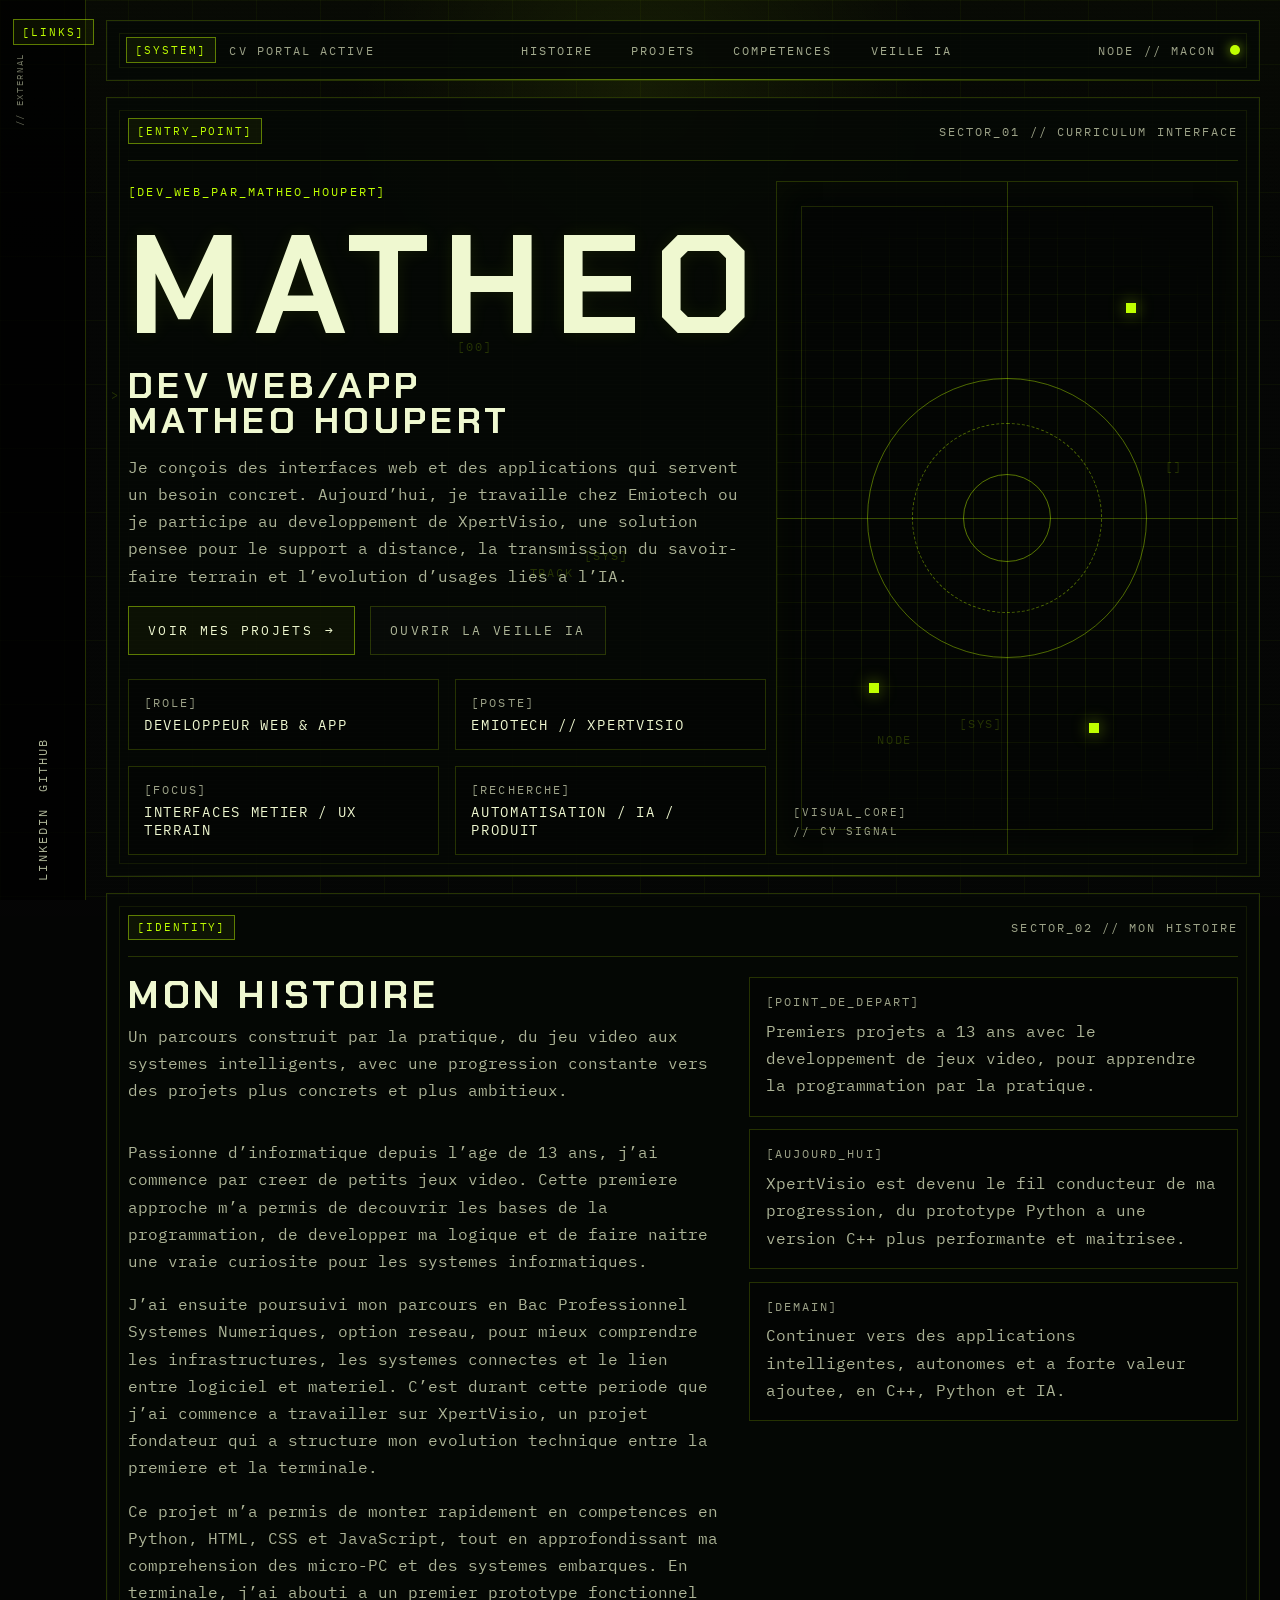
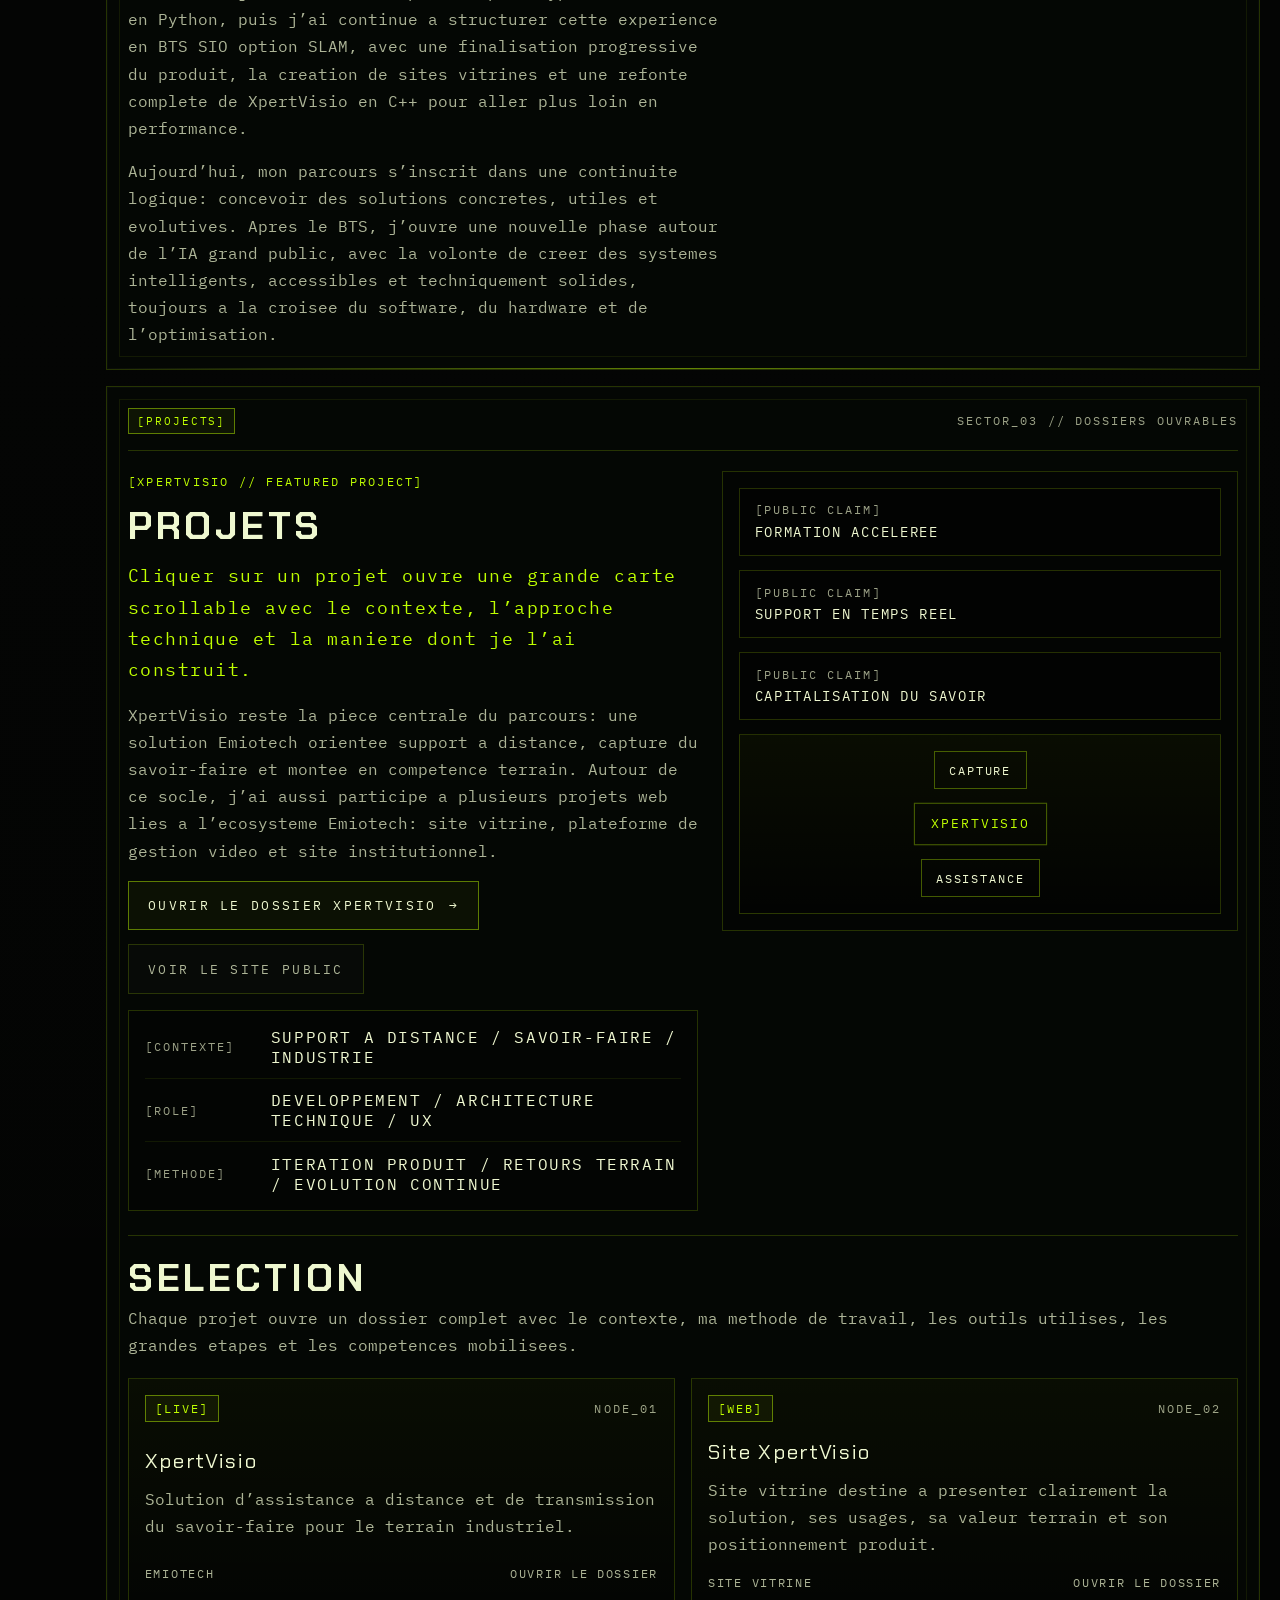
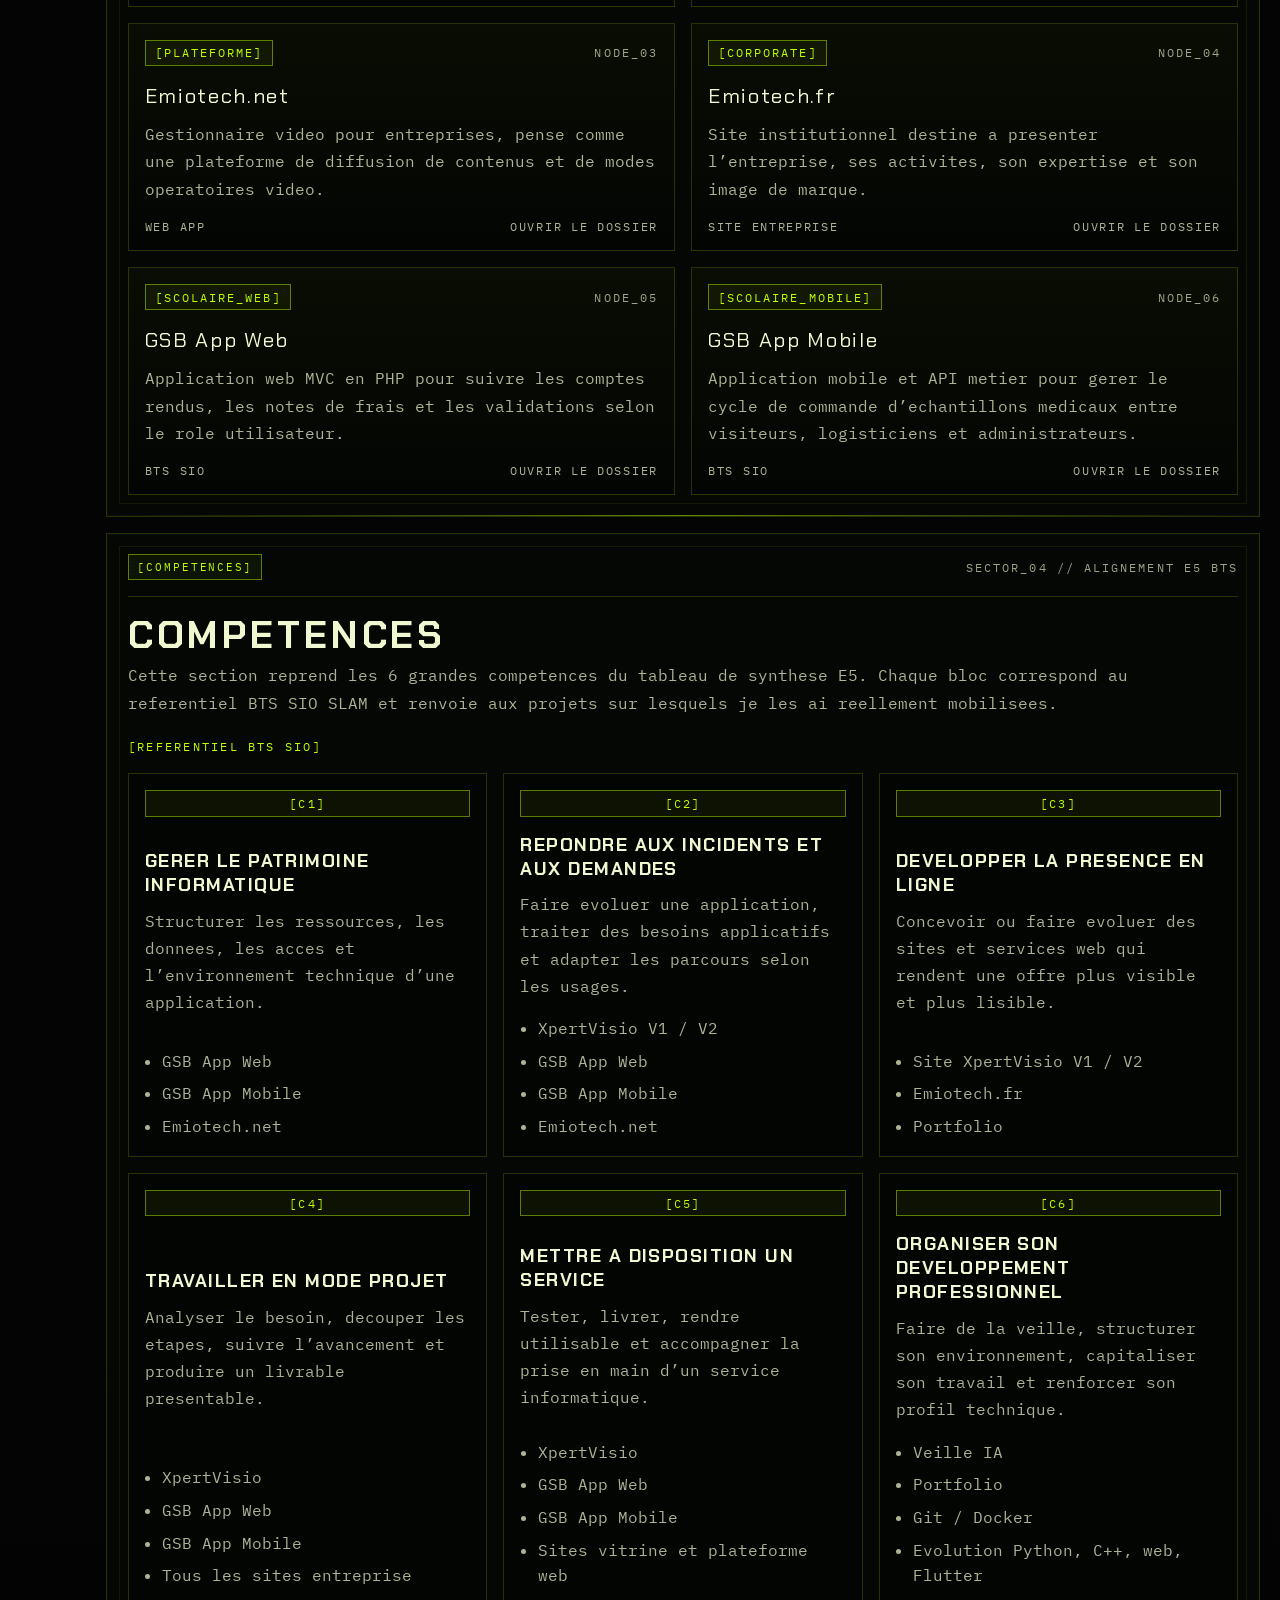
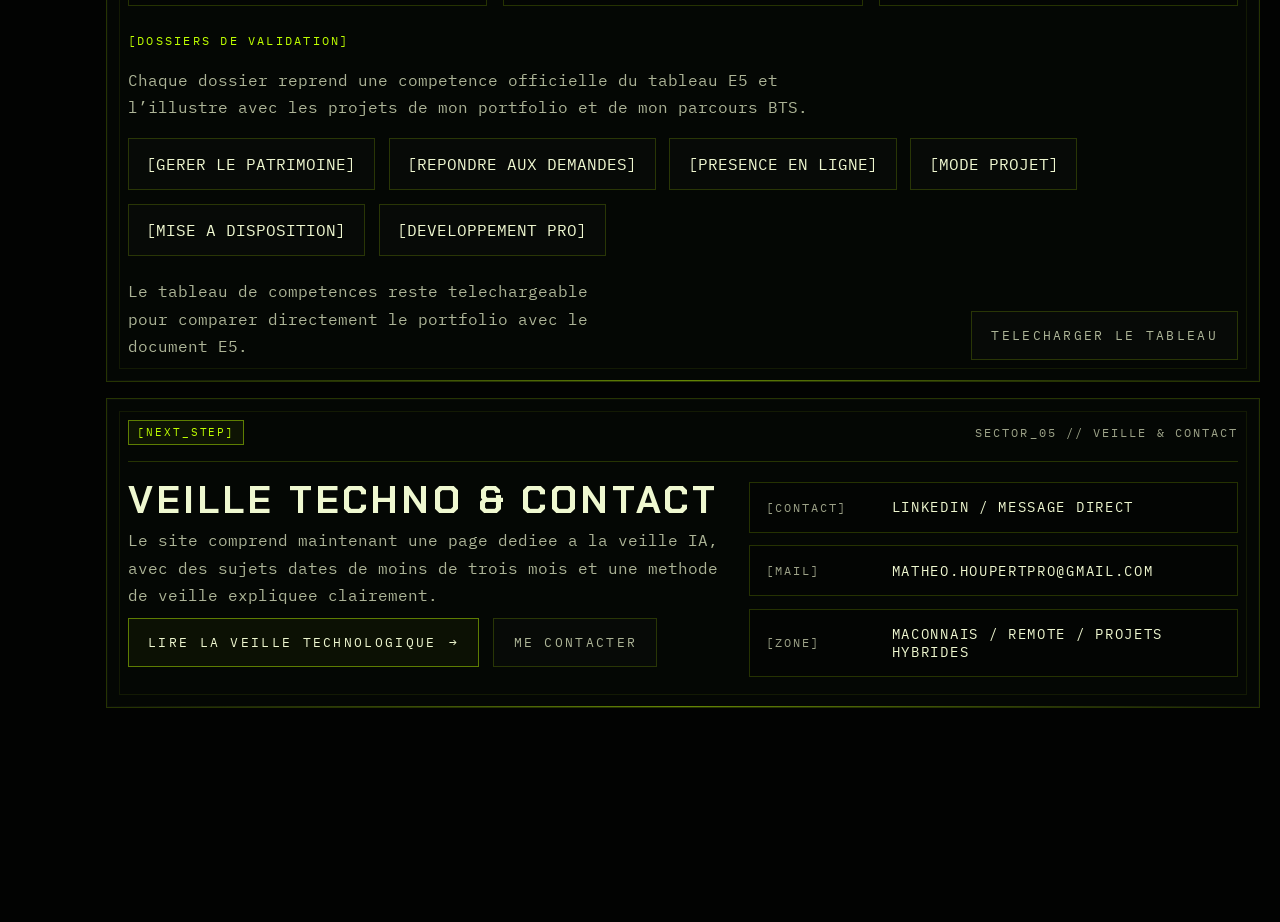
==== commit ec040ed3: "changement titre" ====
--- a/index.html
+++ b/index.html
@@ -3,7 +3,7 @@
 <head>
   <meta charset="UTF-8">
   <meta name="viewport" content="width=device-width, initial-scale=1.0">
-  <title>Dev Web par Matheo Houpert</title>
+  <title>Dev Web/App Matheo Houpert</title>
   <meta
     name="description"
     content="CV interactif de Matheo Houpert, developpeur web et application chez Emiotech, autour de projets web, d'interfaces metier et de R&amp;D IA."
@@ -100,7 +100,7 @@
           <div class="hero-copy">
             <p class="eyebrow">[DEV_WEB_PAR_MATHEO_HOUPERT]</p>
             <h1 class="glitch-title" data-text="MATHEO">MATHEO</h1>
-            <h2 class="hero-subtitle">DEV WEB PAR MATHEO HOUPERT</h2>
+            <h2 class="hero-subtitle">DEV WEB/APP MATHEO HOUPERT</h2>
             <p class="hero-text">
               Je con&ccedil;ois des interfaces web et des applications qui servent un besoin concret.
               Aujourd&rsquo;hui, je travaille chez Emiotech ou je participe au developpement
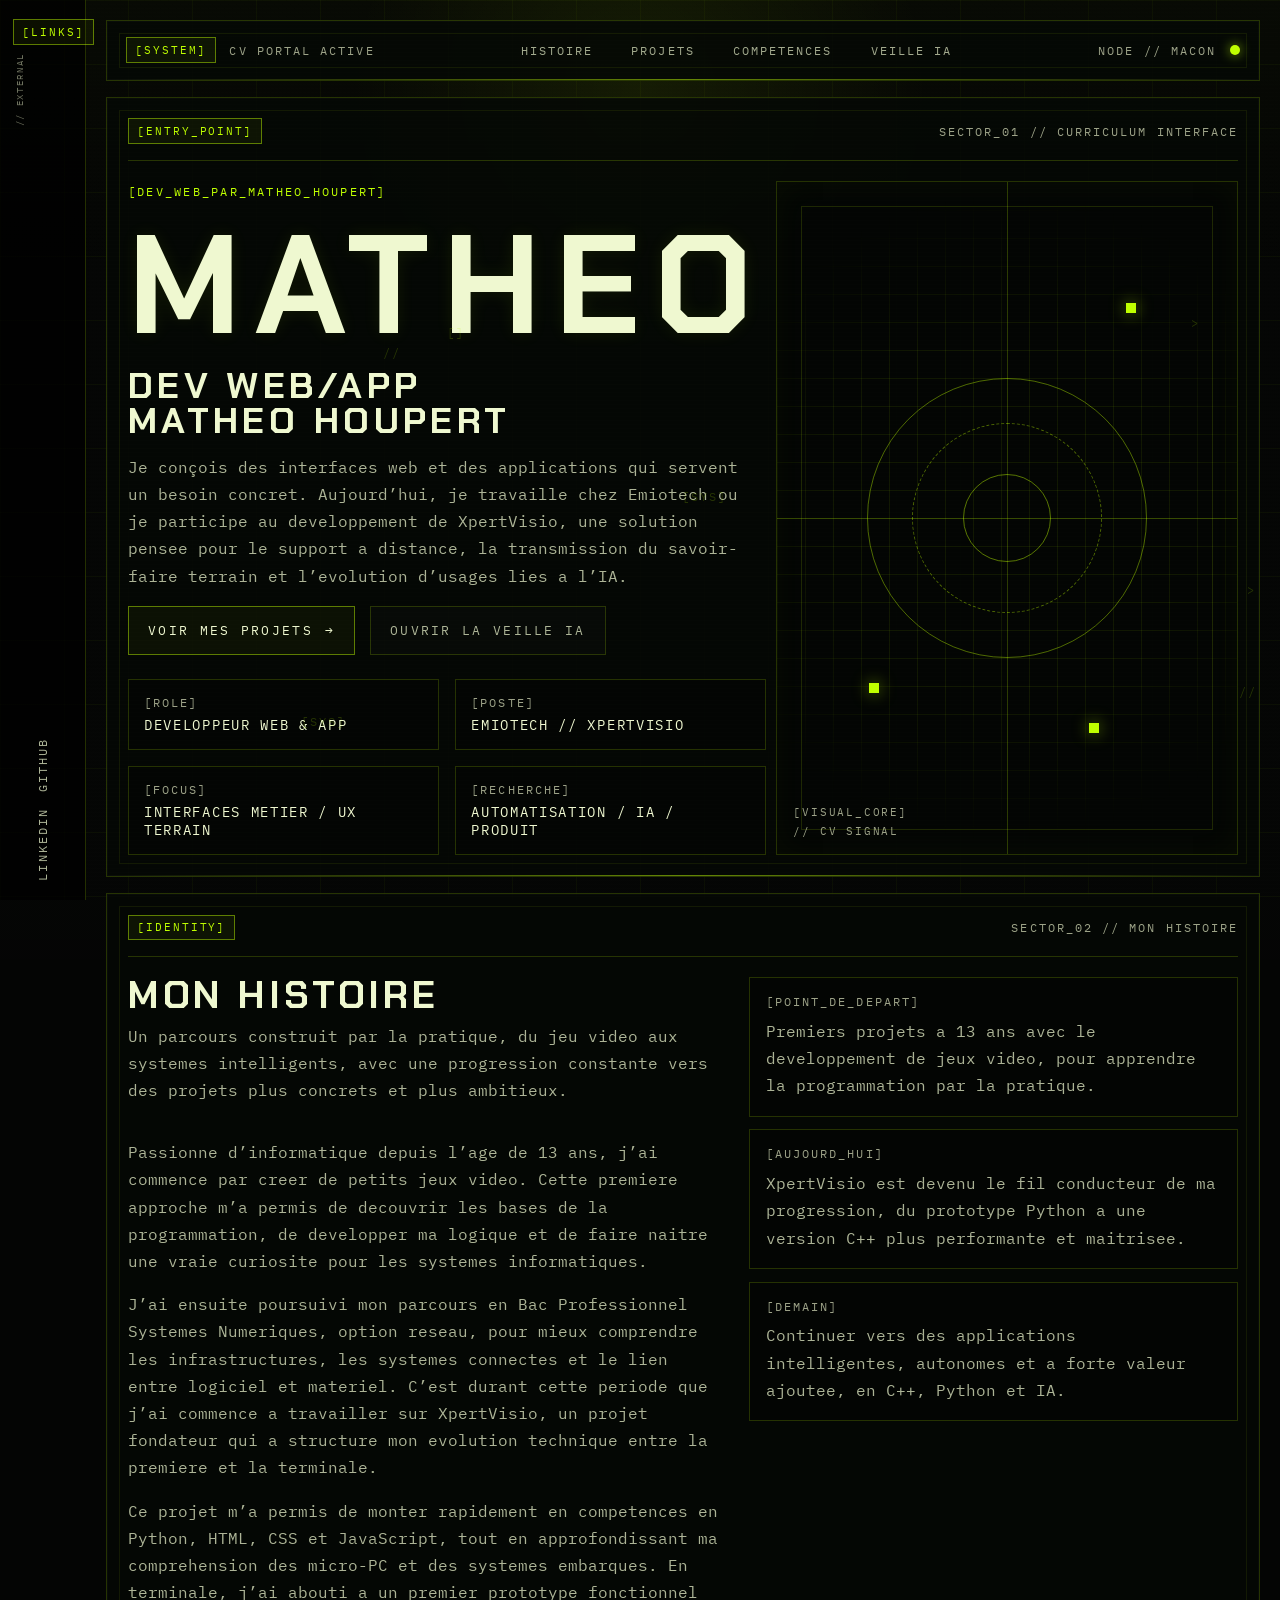
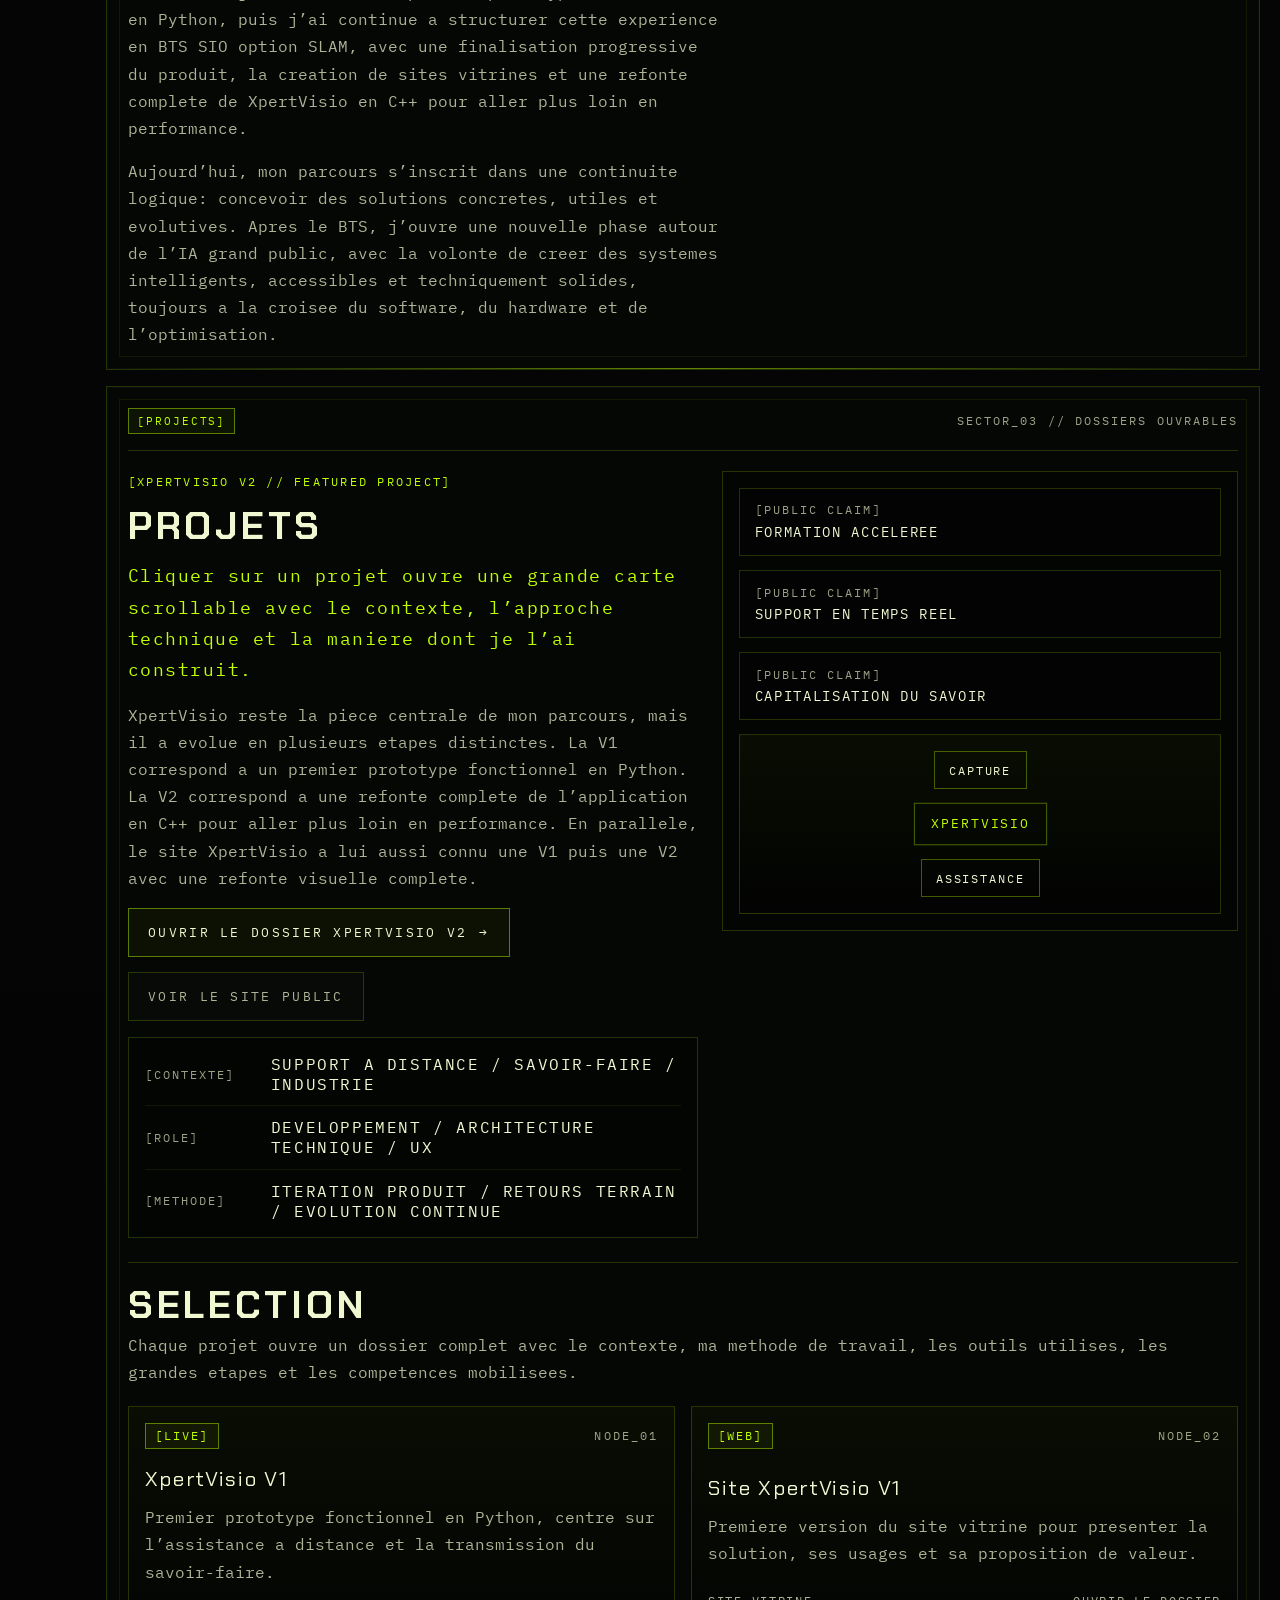
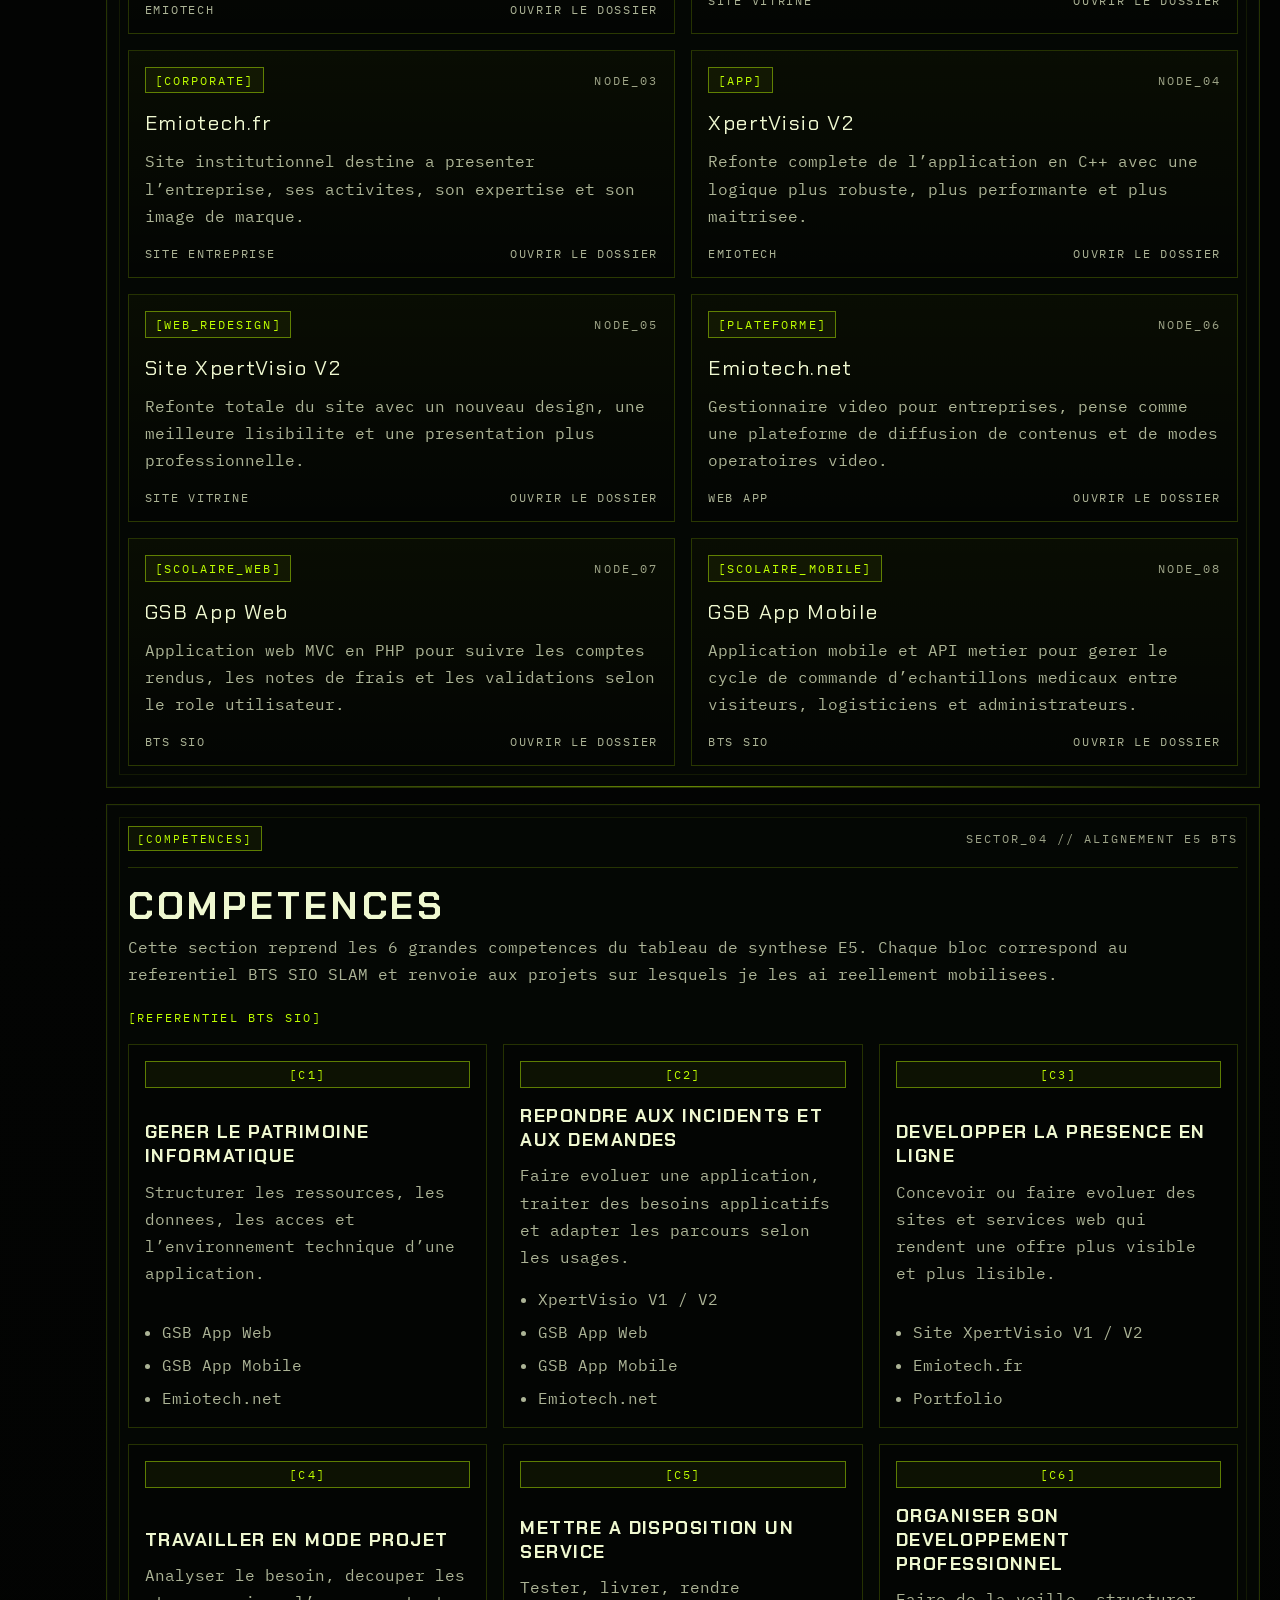
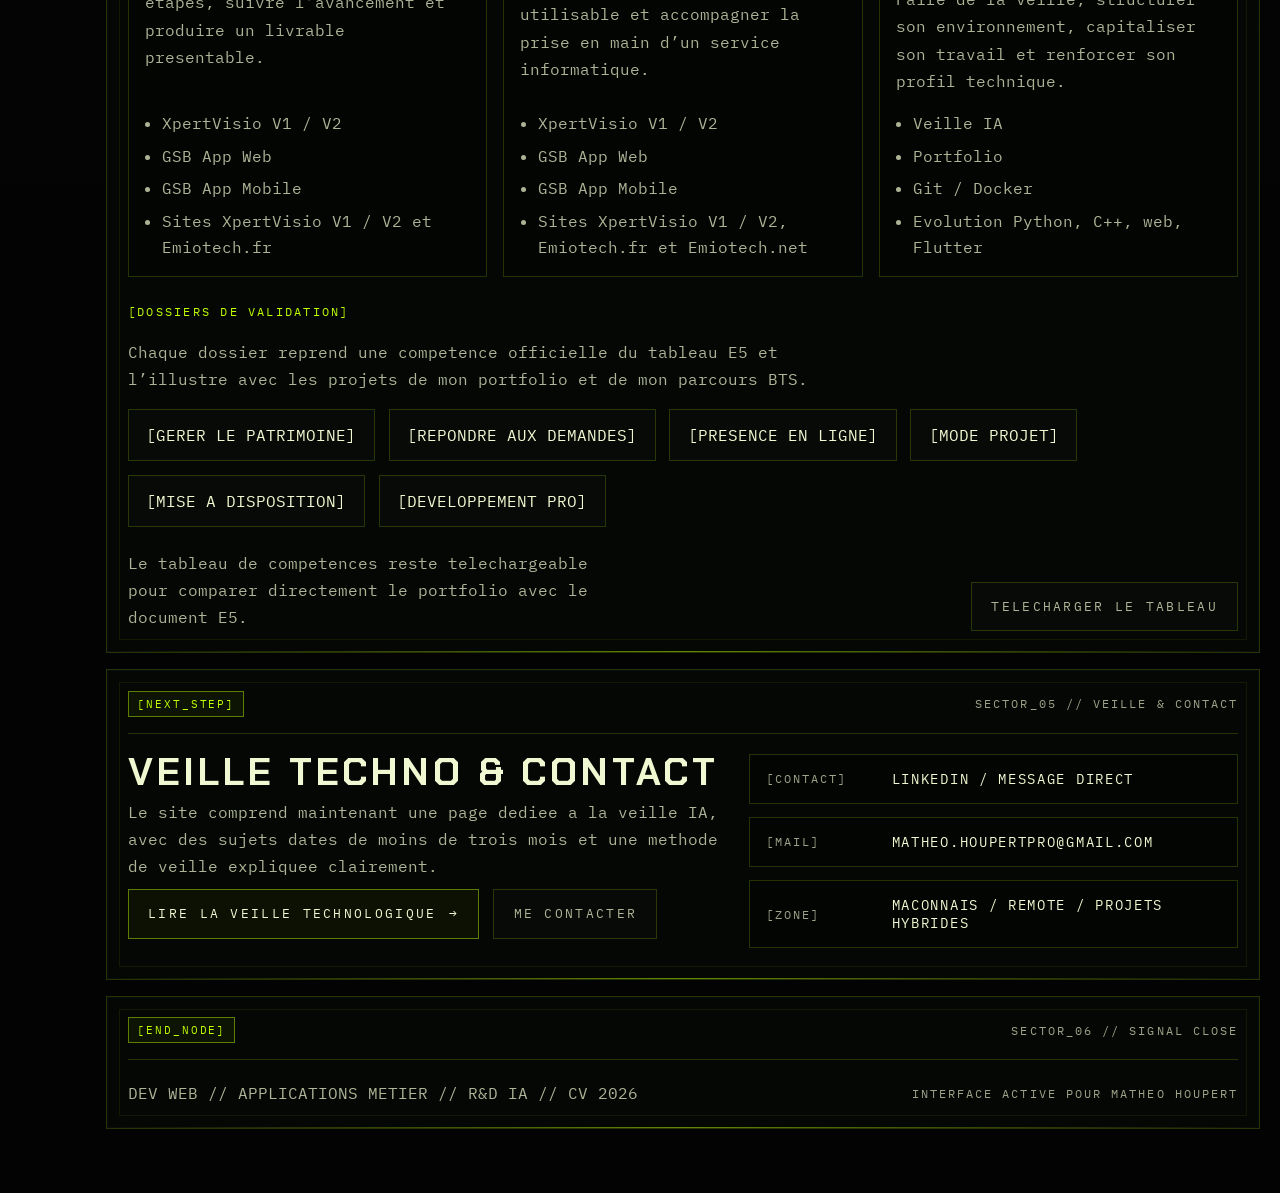
==== commit 60032461: "changement competences dans projet" ====
--- a/index.html
+++ b/index.html
@@ -211,18 +211,18 @@
         </div>
         <div class="project-layout">
           <div class="project-copy">
-            <p class="eyebrow">[XPERTVISIO // FEATURED PROJECT]</p>
+            <p class="eyebrow">[XPERTVISIO V2 // FEATURED PROJECT]</p>
             <h3>PROJETS</h3>
             <p class="project-text">Cliquer sur un projet ouvre une grande carte scrollable avec le contexte, l&rsquo;approche technique et la maniere dont je l&rsquo;ai construit.</p>
             <p class="project-detail">
-              XpertVisio reste la piece centrale du parcours: une solution Emiotech orientee support a distance,
-              capture du savoir-faire et montee en competence terrain. Autour de ce socle, j&rsquo;ai aussi participe
-              a plusieurs projets web lies a l&rsquo;ecosysteme Emiotech: site vitrine, plateforme de gestion video et
-              site institutionnel.
+              XpertVisio reste la piece centrale de mon parcours, mais il a evolue en plusieurs etapes distinctes.
+              La V1 correspond a un premier prototype fonctionnel en Python. La V2 correspond a une refonte complete
+              de l&rsquo;application en C++ pour aller plus loin en performance. En parallele, le site XpertVisio a lui
+              aussi connu une V1 puis une V2 avec une refonte visuelle complete.
             </p>
             <div class="project-actions">
-              <button class="button-primary detail-trigger" type="button" data-modal-template="project-xpertvisio" aria-haspopup="dialog">
-                OUVRIR LE DOSSIER XPERTVISIO <span>&rarr;</span>
+              <button class="button-primary detail-trigger" type="button" data-modal-template="project-xpertvisio-v2" aria-haspopup="dialog">
+                OUVRIR LE DOSSIER XPERTVISIO V2 <span>&rarr;</span>
               </button>
               <a class="button-secondary" href="https://xpertvisio.tech" target="_blank" rel="noreferrer">VOIR LE SITE PUBLIC</a>
             </div>
@@ -267,14 +267,14 @@
             <p>Chaque projet ouvre un dossier complet avec le contexte, ma methode de travail, les outils utilises, les grandes etapes et les competences mobilisees.</p>
           </div>
           <div class="project-grid">
-            <button class="project-card detail-trigger" type="button" data-modal-template="project-xpertvisio" aria-haspopup="dialog">
+            <button class="project-card detail-trigger" type="button" data-modal-template="project-xpertvisio-v1" aria-haspopup="dialog">
               <span class="project-card-head">
                 <span class="project-badge">[LIVE]</span>
                 <span class="project-card-index">NODE_01</span>
               </span>
               <span class="project-card-copy">
-                <span class="project-card-title">XpertVisio</span>
-                <span class="project-card-text">Solution d&rsquo;assistance a distance et de transmission du savoir-faire pour le terrain industriel.</span>
+                <span class="project-card-title">XpertVisio V1</span>
+                <span class="project-card-text">Premier prototype fonctionnel en Python, centre sur l&rsquo;assistance a distance et la transmission du savoir-faire.</span>
               </span>
               <span class="project-card-meta">
                 <span>EMIOTECH</span>
@@ -282,14 +282,14 @@
               </span>
             </button>
 
-            <button class="project-card detail-trigger" type="button" data-modal-template="project-xpertvisio-site" aria-haspopup="dialog">
+            <button class="project-card detail-trigger" type="button" data-modal-template="project-xpertvisio-site-v1" aria-haspopup="dialog">
               <span class="project-card-head">
                 <span class="project-badge">[WEB]</span>
                 <span class="project-card-index">NODE_02</span>
               </span>
               <span class="project-card-copy">
-                <span class="project-card-title">Site XpertVisio</span>
-                <span class="project-card-text">Site vitrine destine a presenter clairement la solution, ses usages, sa valeur terrain et son positionnement produit.</span>
+                <span class="project-card-title">Site XpertVisio V1</span>
+                <span class="project-card-text">Premiere version du site vitrine pour presenter la solution, ses usages et sa proposition de valeur.</span>
               </span>
               <span class="project-card-meta">
                 <span>SITE VITRINE</span>
@@ -297,10 +297,55 @@
               </span>
             </button>
 
+            <button class="project-card detail-trigger" type="button" data-modal-template="project-emiotech-fr" aria-haspopup="dialog">
+              <span class="project-card-head">
+                <span class="project-badge">[CORPORATE]</span>
+                <span class="project-card-index">NODE_03</span>
+              </span>
+              <span class="project-card-copy">
+                <span class="project-card-title">Emiotech.fr</span>
+                <span class="project-card-text">Site institutionnel destine a presenter l&rsquo;entreprise, ses activites, son expertise et son image de marque.</span>
+              </span>
+              <span class="project-card-meta">
+                <span>SITE ENTREPRISE</span>
+                <span>OUVRIR LE DOSSIER</span>
+              </span>
+            </button>
+
+            <button class="project-card detail-trigger" type="button" data-modal-template="project-xpertvisio-v2" aria-haspopup="dialog">
+              <span class="project-card-head">
+                <span class="project-badge">[APP]</span>
+                <span class="project-card-index">NODE_04</span>
+              </span>
+              <span class="project-card-copy">
+                <span class="project-card-title">XpertVisio V2</span>
+                <span class="project-card-text">Refonte complete de l&rsquo;application en C++ avec une logique plus robuste, plus performante et plus maitrisee.</span>
+              </span>
+              <span class="project-card-meta">
+                <span>EMIOTECH</span>
+                <span>OUVRIR LE DOSSIER</span>
+              </span>
+            </button>
+
+            <button class="project-card detail-trigger" type="button" data-modal-template="project-xpertvisio-site-v2" aria-haspopup="dialog">
+              <span class="project-card-head">
+                <span class="project-badge">[WEB_REDESIGN]</span>
+                <span class="project-card-index">NODE_05</span>
+              </span>
+              <span class="project-card-copy">
+                <span class="project-card-title">Site XpertVisio V2</span>
+                <span class="project-card-text">Refonte totale du site avec un nouveau design, une meilleure lisibilite et une presentation plus professionnelle.</span>
+              </span>
+              <span class="project-card-meta">
+                <span>SITE VITRINE</span>
+                <span>OUVRIR LE DOSSIER</span>
+              </span>
+            </button>
+
             <button class="project-card detail-trigger" type="button" data-modal-template="project-emiotech-net" aria-haspopup="dialog">
               <span class="project-card-head">
                 <span class="project-badge">[PLATEFORME]</span>
-                <span class="project-card-index">NODE_03</span>
+                <span class="project-card-index">NODE_06</span>
               </span>
               <span class="project-card-copy">
                 <span class="project-card-title">Emiotech.net</span>
@@ -312,25 +357,10 @@
               </span>
             </button>
 
-            <button class="project-card detail-trigger" type="button" data-modal-template="project-emiotech-fr" aria-haspopup="dialog">
-              <span class="project-card-head">
-                <span class="project-badge">[CORPORATE]</span>
-                <span class="project-card-index">NODE_04</span>
-              </span>
-              <span class="project-card-copy">
-                <span class="project-card-title">Emiotech.fr</span>
-                <span class="project-card-text">Site institutionnel destine a presenter l&rsquo;entreprise, ses activites, son expertise et son image de marque.</span>
-              </span>
-              <span class="project-card-meta">
-                <span>SITE ENTREPRISE</span>
-                <span>OUVRIR LE DOSSIER</span>
-              </span>
-            </button>
-
             <button class="project-card detail-trigger" type="button" data-modal-template="project-gsb-web" aria-haspopup="dialog">
               <span class="project-card-head">
                 <span class="project-badge">[SCOLAIRE_WEB]</span>
-                <span class="project-card-index">NODE_05</span>
+                <span class="project-card-index">NODE_07</span>
               </span>
               <span class="project-card-copy">
                 <span class="project-card-title">GSB App Web</span>
@@ -345,7 +375,7 @@
             <button class="project-card detail-trigger" type="button" data-modal-template="project-gsb-mobile" aria-haspopup="dialog">
               <span class="project-card-head">
                 <span class="project-badge">[SCOLAIRE_MOBILE]</span>
-                <span class="project-card-index">NODE_06</span>
+                <span class="project-card-index">NODE_08</span>
               </span>
               <span class="project-card-copy">
                 <span class="project-card-title">GSB App Mobile</span>
@@ -417,10 +447,10 @@
                   <p>Analyser le besoin, decouper les etapes, suivre l&rsquo;avancement et produire un livrable presentable.</p>
                 </div>
                 <ul class="skill-card-list">
-                  <li>XpertVisio</li>
+                  <li>XpertVisio V1 / V2</li>
                   <li>GSB App Web</li>
                   <li>GSB App Mobile</li>
-                  <li>Tous les sites entreprise</li>
+                  <li>Sites XpertVisio V1 / V2 et Emiotech.fr</li>
                 </ul>
               </article>
               <article class="skill-card">
@@ -430,10 +460,10 @@
                   <p>Tester, livrer, rendre utilisable et accompagner la prise en main d&rsquo;un service informatique.</p>
                 </div>
                 <ul class="skill-card-list">
-                  <li>XpertVisio</li>
+                  <li>XpertVisio V1 / V2</li>
                   <li>GSB App Web</li>
                   <li>GSB App Mobile</li>
-                  <li>Sites vitrine et plateforme web</li>
+                  <li>Sites XpertVisio V1 / V2, Emiotech.fr et Emiotech.net</li>
                 </ul>
               </article>
               <article class="skill-card">
@@ -525,46 +555,46 @@
     </div>
   </div>
 
-  <template id="project-xpertvisio">
+  <template id="project-xpertvisio-v1">
     <article class="modal-article">
       <div class="modal-headline">
         <p class="eyebrow">[PROJET_01]</p>
-        <h3 id="detailModalTitle">XpertVisio</h3>
-        <p class="modal-lead">Solution Emiotech centree sur l&rsquo;assistance a distance, la transmission du savoir-faire et la montee en competence des equipes terrain.</p>
+        <h3 id="detailModalTitle">XpertVisio V1</h3>
+        <p class="modal-lead">Premiere version fonctionnelle de XpertVisio, realisee en Python pour poser les bases du produit et valider le concept.</p>
       </div>
       <div class="modal-meta">
         <span>EMIOTECH</span>
         <span>APPLICATION METIER</span>
         <span>SUPPORT A DISTANCE</span>
-        <span>C++ / PYTHON / WEB</span>
+        <span>PYTHON</span>
       </div>
       <div class="modal-section">
         <h4>Contexte du projet</h4>
-        <p>XpertVisio est le projet le plus structurant de mon parcours. Je l&rsquo;ai suivi sur plusieurs annees, depuis les premieres phases de prototype jusqu&rsquo;a une version beaucoup plus aboutie. L&rsquo;objectif etait de proposer un outil capable d&rsquo;aider a distance, de capitaliser le savoir-faire terrain et de rendre l&rsquo;information plus exploitable pour les equipes.</p>
+        <p>XpertVisio V1 correspond a la premiere concretisation du projet. L&rsquo;objectif etait d&rsquo;arriver a un prototype fonctionnel capable de demontrer la valeur de l&rsquo;outil sur des usages d&rsquo;assistance a distance et de transmission du savoir-faire.</p>
       </div>
       <div class="modal-section">
         <h4>Ma maniere de travailler</h4>
-        <p>Je me suis appuye sur une logique tres concrete: comprendre l&rsquo;usage reel, identifier les points de friction, construire un prototype utilisable, puis faire evoluer l&rsquo;outil par iteration. L&rsquo;idee n&rsquo;etait pas seulement de faire une application qui fonctionne, mais de concevoir un produit pertinent dans un environnement technique et terrain exigeant.</p>
+        <p>Je me suis concentre sur une logique de prototype utile: comprendre le besoin, prioriser les fonctions centrales, obtenir rapidement une version qui tourne et verifier que l&rsquo;application repondait bien a l&rsquo;usage attendu.</p>
       </div>
       <div class="modal-section">
         <h4>Grandes etapes</h4>
-        <p>Le projet a commence par une phase de conception et de validation des besoins. J&rsquo;ai ensuite travaille sur une premiere version fonctionnelle en Python, qui m&rsquo;a permis de poser la logique du produit. Par la suite, j&rsquo;ai participe a une refonte plus ambitieuse en C++ afin d&rsquo;aller plus loin sur la performance, la maitrise bas niveau et la solidite generale de la solution. En parallele, j&rsquo;ai aussi fait evoluer la partie web et la presentation du projet pour accompagner sa lisibilite.</p>
+        <p>J&rsquo;ai commence par cadrer les fonctions principales, puis j&rsquo;ai developpe une premiere version en Python pour valider le fonctionnement global. Cette phase m&rsquo;a servi de base solide avant la refonte plus ambitieuse en C++ qui a donne naissance a XpertVisio V2.</p>
       </div>
       <div class="modal-section">
         <h4>Outils et technologies</h4>
-        <p>Selon les phases, j&rsquo;ai mobilise Python pour le prototypage, C++ pour la version plus performante, ainsi que HTML, CSS et JavaScript pour les interfaces et les pages associees. J&rsquo;ai aussi travaille avec une logique orientee produit, tests terrain, iteration fonctionnelle et amelioration continue.</p>
+        <p>Sur cette version, j&rsquo;ai surtout mobilise Python, la logique applicative, l&rsquo;iteration fonctionnelle et une approche orientee prototype. Le but etait de valider le produit avant de pousser plus loin la performance et la structure technique.</p>
       </div>
       <div class="modal-section">
         <h4>Competences mobilisees</h4>
-        <p>Ce projet m&rsquo;a permis de renforcer ma vision d&rsquo;ensemble: architecture applicative, logique metier, conception d&rsquo;interface, optimisation, adaptation a des contraintes techniques reelles et capacite a faire evoluer un produit dans le temps sans perdre sa coherence.</p>
+        <p>Ce projet m&rsquo;a permis de travailler la logique metier, la structuration fonctionnelle, la validation d&rsquo;un prototype et la capacite a faire emerger un produit concret a partir d&rsquo;un besoin terrain.</p>
       </div>
       <div class="modal-section">
         <h4>Correspondance BTS E5</h4>
         <ul>
-          <li>Repondre aux incidents et aux demandes d&rsquo;assistance et d&rsquo;evolution</li>
-          <li>Travailler en mode projet</li>
-          <li>Mettre a disposition des utilisateurs un service informatique</li>
-          <li>Organiser son developpement professionnel</li>
+          <li>Repondre aux incidents et aux demandes d&rsquo;assistance et d&rsquo;evolution : j&rsquo;ai developpe une premiere reponse applicative a un besoin concret de support a distance.</li>
+          <li>Travailler en mode projet : j&rsquo;ai cadre une V1 fonctionnelle avec des objectifs clairs et une progression par etapes.</li>
+          <li>Mettre a disposition des utilisateurs un service informatique : j&rsquo;ai abouti a un prototype exploitable pour demontrer l&rsquo;usage du produit.</li>
+          <li>Organiser son developpement professionnel : cette V1 m&rsquo;a fait monter rapidement en competences sur Python et sur la logique produit.</li>
         </ul>
       </div>
       <div class="modal-actions">
@@ -573,12 +603,12 @@
     </article>
   </template>
 
-  <template id="project-xpertvisio-site">
+  <template id="project-xpertvisio-site-v1">
     <article class="modal-article">
       <div class="modal-headline">
         <p class="eyebrow">[PROJET_02]</p>
-        <h3 id="detailModalTitle">Site XpertVisio</h3>
-        <p class="modal-lead">Site vitrine concu pour presenter clairement la solution XpertVisio, ses usages, ses benefices et son positionnement.</p>
+        <h3 id="detailModalTitle">Site XpertVisio V1</h3>
+        <p class="modal-lead">Premiere version du site vitrine, realisee pour poser les bases de la communication autour de XpertVisio.</p>
       </div>
       <div class="modal-meta">
         <span>VITRINE PRODUIT</span>
@@ -587,31 +617,31 @@
       </div>
       <div class="modal-section">
         <h4>Objectif</h4>
-        <p>Le site XpertVisio devait rendre le projet lisible rapidement, aussi bien pour une premiere decouverte que pour une prise de contact. Le vrai enjeu etait de transformer un sujet technique en un discours clair, comprensible et vendeur, sans denaturer la realite du produit.</p>
+        <p>La V1 du site devait surtout poser une premiere presence en ligne claire pour presenter le projet, son utilite et son positionnement, avec une lecture simple et rapide.</p>
       </div>
       <div class="modal-section">
         <h4>Ma methode</h4>
-        <p>Je suis parti du positionnement du produit, des messages importants a faire passer et des profils cibles. Ensuite, j&rsquo;ai organise le contenu en sections simples: probleme, solution, usages, valeur apportee et appel a l&rsquo;action. Mon travail a surtout consiste a trouver le bon equilibre entre clarte, impact visuel et credibilite technique.</p>
+        <p>Je suis parti des messages essentiels a faire passer, puis j&rsquo;ai organise le contenu de facon simple pour obtenir un site lisible, coherent et suffisamment clair pour une premiere presentation du produit.</p>
       </div>
       <div class="modal-section">
         <h4>Etapes de realisation</h4>
-        <p>J&rsquo;ai d&rsquo;abord structure l&rsquo;architecture des pages, puis defini une hierarchie visuelle claire avec des blocs facilement scannables. J&rsquo;ai ensuite travaille la coherence graphique, les textes, la mise en avant des points forts et l&rsquo;adaptation responsive pour que la lecture reste propre sur differents formats d&rsquo;ecran.</p>
+        <p>J&rsquo;ai structure les pages, redige les contenus principaux, defini une premiere hierarchie visuelle et veille a ce que le site soit propre a consulter sur plusieurs tailles d&rsquo;ecran.</p>
       </div>
       <div class="modal-section">
         <h4>Outils et technologies</h4>
-        <p>J&rsquo;ai utilise les technologies web classiques comme HTML, CSS et JavaScript, avec une attention particuliere sur l&rsquo;integration, l&rsquo;ergonomie, le rythme de lecture et la mise en valeur du message commercial. J&rsquo;ai aussi mobilise des competences de structuration de contenu et de presentation produit.</p>
+        <p>J&rsquo;ai utilise HTML, CSS et JavaScript, avec une attention particuliere sur l&rsquo;integration, la lisibilite du contenu et la coherence d&rsquo;ensemble de cette premiere version.</p>
       </div>
       <div class="modal-section">
         <h4>Competences mobilisees</h4>
-        <p>Ce projet illustre ma capacite a concevoir une interface de presentation claire, a traduire une offre technique en contenu comprensible et a construire une experience web qui soutient a la fois l&rsquo;image, la lisibilite et l&rsquo;objectif de conversion.</p>
+        <p>Ce projet illustre ma capacite a poser une premiere vitrine web fonctionnelle, a rendre une offre technique lisible et a construire une premiere image web autour du projet.</p>
       </div>
       <div class="modal-section">
         <h4>Correspondance BTS E5</h4>
         <ul>
-          <li>Developper la presence en ligne de l&rsquo;organisation</li>
-          <li>Travailler en mode projet</li>
-          <li>Mettre a disposition des utilisateurs un service informatique</li>
-          <li>Organiser son developpement professionnel</li>
+          <li>Developper la presence en ligne de l&rsquo;organisation : j&rsquo;ai cree une premiere vitrine web pour rendre XpertVisio visible en ligne.</li>
+          <li>Travailler en mode projet : j&rsquo;ai organise le site par priorites de contenu et de presentation.</li>
+          <li>Mettre a disposition des utilisateurs un service informatique : j&rsquo;ai livre une premiere version consultable et exploitable du site.</li>
+          <li>Organiser son developpement professionnel : ce projet m&rsquo;a permis de progresser sur l&rsquo;integration web et la presentation produit.</li>
         </ul>
       </div>
       <div class="modal-actions">
@@ -620,10 +650,105 @@
     </article>
   </template>
 
+  <template id="project-xpertvisio-v2">
+    <article class="modal-article">
+      <div class="modal-headline">
+        <p class="eyebrow">[PROJET_04]</p>
+        <h3 id="detailModalTitle">XpertVisio V2</h3>
+        <p class="modal-lead">Refonte complete de l&rsquo;application en C++ pour obtenir une version plus performante, plus robuste et mieux maitrisee techniquement.</p>
+      </div>
+      <div class="modal-meta">
+        <span>EMIOTECH</span>
+        <span>APPLICATION METIER</span>
+        <span>C++</span>
+        <span>REFONTE COMPLETE</span>
+      </div>
+      <div class="modal-section">
+        <h4>Contexte du projet</h4>
+        <p>Apres la V1 en Python, XpertVisio V2 marque une vraie montee en competences avec une refonte complete en C++. L&rsquo;objectif etait d&rsquo;aller plus loin sur la performance, la maitrise du bas niveau et la fiabilite generale du produit.</p>
+      </div>
+      <div class="modal-section">
+        <h4>Ma maniere de travailler</h4>
+        <p>Je suis reparti des acquis de la V1 pour reconstruire une version plus solide. Cette fois, l&rsquo;enjeu n&rsquo;etait plus seulement de prouver le concept, mais de produire une application plus aboutie, plus propre et mieux adaptee a une evolution longue.</p>
+      </div>
+      <div class="modal-section">
+        <h4>Grandes etapes</h4>
+        <p>J&rsquo;ai repris la logique fonctionnelle du projet, puis j&rsquo;ai participe a sa refonte en C++ pour mieux maitriser l&rsquo;architecture et les performances. Cette nouvelle version s&rsquo;inscrit comme une evolution majeure dans le parcours technique du projet.</p>
+      </div>
+      <div class="modal-section">
+        <h4>Outils et technologies</h4>
+        <p>La V2 repose surtout sur C++, avec une attention plus forte sur l&rsquo;architecture, la performance, l&rsquo;optimisation et la solidite globale de l&rsquo;application.</p>
+      </div>
+      <div class="modal-section">
+        <h4>Competences mobilisees</h4>
+        <p>Cette refonte m&rsquo;a permis de monter en competences sur des sujets plus exigeants: structuration applicative, performance, refonte technique et evolution d&rsquo;un produit deja existant.</p>
+      </div>
+      <div class="modal-section">
+        <h4>Correspondance BTS E5</h4>
+        <ul>
+          <li>Repondre aux incidents et aux demandes d&rsquo;assistance et d&rsquo;evolution : j&rsquo;ai fait evoluer l&rsquo;application vers une version plus adaptee aux besoins et aux contraintes techniques.</li>
+          <li>Travailler en mode projet : j&rsquo;ai pris part a une refonte complete avec une logique d&rsquo;etapes et d&rsquo;amelioration continue.</li>
+          <li>Mettre a disposition des utilisateurs un service informatique : j&rsquo;ai contribue a une version plus robuste et plus exploitable de l&rsquo;application.</li>
+          <li>Organiser son developpement professionnel : cette V2 marque une progression importante de Python vers C++ et vers des enjeux de performance.</li>
+        </ul>
+      </div>
+      <div class="modal-actions">
+        <a class="button-secondary" href="https://xpertvisio.tech" target="_blank" rel="noreferrer">VISITER LE SITE DE XPERTVISIO</a>
+      </div>
+    </article>
+  </template>
+
+  <template id="project-xpertvisio-site-v2">
+    <article class="modal-article">
+      <div class="modal-headline">
+        <p class="eyebrow">[PROJET_05]</p>
+        <h3 id="detailModalTitle">Site XpertVisio V2</h3>
+        <p class="modal-lead">Refonte totale du site avec un nouveau design, une meilleure mise en valeur du produit et une presentation plus professionnelle.</p>
+      </div>
+      <div class="modal-meta">
+        <span>VITRINE PRODUIT</span>
+        <span>HTML / CSS / JS</span>
+        <span>REFONTE VISUELLE</span>
+      </div>
+      <div class="modal-section">
+        <h4>Objectif</h4>
+        <p>Le but de cette V2 etait de repartir sur une nouvelle base graphique et structurelle pour mieux valoriser XpertVisio, avec une image plus forte et un discours plus mature.</p>
+      </div>
+      <div class="modal-section">
+        <h4>Ma methode</h4>
+        <p>Je me suis appuye sur le retour de la premiere version pour refaire le site avec un nouveau design, une meilleure hierarchie visuelle et une presentation plus convaincante du projet.</p>
+      </div>
+      <div class="modal-section">
+        <h4>Etapes de realisation</h4>
+        <p>J&rsquo;ai revu l&rsquo;architecture des contenus, retravaille l&rsquo;identite visuelle, reorganise les blocs de lecture et adapte la presentation pour obtenir un site plus moderne, plus clair et plus impactant.</p>
+      </div>
+      <div class="modal-section">
+        <h4>Outils et technologies</h4>
+        <p>J&rsquo;ai utilise HTML, CSS et JavaScript, avec un vrai travail sur le redesign, le responsive, la hierarchie visuelle et l&rsquo;experience de consultation.</p>
+      </div>
+      <div class="modal-section">
+        <h4>Competences mobilisees</h4>
+        <p>Cette V2 montre ma capacite a refondre un site existant, a revoir un design de fond en comble et a mieux relier interface, image de marque et objectif de communication.</p>
+      </div>
+      <div class="modal-section">
+        <h4>Correspondance BTS E5</h4>
+        <ul>
+          <li>Developper la presence en ligne de l&rsquo;organisation : j&rsquo;ai refondu le site pour rendre le produit plus visible et plus professionnel.</li>
+          <li>Travailler en mode projet : j&rsquo;ai reorganise le redesign par etapes en repartant des limites de la V1.</li>
+          <li>Mettre a disposition des utilisateurs un service informatique : j&rsquo;ai livre une nouvelle version du site plus lisible, plus moderne et plus exploitable.</li>
+          <li>Organiser son developpement professionnel : cette refonte m&rsquo;a fait progresser sur le design web, la presentation produit et la qualite visuelle globale.</li>
+        </ul>
+      </div>
+      <div class="modal-actions">
+        <a class="button-secondary" href="https://xpertvisio.tech" target="_blank" rel="noreferrer">VOIR LE SITE XPERTVISIO</a>
+      </div>
+    </article>
+  </template>
+
   <template id="project-emiotech-net">
     <article class="modal-article">
       <div class="modal-headline">
-        <p class="eyebrow">[PROJET_03]</p>
+        <p class="eyebrow">[PROJET_06]</p>
         <h3 id="detailModalTitle">Emiotech.net</h3>
         <p class="modal-lead">Plateforme de gestion video pour les entreprises, pensee comme un espace de diffusion, d&rsquo;organisation et de consultation de contenus video professionnels.</p>
       </div>
@@ -655,11 +780,11 @@
       <div class="modal-section">
         <h4>Correspondance BTS E5</h4>
         <ul>
-          <li>Gerer le patrimoine informatique</li>
-          <li>Repondre aux incidents et aux demandes d&rsquo;assistance et d&rsquo;evolution</li>
-          <li>Travailler en mode projet</li>
-          <li>Mettre a disposition des utilisateurs un service informatique</li>
-          <li>Organiser son developpement professionnel</li>
+          <li>Gerer le patrimoine informatique : j&rsquo;ai organise des contenus, des medias et une logique de consultation adaptee a un usage regulier.</li>
+          <li>Repondre aux incidents et aux demandes d&rsquo;assistance et d&rsquo;evolution : j&rsquo;ai fait evoluer la plateforme pour la rendre plus claire et plus utile au besoin metier.</li>
+          <li>Travailler en mode projet : j&rsquo;ai structure la plateforme par fonctionnalites, usages et priorites concretes.</li>
+          <li>Mettre a disposition des utilisateurs un service informatique : j&rsquo;ai concu une interface exploitable pour consulter et retrouver rapidement les bonnes videos.</li>
+          <li>Organiser son developpement professionnel : ce projet m&rsquo;a fait progresser sur les plateformes metier, l&rsquo;organisation de contenu et l&rsquo;ergonomie applicative.</li>
         </ul>
       </div>
     </article>
@@ -668,7 +793,7 @@
   <template id="project-emiotech-fr">
     <article class="modal-article">
       <div class="modal-headline">
-        <p class="eyebrow">[PROJET_04]</p>
+        <p class="eyebrow">[PROJET_03]</p>
         <h3 id="detailModalTitle">Emiotech.fr</h3>
         <p class="modal-lead">Site institutionnel destine a presenter Emiotech, son activite, son image et ses offres de maniere claire et professionnelle.</p>
       </div>
@@ -700,10 +825,10 @@
       <div class="modal-section">
         <h4>Correspondance BTS E5</h4>
         <ul>
-          <li>Developper la presence en ligne de l&rsquo;organisation</li>
-          <li>Travailler en mode projet</li>
-          <li>Mettre a disposition des utilisateurs un service informatique</li>
-          <li>Organiser son developpement professionnel</li>
+          <li>Developper la presence en ligne de l&rsquo;organisation : j&rsquo;ai realise un site corporate pour presenter clairement l&rsquo;entreprise sur le web.</li>
+          <li>Travailler en mode projet : j&rsquo;ai organise le site autour des priorites de contenu, d&rsquo;image et de navigation.</li>
+          <li>Mettre a disposition des utilisateurs un service informatique : j&rsquo;ai livre un site lisible, responsive et simple a consulter.</li>
+          <li>Organiser son developpement professionnel : ce projet a renforce mes competences en integration front et en communication web.</li>
         </ul>
       </div>
       <div class="modal-actions">
@@ -715,7 +840,7 @@
   <template id="project-gsb-web">
     <article class="modal-article">
       <div class="modal-headline">
-        <p class="eyebrow">[PROJET_05]</p>
+        <p class="eyebrow">[PROJET_07]</p>
         <h3 id="detailModalTitle">GSB App Web</h3>
         <p class="modal-lead">Application web pedagogique de suivi d&rsquo;activite commerciale et administrative, construite en PHP MVC sans framework.</p>
       </div>
@@ -747,11 +872,11 @@
       <div class="modal-section">
         <h4>Correspondance BTS E5</h4>
         <ul>
-          <li>Gerer le patrimoine informatique</li>
-          <li>Repondre aux incidents et aux demandes d&rsquo;assistance et d&rsquo;evolution</li>
-          <li>Travailler en mode projet</li>
-          <li>Mettre a disposition des utilisateurs un service informatique</li>
-          <li>Organiser son developpement professionnel</li>
+          <li>Gerer le patrimoine informatique : j&rsquo;ai structure les donnees, les roles et les statuts dans une application multi-utilisateurs.</li>
+          <li>Repondre aux incidents et aux demandes d&rsquo;assistance et d&rsquo;evolution : j&rsquo;ai construit des parcours differents selon les besoins de chaque role.</li>
+          <li>Travailler en mode projet : j&rsquo;ai decoupe le projet entre architecture MVC, base de donnees, dashboards et validations.</li>
+          <li>Mettre a disposition des utilisateurs un service informatique : j&rsquo;ai produit une application demonstrable avec environnement de lancement et comptes de test.</li>
+          <li>Organiser son developpement professionnel : ce projet m&rsquo;a fait progresser en PHP MVC, en SQL et en logique applicative web.</li>
         </ul>
       </div>
     </article>
@@ -760,7 +885,7 @@
   <template id="project-gsb-mobile">
     <article class="modal-article">
       <div class="modal-headline">
-        <p class="eyebrow">[PROJET_06]</p>
+        <p class="eyebrow">[PROJET_08]</p>
         <h3 id="detailModalTitle">GSB App Mobile</h3>
         <p class="modal-lead">Application mobile connectee a une API metier pour suivre les commandes d&rsquo;echantillons medicaux selon les roles visiteur, logisticien et administrateur.</p>
       </div>
@@ -792,11 +917,11 @@
       <div class="modal-section">
         <h4>Correspondance BTS E5</h4>
         <ul>
-          <li>Gerer le patrimoine informatique</li>
-          <li>Repondre aux incidents et aux demandes d&rsquo;assistance et d&rsquo;evolution</li>
-          <li>Travailler en mode projet</li>
-          <li>Mettre a disposition des utilisateurs un service informatique</li>
-          <li>Organiser son developpement professionnel</li>
+          <li>Gerer le patrimoine informatique : j&rsquo;ai modele les utilisateurs, produits, lots, commandes et mouvements de stock.</li>
+          <li>Repondre aux incidents et aux demandes d&rsquo;assistance et d&rsquo;evolution : j&rsquo;ai adapte les parcours selon les besoins du visiteur, du logisticien et de l&rsquo;administrateur.</li>
+          <li>Travailler en mode projet : j&rsquo;ai structure le travail entre backend, mobile, securite et logique metier.</li>
+          <li>Mettre a disposition des utilisateurs un service informatique : j&rsquo;ai realise une application mobile connectee a une API exploitable par role.</li>
+          <li>Organiser son developpement professionnel : ce projet m&rsquo;a permis de progresser sur Flutter, FastAPI, JWT et la logique API/mobile.</li>
         </ul>
       </div>
     </article>
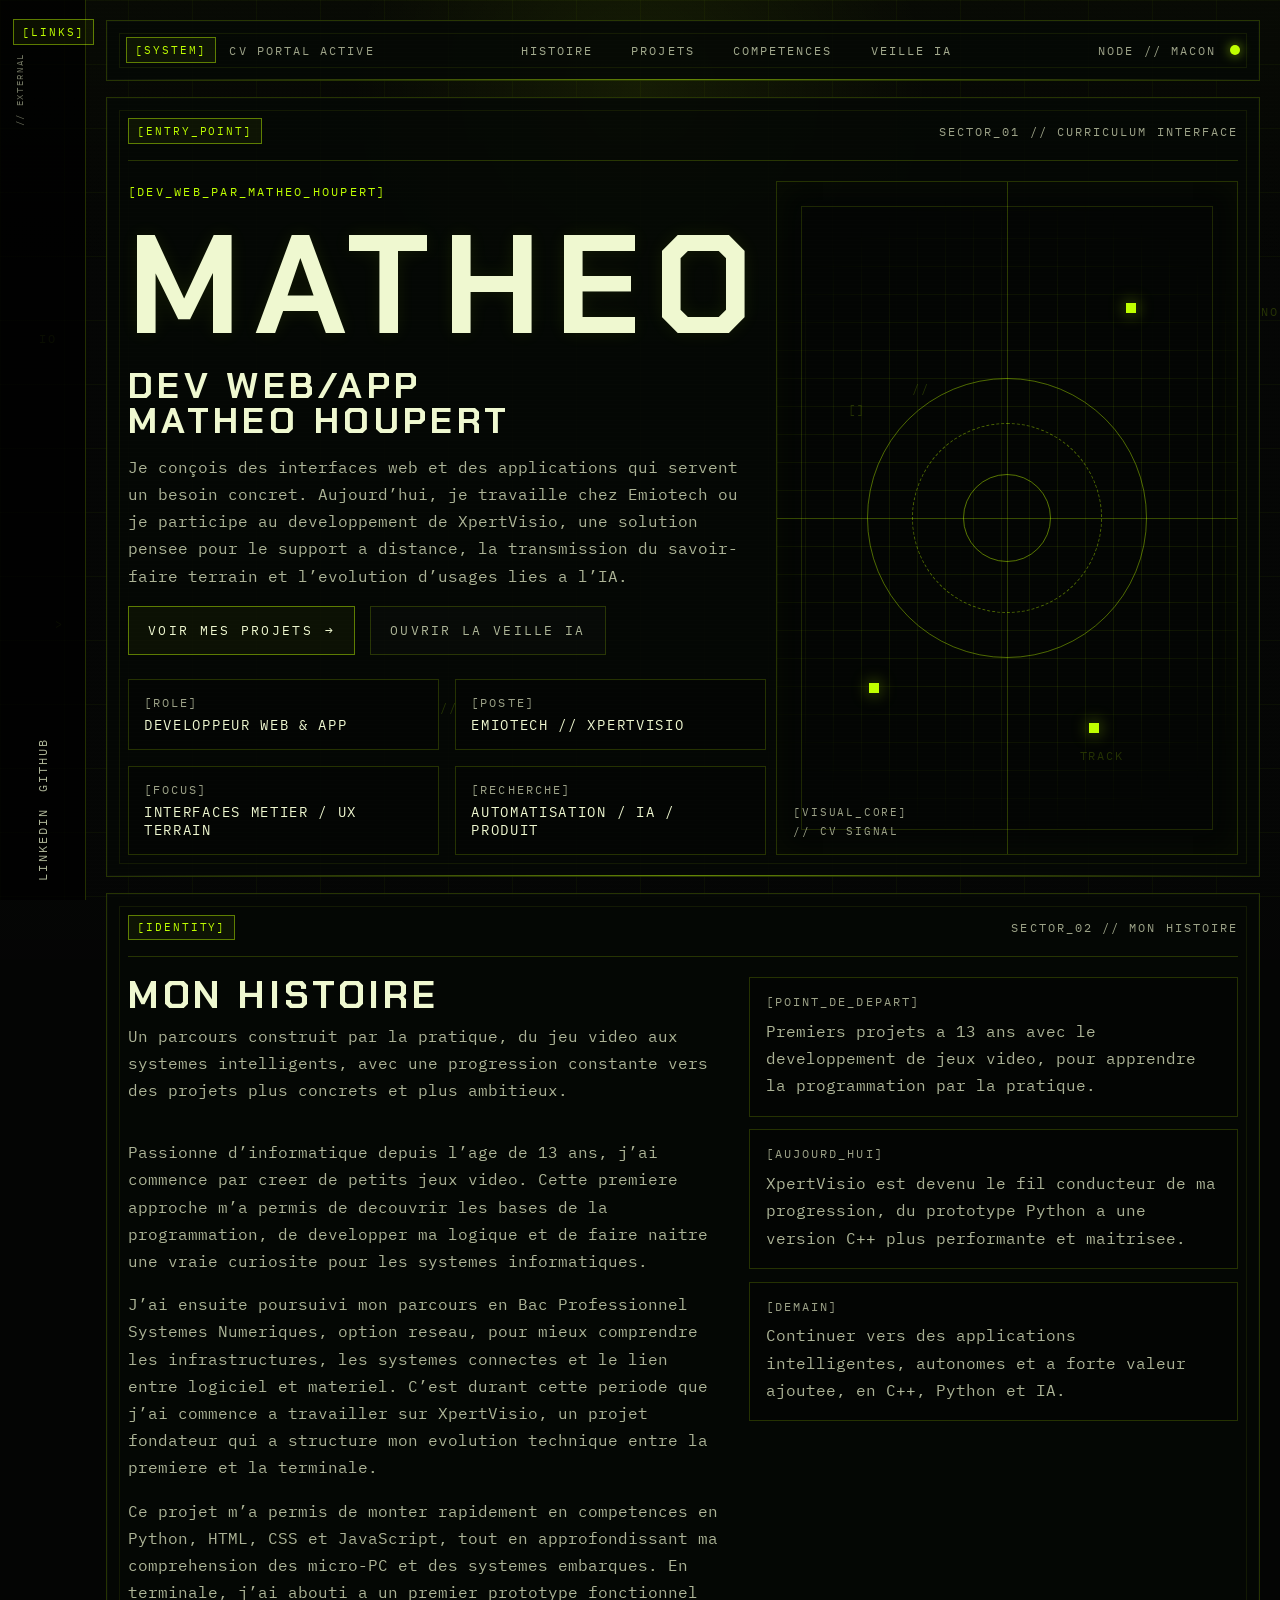
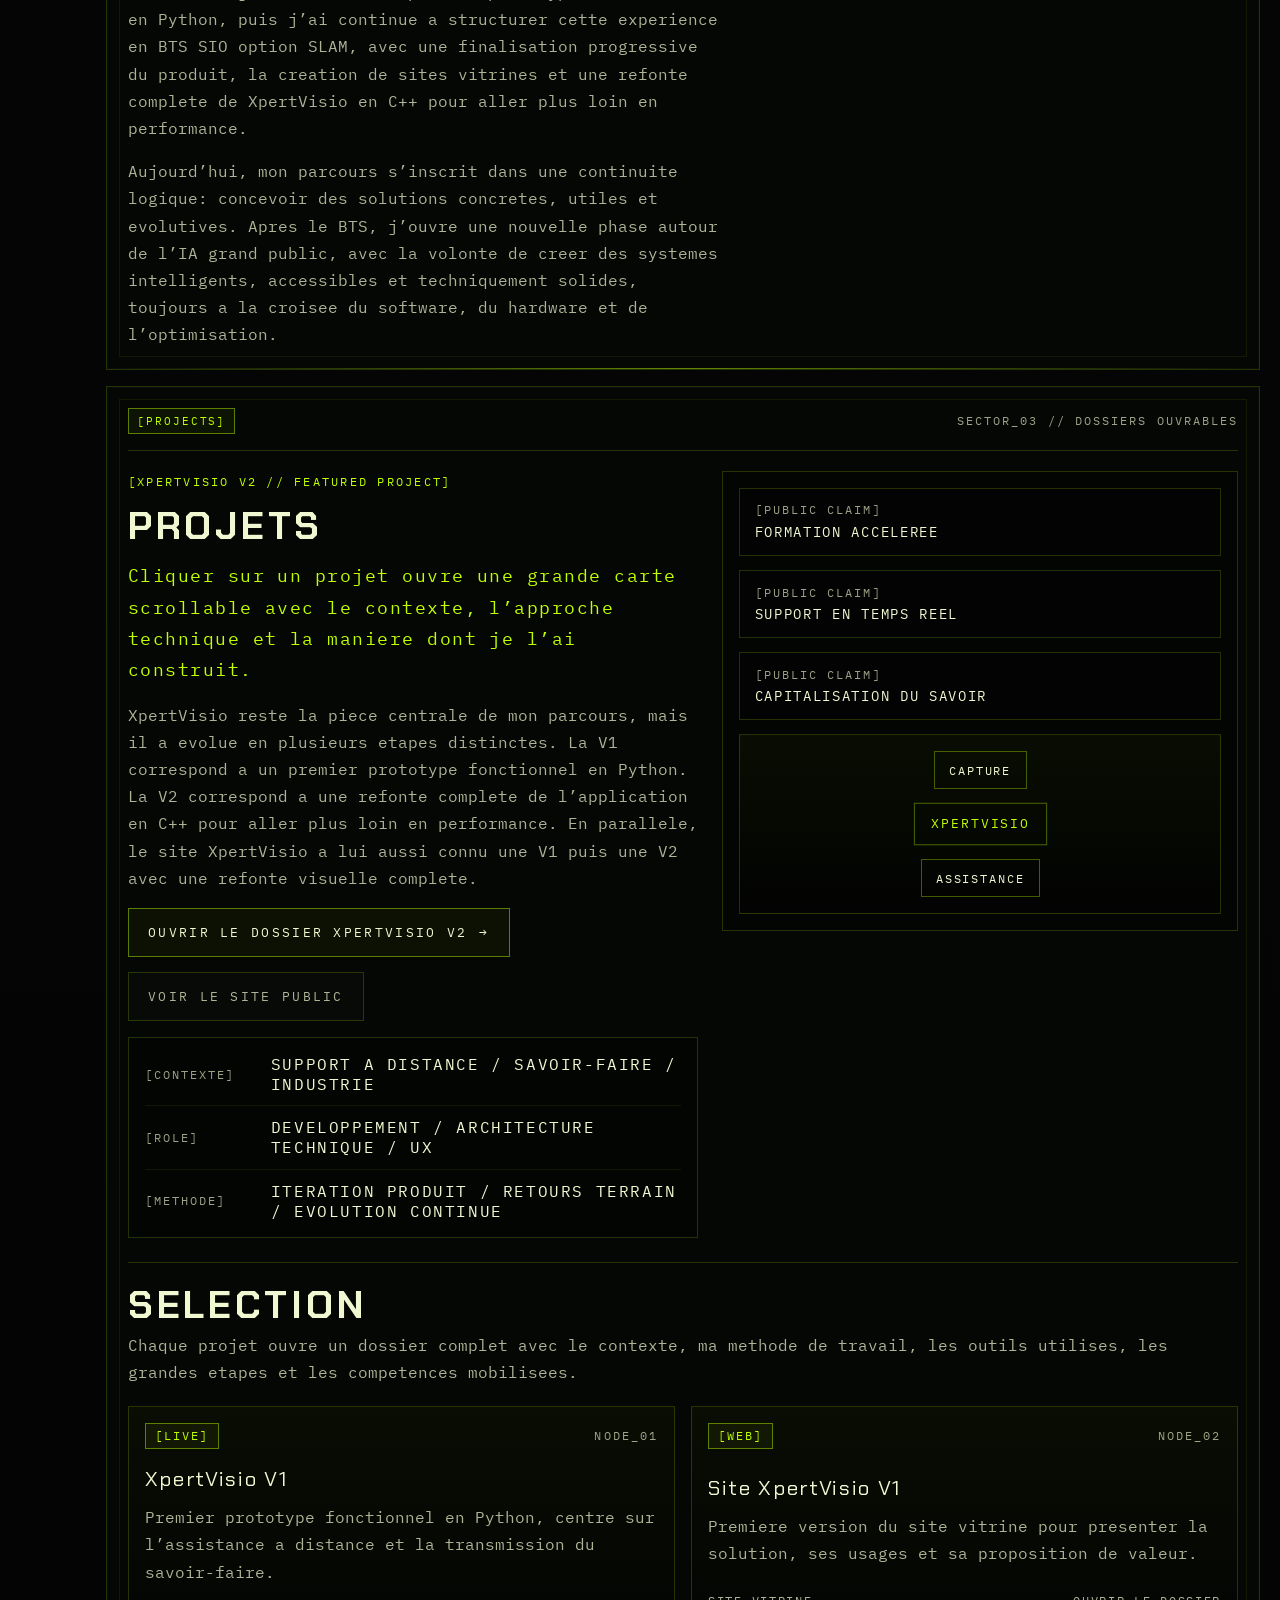
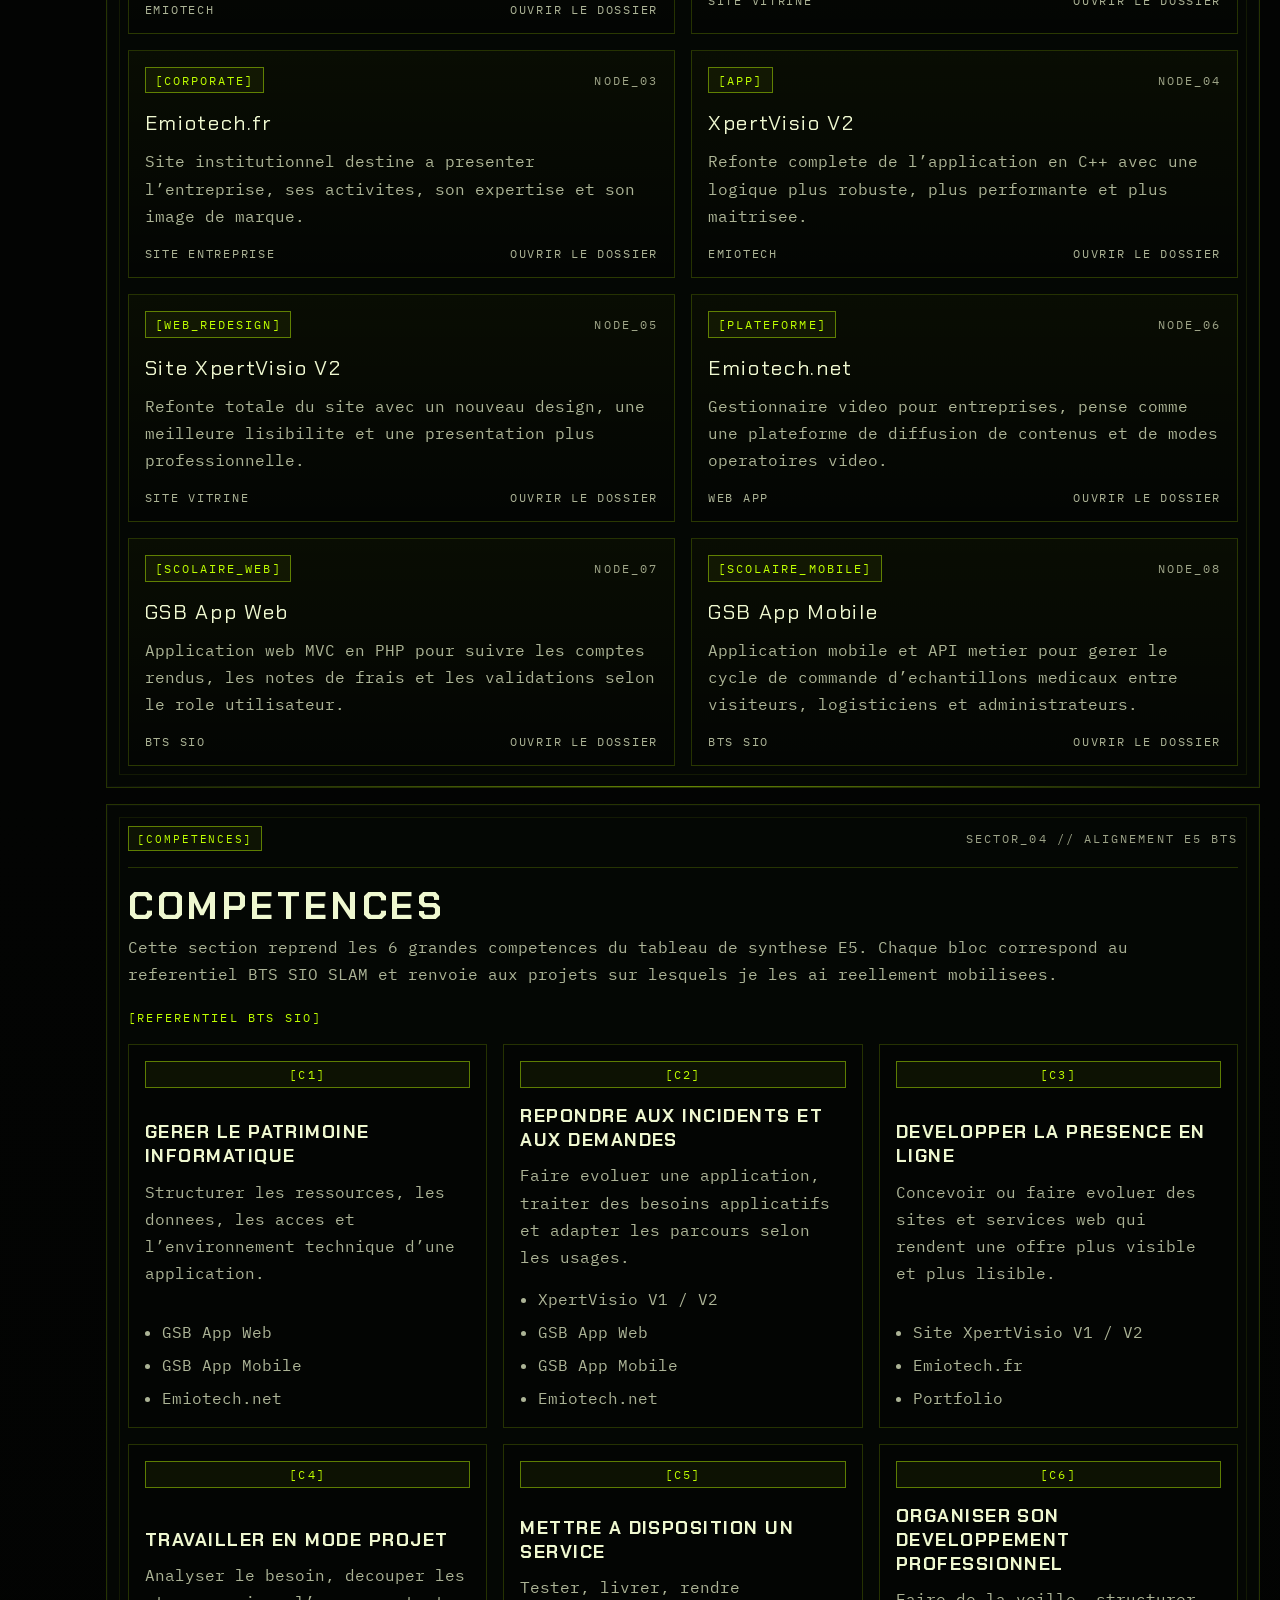
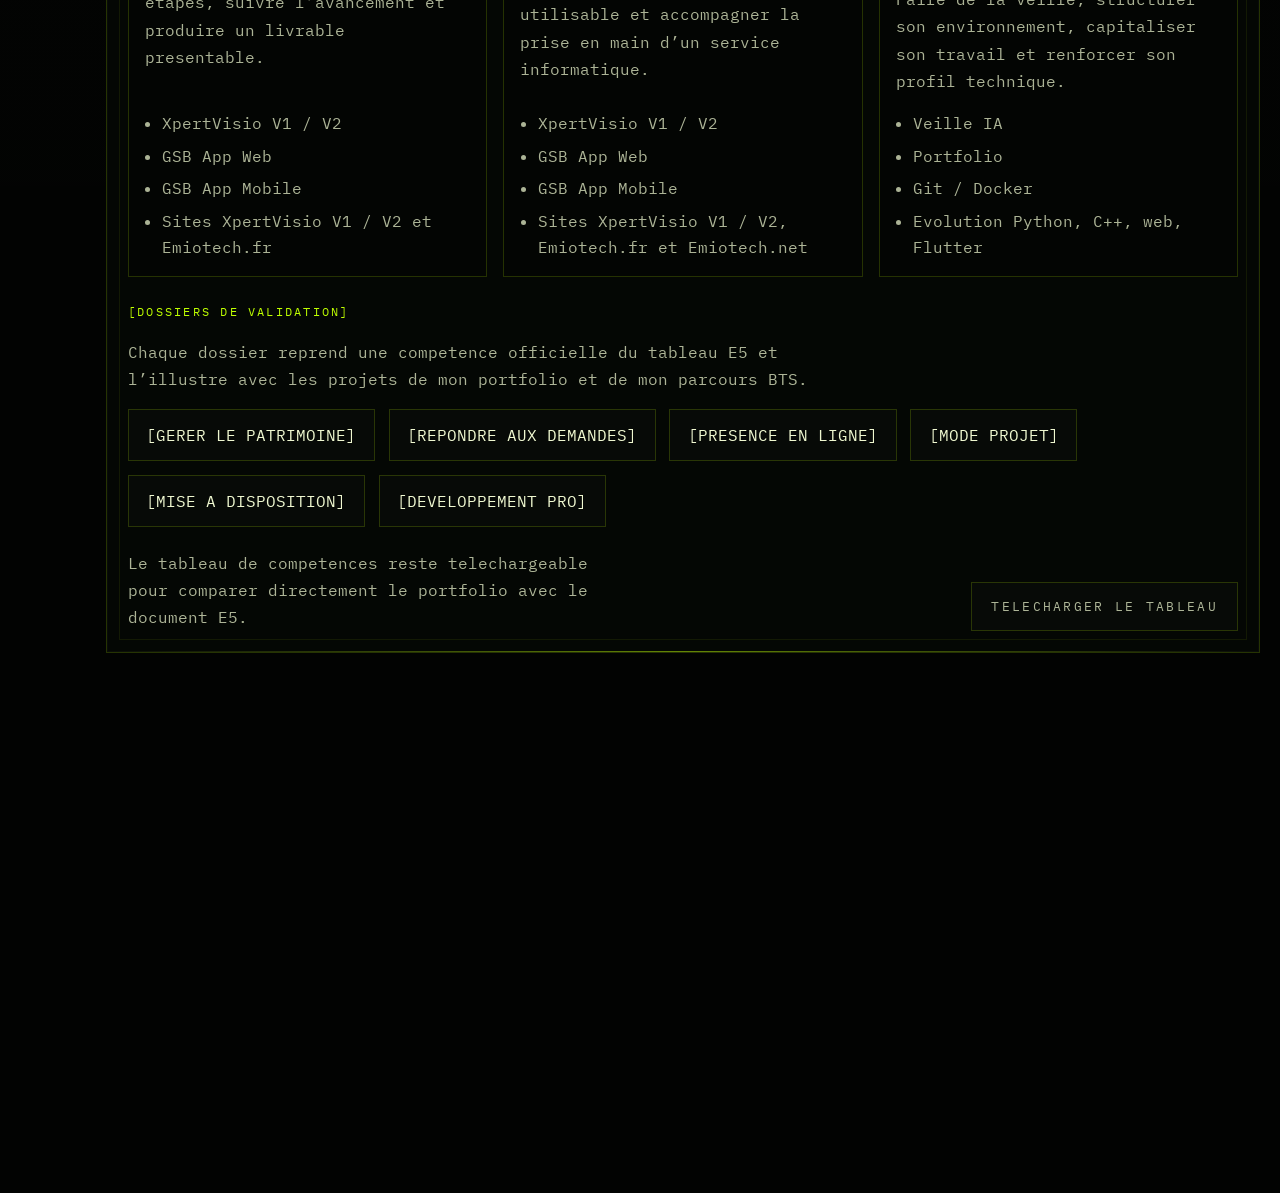
==== commit 4579dd5e: "rework competence" ====
--- a/index.html
+++ b/index.html
@@ -590,12 +590,10 @@
       </div>
       <div class="modal-section">
         <h4>Correspondance BTS E5</h4>
-        <ul>
-          <li>Repondre aux incidents et aux demandes d&rsquo;assistance et d&rsquo;evolution : j&rsquo;ai developpe une premiere reponse applicative a un besoin concret de support a distance.</li>
-          <li>Travailler en mode projet : j&rsquo;ai cadre une V1 fonctionnelle avec des objectifs clairs et une progression par etapes.</li>
-          <li>Mettre a disposition des utilisateurs un service informatique : j&rsquo;ai abouti a un prototype exploitable pour demontrer l&rsquo;usage du produit.</li>
-          <li>Organiser son developpement professionnel : cette V1 m&rsquo;a fait monter rapidement en competences sur Python et sur la logique produit.</li>
-        </ul>
+        <p><strong>Repondre aux incidents et aux demandes d&rsquo;assistance et d&rsquo;evolution :</strong> Sur la V1, j&rsquo;avais souvent des retours du type "on ne voit pas assez vite le bon bouton" ou "il faudrait afficher cette info plus tot". Du coup, je retournais dans l&rsquo;interface Python pour deplacer un bouton, changer un libelle ou modifier l&rsquo;ordre d&rsquo;affichage d&rsquo;un bloc.</p>
+        <p><strong>Travailler en mode projet :</strong> Pour ne pas me perdre, j&rsquo;avais decoupe la V1 en petites etapes: faire tourner l&rsquo;interface, brancher les actions principales, puis nettoyer le parcours general. Quand une fonction prenait trop de temps, je laissais de cote le detail pour finir d&rsquo;abord ce qui etait indispensable. Cette facon de prioriser m&rsquo;a appris a avancer comme sur un vrai projet.</p>
+        <p><strong>Mettre a disposition des utilisateurs un service informatique :</strong> A un moment, il fallait que l&rsquo;application puisse se lancer vite pour une demo sans manipulation compliquée. J&rsquo;ai donc simplifie certains ecrans, corrige quelques blocages et verifie que le parcours principal etait montrable sans erreur evidente. Meme sur un prototype, j&rsquo;ai appris a penser au rendu final pour l&rsquo;utilisateur.</p>
+        <p><strong>Organiser son developpement professionnel :</strong> Cette version m&rsquo;a surtout force a apprendre vite. Quand je ne savais pas faire une partie en Python, je cherchais plusieurs solutions, je testais, puis je gardais celle qui etait la plus simple a comprendre et a refaire. C&rsquo;est comme ca que j&rsquo;ai commence a progresser par essai, correction et amelioration continue.</p>
       </div>
       <div class="modal-actions">
         <a class="button-secondary" href="https://xpertvisio.tech" target="_blank" rel="noreferrer">VISITER LE SITE DE XPERTVISIO</a>
@@ -637,12 +635,10 @@
       </div>
       <div class="modal-section">
         <h4>Correspondance BTS E5</h4>
-        <ul>
-          <li>Developper la presence en ligne de l&rsquo;organisation : j&rsquo;ai cree une premiere vitrine web pour rendre XpertVisio visible en ligne.</li>
-          <li>Travailler en mode projet : j&rsquo;ai organise le site par priorites de contenu et de presentation.</li>
-          <li>Mettre a disposition des utilisateurs un service informatique : j&rsquo;ai livre une premiere version consultable et exploitable du site.</li>
-          <li>Organiser son developpement professionnel : ce projet m&rsquo;a permis de progresser sur l&rsquo;integration web et la presentation produit.</li>
-        </ul>
+        <p><strong>Developper la presence en ligne de l&rsquo;organisation :</strong> Sur cette V1, j&rsquo;ai du transformer des infos un peu techniques en une page claire. J&rsquo;ai repris le contenu section par section dans le HTML pour mettre en avant le probleme, la solution puis les benefices, au lieu d&rsquo;avoir un texte trop compact. C&rsquo;est ce travail qui m&rsquo;a appris a rendre un projet visible et comprehensible sur le web.</p>
+        <p><strong>Travailler en mode projet :</strong> J&rsquo;avais avance avec une logique simple: d&rsquo;abord le squelette HTML, ensuite le style dans le CSS, puis les petits ajustements visuels et interactifs en JavaScript. Quand un bloc etait trop charge ou pas assez lisible, je revenais dessus avant de passer au suivant. Cela m&rsquo;a appris a gerer un site comme un vrai petit projet.</p>
+        <p><strong>Mettre a disposition des utilisateurs un service informatique :</strong> Le site devait etre presentable sur plusieurs ecrans, donc je testais souvent le rendu sur desktop puis sur mobile. Quand un bouton debordait ou qu&rsquo;une section etait trop large, je corrigais directement le CSS pour garder une lecture propre. Cette competence s&rsquo;est construite en verifiant que le site reste vraiment utilisable.</p>
+        <p><strong>Organiser son developpement professionnel :</strong> Avec cette V1, j&rsquo;ai pris de meilleurs reflexes sur l&rsquo;integration front. Je passais mon temps entre le HTML pour la structure, le CSS pour la lisibilite et le JS pour les petits effets attendus, ce qui m&rsquo;a fait progresser tres vite. C&rsquo;est typiquement un projet qui m&rsquo;a appris en faisant.</p>
       </div>
       <div class="modal-actions">
         <a class="button-secondary" href="https://xpertvisio.tech" target="_blank" rel="noreferrer">VOIR LE SITE XPERTVISIO</a>
@@ -685,12 +681,10 @@
       </div>
       <div class="modal-section">
         <h4>Correspondance BTS E5</h4>
-        <ul>
-          <li>Repondre aux incidents et aux demandes d&rsquo;assistance et d&rsquo;evolution : j&rsquo;ai fait evoluer l&rsquo;application vers une version plus adaptee aux besoins et aux contraintes techniques.</li>
-          <li>Travailler en mode projet : j&rsquo;ai pris part a une refonte complete avec une logique d&rsquo;etapes et d&rsquo;amelioration continue.</li>
-          <li>Mettre a disposition des utilisateurs un service informatique : j&rsquo;ai contribue a une version plus robuste et plus exploitable de l&rsquo;application.</li>
-          <li>Organiser son developpement professionnel : cette V2 marque une progression importante de Python vers C++ et vers des enjeux de performance.</li>
-        </ul>
+        <p><strong>Repondre aux incidents et aux demandes d&rsquo;assistance et d&rsquo;evolution :</strong> La V2 est nee parce que la V1 montrait certaines limites. Quand une partie etait trop lente, trop fragile ou trop dure a faire evoluer, il ne suffisait plus de corriger a la marge: il fallait repenser des morceaux entiers de l&rsquo;application. Cette refonte m&rsquo;a appris a traiter une demande d&rsquo;evolution comme un vrai chantier technique.</p>
+        <p><strong>Travailler en mode projet :</strong> Repartir sur une version C++ m&rsquo;a oblige a etre beaucoup plus organise. Je devais garder ce qui faisait le sens du projet, tout en reconstruisant une base plus propre et plus performante. En pratique, cela voulait dire avancer module par module, tester regulierement et ne pas casser la logique generale pendant la refonte.</p>
+        <p><strong>Mettre a disposition des utilisateurs un service informatique :</strong> Sur la V2, on n&rsquo;attendait plus seulement une demo qui tourne, mais quelque chose de plus solide. J&rsquo;ai donc pris l&rsquo;habitude de verifier qu&rsquo;une fonction etait stable avant de passer a la suivante, et de reprendre certains comportements si le rendu final n&rsquo;etait pas assez propre. J&rsquo;ai ainsi appris a penser en termes de fiabilite du service.</p>
+        <p><strong>Organiser son developpement professionnel :</strong> Le passage de Python a C++ m&rsquo;a force a changer de niveau d&rsquo;exigence. J&rsquo;ai du aller chercher des methodes, comprendre une logique plus bas niveau et revoir ma facon d&rsquo;organiser le code. C&rsquo;est un projet qui m&rsquo;a clairement fait monter en competences parce qu&rsquo;il m&rsquo;a sorti de ma zone de confort.</p>
       </div>
       <div class="modal-actions">
         <a class="button-secondary" href="https://xpertvisio.tech" target="_blank" rel="noreferrer">VISITER LE SITE DE XPERTVISIO</a>
@@ -732,12 +726,10 @@
       </div>
       <div class="modal-section">
         <h4>Correspondance BTS E5</h4>
-        <ul>
-          <li>Developper la presence en ligne de l&rsquo;organisation : j&rsquo;ai refondu le site pour rendre le produit plus visible et plus professionnel.</li>
-          <li>Travailler en mode projet : j&rsquo;ai reorganise le redesign par etapes en repartant des limites de la V1.</li>
-          <li>Mettre a disposition des utilisateurs un service informatique : j&rsquo;ai livre une nouvelle version du site plus lisible, plus moderne et plus exploitable.</li>
-          <li>Organiser son developpement professionnel : cette refonte m&rsquo;a fait progresser sur le design web, la presentation produit et la qualite visuelle globale.</li>
-        </ul>
+        <p><strong>Developper la presence en ligne de l&rsquo;organisation :</strong> Sur cette V2, j&rsquo;ai repris entierement la facon dont le produit etait presente. J&rsquo;ai modifie les sections, refait le visuel, retravaille les boutons d&rsquo;appel a l&rsquo;action et reorganise les contenus pour que le site fasse plus pro des l&rsquo;arrivee. La competence se valide ici dans le fait de faire evoluer une presence web vers quelque chose de plus convaincant.</p>
+        <p><strong>Travailler en mode projet :</strong> Comme il s&rsquo;agissait d&rsquo;une refonte, je ne pouvais pas juste empiler des modifications. J&rsquo;ai repris le site bloc par bloc, en testant a chaque fois si la nouvelle version etait vraiment meilleure que l&rsquo;ancienne. Cela m&rsquo;a appris a travailler sur un redesign comme sur un projet a part entiere.</p>
+        <p><strong>Mettre a disposition des utilisateurs un service informatique :</strong> Le site devait gagner en lisibilite, en confort de lecture et en qualite visuelle. En pratique, cela voulait dire corriger du CSS, ajuster les espacements et parfois revoir un comportement JavaScript pour obtenir un rendu plus propre. J&rsquo;ai donc valide cette competence en rendant le site plus agreable et plus simple a utiliser.</p>
+        <p><strong>Organiser son developpement professionnel :</strong> Cette refonte m&rsquo;a fait progresser sur des details que je ne voyais pas forcement avant: rythme de lecture, impact d&rsquo;un bon contraste, coherence entre design et message. J&rsquo;ai aussi appris a mieux reprendre un ancien travail pour l&rsquo;ameliorer au lieu de toujours repartir de zero. C&rsquo;est le genre de projet qui fait gagner en maturite sur le front.</p>
       </div>
       <div class="modal-actions">
         <a class="button-secondary" href="https://xpertvisio.tech" target="_blank" rel="noreferrer">VOIR LE SITE XPERTVISIO</a>
@@ -779,13 +771,11 @@
       </div>
       <div class="modal-section">
         <h4>Correspondance BTS E5</h4>
-        <ul>
-          <li>Gerer le patrimoine informatique : j&rsquo;ai organise des contenus, des medias et une logique de consultation adaptee a un usage regulier.</li>
-          <li>Repondre aux incidents et aux demandes d&rsquo;assistance et d&rsquo;evolution : j&rsquo;ai fait evoluer la plateforme pour la rendre plus claire et plus utile au besoin metier.</li>
-          <li>Travailler en mode projet : j&rsquo;ai structure la plateforme par fonctionnalites, usages et priorites concretes.</li>
-          <li>Mettre a disposition des utilisateurs un service informatique : j&rsquo;ai concu une interface exploitable pour consulter et retrouver rapidement les bonnes videos.</li>
-          <li>Organiser son developpement professionnel : ce projet m&rsquo;a fait progresser sur les plateformes metier, l&rsquo;organisation de contenu et l&rsquo;ergonomie applicative.</li>
-        </ul>
+        <p><strong>Gerer le patrimoine informatique :</strong> Sur Emiotech.net, j&rsquo;ai du gerer une logique de contenus, de categories et de ressources videos. Quand une video etait mal classee ou qu&rsquo;une fiche etait difficile a retrouver, il fallait revoir la structure de rangement ou la facon dont les infos etaient affichees. Cela m&rsquo;a appris a penser les donnees et les medias comme un ensemble a organiser proprement.</p>
+        <p><strong>Repondre aux incidents et aux demandes d&rsquo;assistance et d&rsquo;evolution :</strong> Un besoin typique pouvait etre "on trouve mal les videos" ou "la navigation n&rsquo;est pas assez claire". Dans ce cas, je revoyais le parcours, les filtres, l&rsquo;ordre des blocs ou l&rsquo;affichage des cartes pour corriger ce point. Ce sont des petites demandes, mais c&rsquo;est justement comme ca qu&rsquo;on apprend a faire evoluer une plateforme metier.</p>
+        <p><strong>Travailler en mode projet :</strong> La plateforme m&rsquo;a force a avancer par lots: d&rsquo;abord la logique generale, ensuite les pages de consultation, puis les details qui rendent l&rsquo;ensemble plus propre. A chaque fois, je gardais en tete le besoin reel de l&rsquo;entreprise et je priorisais ce qui aidait le plus l&rsquo;utilisateur final. Cette facon de decouper le travail m&rsquo;a servi de cadre tout au long du projet.</p>
+        <p><strong>Mettre a disposition des utilisateurs un service informatique :</strong> Le service devait etre simple a consulter et assez fluide pour un usage regulier. Cela passait par des tests visuels, des corrections de mise en page et parfois des ajustements de comportement pour que la bonne video soit retrouvee plus vite. J&rsquo;ai donc valide cette competence en rendant concretement le service plus utilisable.</p>
+        <p><strong>Organiser son developpement professionnel :</strong> Emiotech.net m&rsquo;a fait progresser sur une autre dimension du web: moins vitrine, plus outil metier. J&rsquo;y ai appris a penser contenu, ergonomie, logique applicative et usage ensemble. C&rsquo;est aussi le genre de projet qui m&rsquo;a aide a prendre du recul sur ma facon de concevoir des interfaces utiles.</p>
       </div>
     </article>
   </template>
@@ -824,12 +814,10 @@
       </div>
       <div class="modal-section">
         <h4>Correspondance BTS E5</h4>
-        <ul>
-          <li>Developper la presence en ligne de l&rsquo;organisation : j&rsquo;ai realise un site corporate pour presenter clairement l&rsquo;entreprise sur le web.</li>
-          <li>Travailler en mode projet : j&rsquo;ai organise le site autour des priorites de contenu, d&rsquo;image et de navigation.</li>
-          <li>Mettre a disposition des utilisateurs un service informatique : j&rsquo;ai livre un site lisible, responsive et simple a consulter.</li>
-          <li>Organiser son developpement professionnel : ce projet a renforce mes competences en integration front et en communication web.</li>
-        </ul>
+        <p><strong>Developper la presence en ligne de l&rsquo;organisation :</strong> Emiotech.fr m&rsquo;a servi a travailler une demande tres concrete: presenter l&rsquo;entreprise de facon plus serieuse sur le web. J&rsquo;ai donc repris les pages pour mieux mettre en avant les activites, clarifier les textes et donner une image plus propre. Ce type de travail valide bien la competence parce qu&rsquo;il agit directement sur la visibilite de l&rsquo;organisation.</p>
+        <p><strong>Travailler en mode projet :</strong> Pour ce site, j&rsquo;ai avance en commençant par les pages les plus importantes, puis en harmonisant le reste autour de cette base. Quand une section etait trop lourde ou qu&rsquo;un bloc ne servait pas vraiment la lecture, je le reprenais avant d&rsquo;aller plus loin. Cela m&rsquo;a appris a garder une ligne directrice simple sur un projet web corporate.</p>
+        <p><strong>Mettre a disposition des utilisateurs un service informatique :</strong> Le site devait rester facile a consulter pour un visiteur qui ne connait pas l&rsquo;entreprise. J&rsquo;ai donc verifie le responsive, la lisibilite des boutons, la clarte des titres et la fluidite du parcours. En pratique, cela revenait a corriger des details dans le HTML et le CSS pour que le rendu final soit propre.</p>
+        <p><strong>Organiser son developpement professionnel :</strong> Ce projet m&rsquo;a appris a travailler une presentation plus institutionnelle, avec un niveau de sobriete et de coherence different d&rsquo;un site vitrine classique. J&rsquo;ai du faire attention au ton, a la structure et a l&rsquo;image generale, ce qui m&rsquo;a fait progresser sur la partie communication autant que sur la partie integration.</p>
       </div>
       <div class="modal-actions">
         <a class="button-secondary" href="https://emiotech.fr" target="_blank" rel="noreferrer">VOIR LE SITE EMIOTECH</a>
@@ -871,13 +859,11 @@
       </div>
       <div class="modal-section">
         <h4>Correspondance BTS E5</h4>
-        <ul>
-          <li>Gerer le patrimoine informatique : j&rsquo;ai structure les donnees, les roles et les statuts dans une application multi-utilisateurs.</li>
-          <li>Repondre aux incidents et aux demandes d&rsquo;assistance et d&rsquo;evolution : j&rsquo;ai construit des parcours differents selon les besoins de chaque role.</li>
-          <li>Travailler en mode projet : j&rsquo;ai decoupe le projet entre architecture MVC, base de donnees, dashboards et validations.</li>
-          <li>Mettre a disposition des utilisateurs un service informatique : j&rsquo;ai produit une application demonstrable avec environnement de lancement et comptes de test.</li>
-          <li>Organiser son developpement professionnel : ce projet m&rsquo;a fait progresser en PHP MVC, en SQL et en logique applicative web.</li>
-        </ul>
+        <p><strong>Gerer le patrimoine informatique :</strong> GSB App Web m&rsquo;a fait travailler la gestion des donnees, des roles et des statuts. Par exemple, si un compte rendu changeait d&rsquo;etat, il fallait que cette information soit bien reportee partout, cote base comme cote interface. C&rsquo;est en manipulant cette logique que j&rsquo;ai vraiment appris a structurer proprement les informations d&rsquo;une application.</p>
+        <p><strong>Repondre aux incidents et aux demandes d&rsquo;assistance et d&rsquo;evolution :</strong> Sur ce projet, une demande typique pouvait etre "le responsable doit voir ce bouton, mais pas le visiteur" ou "il faut ajouter une etape de validation". Concretement, cela m&rsquo;amenait a modifier le controller, verifier le model puis adapter la vue correspondante. C&rsquo;est exactement ce type de petites evolutions qui m&rsquo;a fait valider cette competence.</p>
+        <p><strong>Travailler en mode projet :</strong> J&rsquo;avais avance avec une logique assez claire: d&rsquo;abord la structure MVC, ensuite la base de donnees, puis les parcours par role. Quand une partie n&rsquo;etait pas finie, j&rsquo;essayais de ne pas casser tout le reste et de garder une progression propre. Cette methode m&rsquo;a appris a construire une application petit a petit sans perdre la logique generale.</p>
+        <p><strong>Mettre a disposition des utilisateurs un service informatique :</strong> L&rsquo;application devait etre facile a lancer pour une demo, donc l&rsquo;environnement Docker, la base et les comptes de test comptaient autant que le code lui-meme. J&rsquo;ai appris a verifier qu&rsquo;une personne exterieure puisse ouvrir le projet, se connecter et tester un parcours sans galerer. C&rsquo;est la que j&rsquo;ai compris la difference entre "ca marche chez moi" et "le service est vraiment utilisable".</p>
+        <p><strong>Organiser son developpement professionnel :</strong> Ce projet m&rsquo;a fait progresser en PHP MVC, en SQL et en logique metier web. J&rsquo;ai du comprendre comment relier base de donnees, traitements et interface de facon propre, ce qui m&rsquo;a donne des reflexes utiles pour la suite. C&rsquo;est un des projets qui m&rsquo;a le plus aide a structurer ma facon de raisonner en tant que developpeur.</p>
       </div>
     </article>
   </template>
@@ -916,13 +902,11 @@
       </div>
       <div class="modal-section">
         <h4>Correspondance BTS E5</h4>
-        <ul>
-          <li>Gerer le patrimoine informatique : j&rsquo;ai modele les utilisateurs, produits, lots, commandes et mouvements de stock.</li>
-          <li>Repondre aux incidents et aux demandes d&rsquo;assistance et d&rsquo;evolution : j&rsquo;ai adapte les parcours selon les besoins du visiteur, du logisticien et de l&rsquo;administrateur.</li>
-          <li>Travailler en mode projet : j&rsquo;ai structure le travail entre backend, mobile, securite et logique metier.</li>
-          <li>Mettre a disposition des utilisateurs un service informatique : j&rsquo;ai realise une application mobile connectee a une API exploitable par role.</li>
-          <li>Organiser son developpement professionnel : ce projet m&rsquo;a permis de progresser sur Flutter, FastAPI, JWT et la logique API/mobile.</li>
-        </ul>
+        <p><strong>Gerer le patrimoine informatique :</strong> Sur GSB App Mobile, j&rsquo;ai travaille la structure entre utilisateurs, produits, lots, commandes et mouvements de stock. Quand un lot devait etre retrouve ou qu&rsquo;une commande changeait d&rsquo;etat, il fallait que toute la chaine reste coherente. C&rsquo;est en manipulant ces relations cote API et cote mobile que j&rsquo;ai vraiment valide cette competence.</p>
+        <p><strong>Repondre aux incidents et aux demandes d&rsquo;assistance et d&rsquo;evolution :</strong> L&rsquo;application devait proposer des parcours differents selon le visiteur, le logisticien et l&rsquo;administrateur. Si une action etait disponible pour le mauvais role ou si un ecran n&rsquo;affichait pas le bon statut, il fallait corriger soit la route FastAPI, soit la logique Flutter, soit les deux. Ce type d&rsquo;aller-retour m&rsquo;a appris a traiter des demandes applicatives sur plusieurs couches.</p>
+        <p><strong>Travailler en mode projet :</strong> Le projet m&rsquo;a oblige a faire coexister plusieurs dimensions: mobile, backend, securite et logique metier. Je ne pouvais pas avancer n&rsquo;importe comment, donc je traitais souvent une fonctionnalite de bout en bout: la route, le provider, puis l&rsquo;ecran. Cette facon de travailler m&rsquo;a aide a garder une application coherente malgre une stack plus large.</p>
+        <p><strong>Mettre a disposition des utilisateurs un service informatique :</strong> L&rsquo;objectif final etait de fournir une application mobile connectee a une API, utilisable selon les roles et les droits. J&rsquo;ai donc verifie la connexion JWT, les etats de commande, le rendu des ecrans et la fluidite du parcours avant de considerer une fonctionnalite comme terminee. Cela m&rsquo;a appris a penser a la mise a disposition du service dans son ensemble.</p>
+        <p><strong>Organiser son developpement professionnel :</strong> GSB App Mobile m&rsquo;a permis de progresser sur Flutter, FastAPI, JWT, Riverpod et la logique API/mobile. C&rsquo;est un projet qui m&rsquo;a oblige a sortir du web pur pour apprendre une autre maniere de construire une application. Il a clairement enrichi mon profil et ma facon de travailler sur des technos plus modernes.</p>
       </div>
     </article>
   </template>
